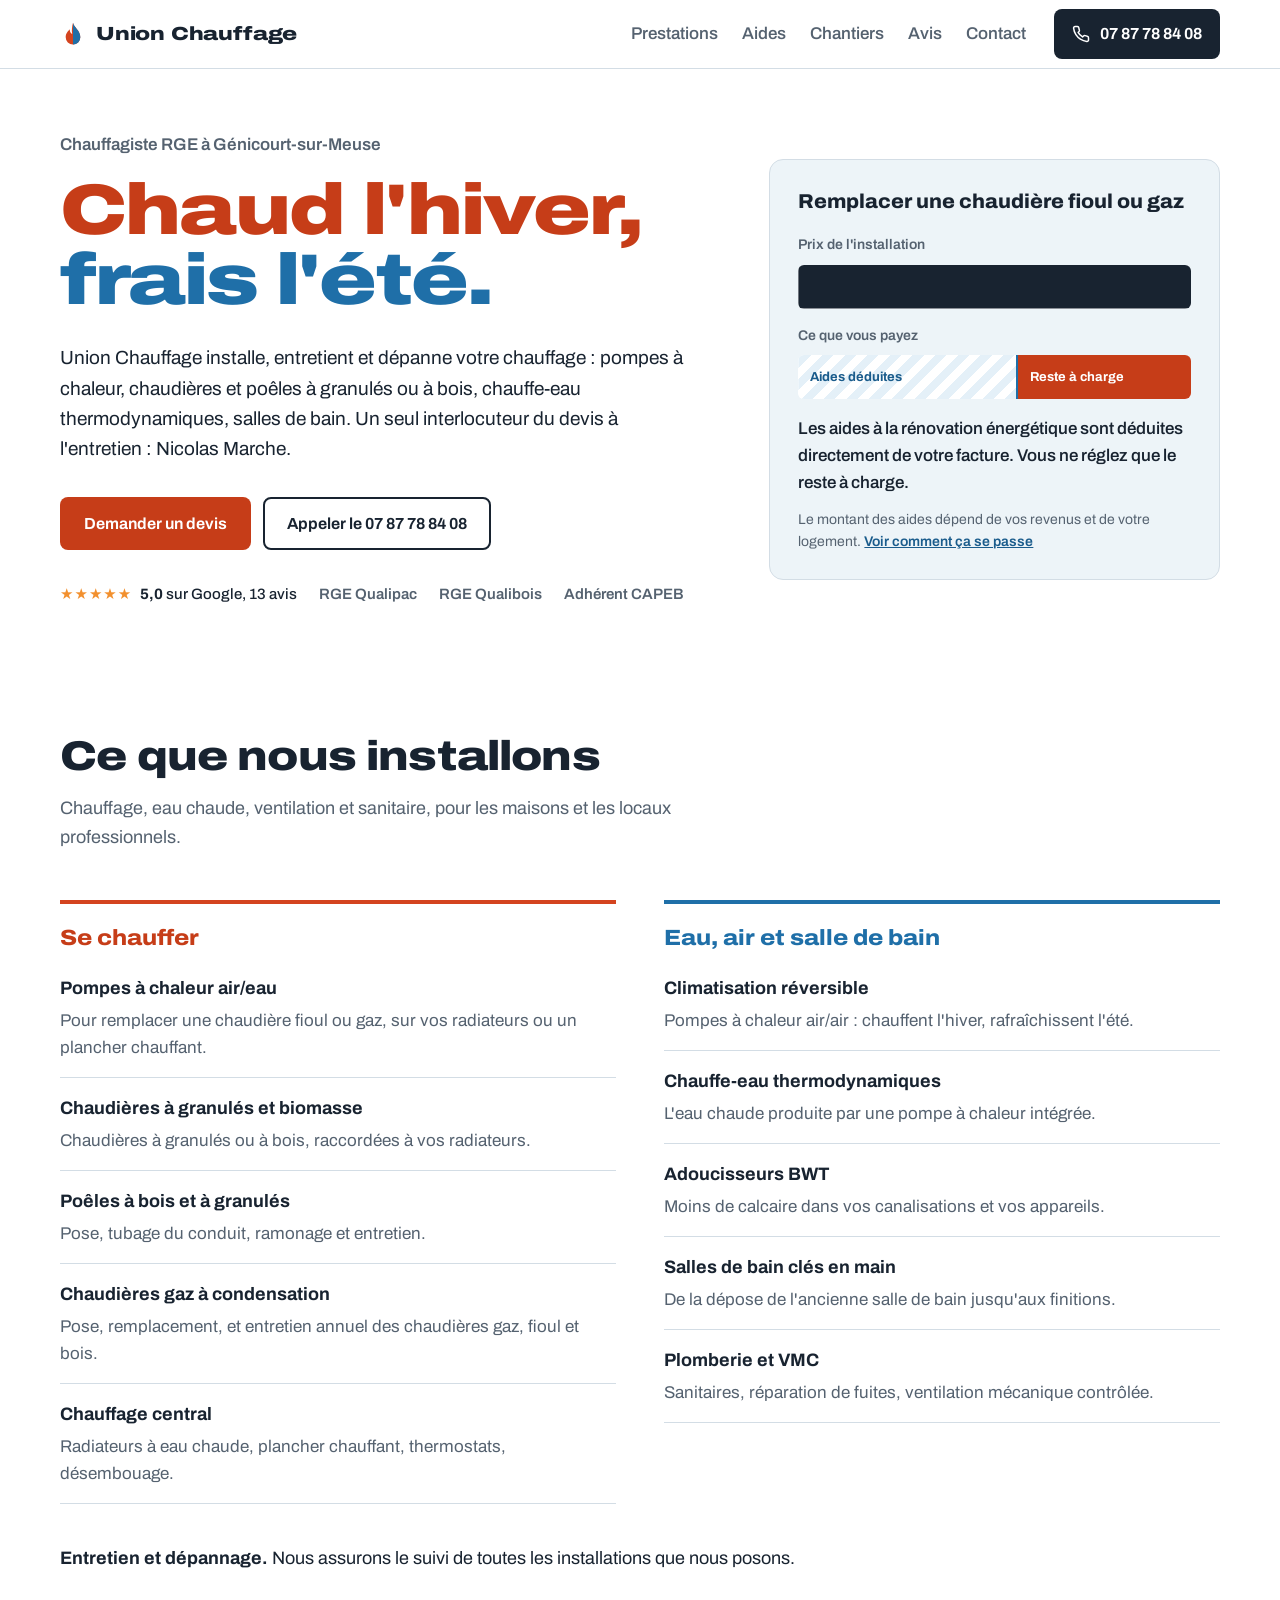
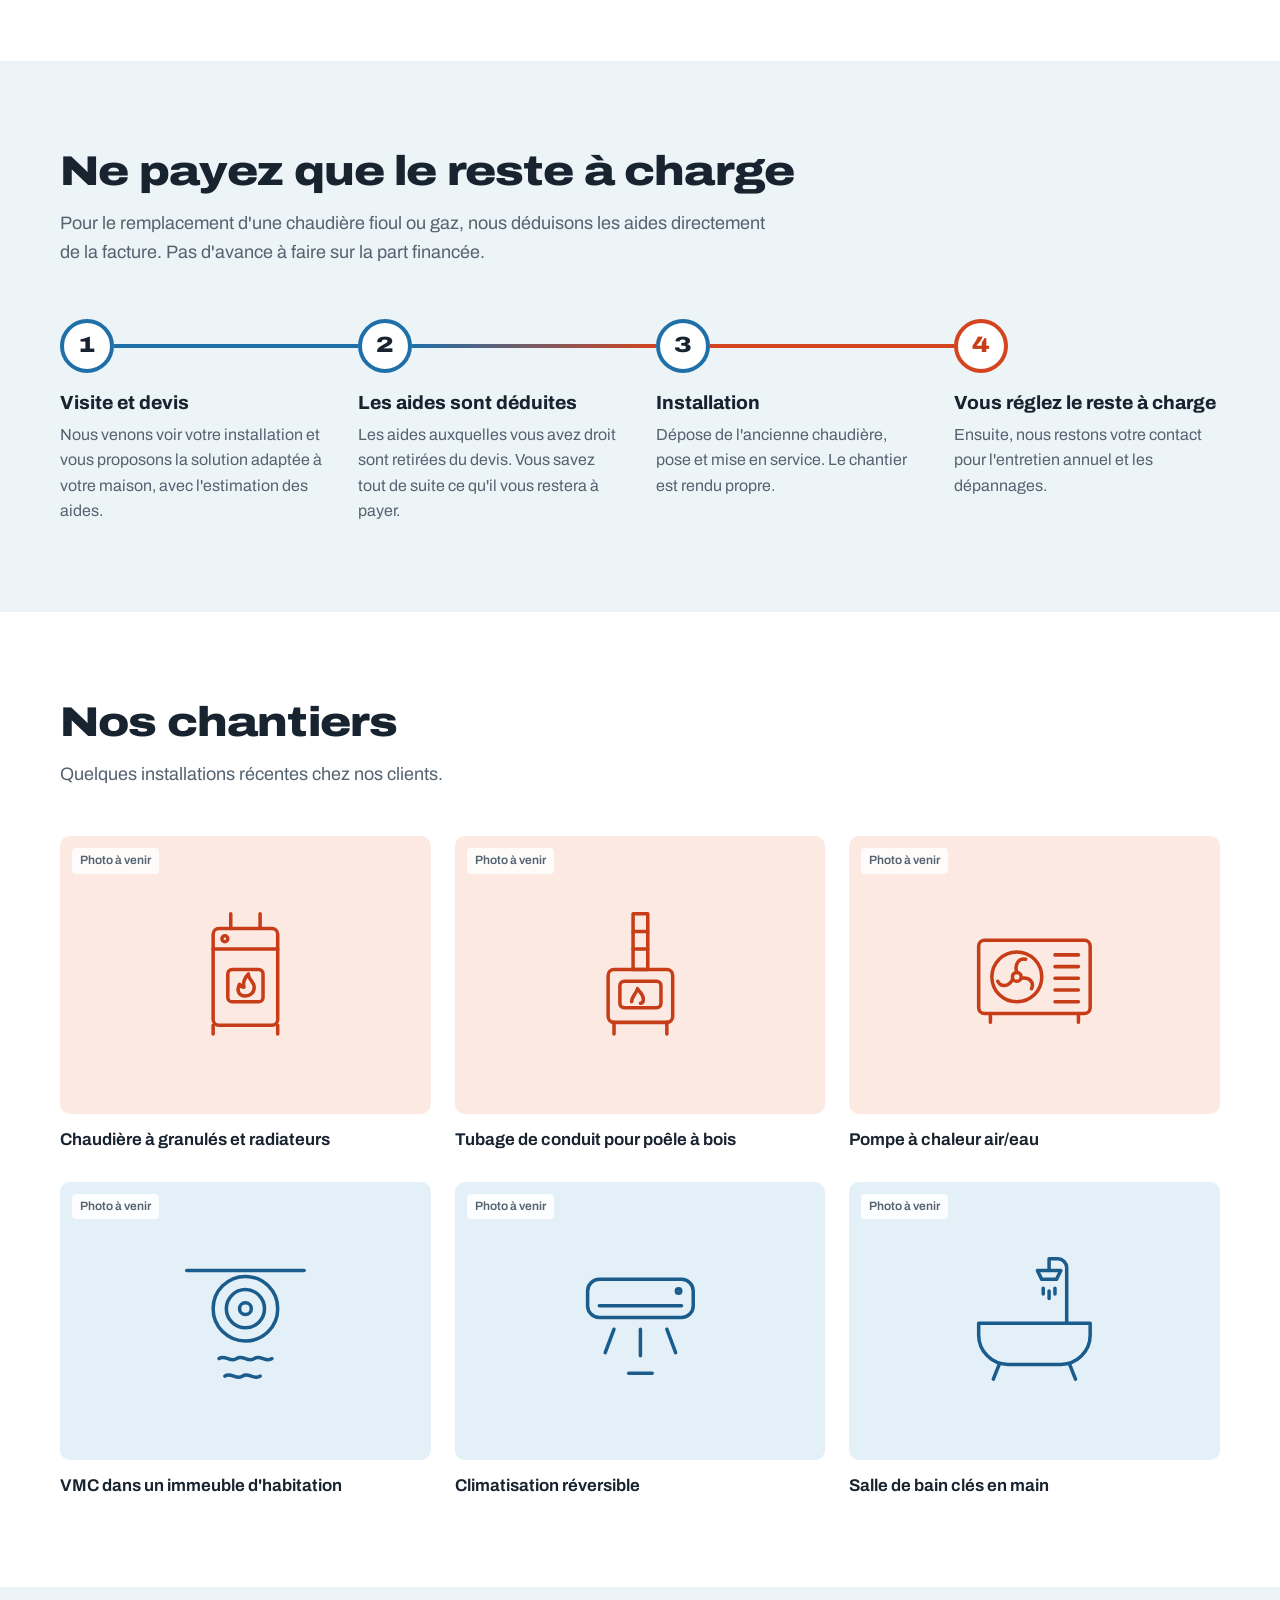
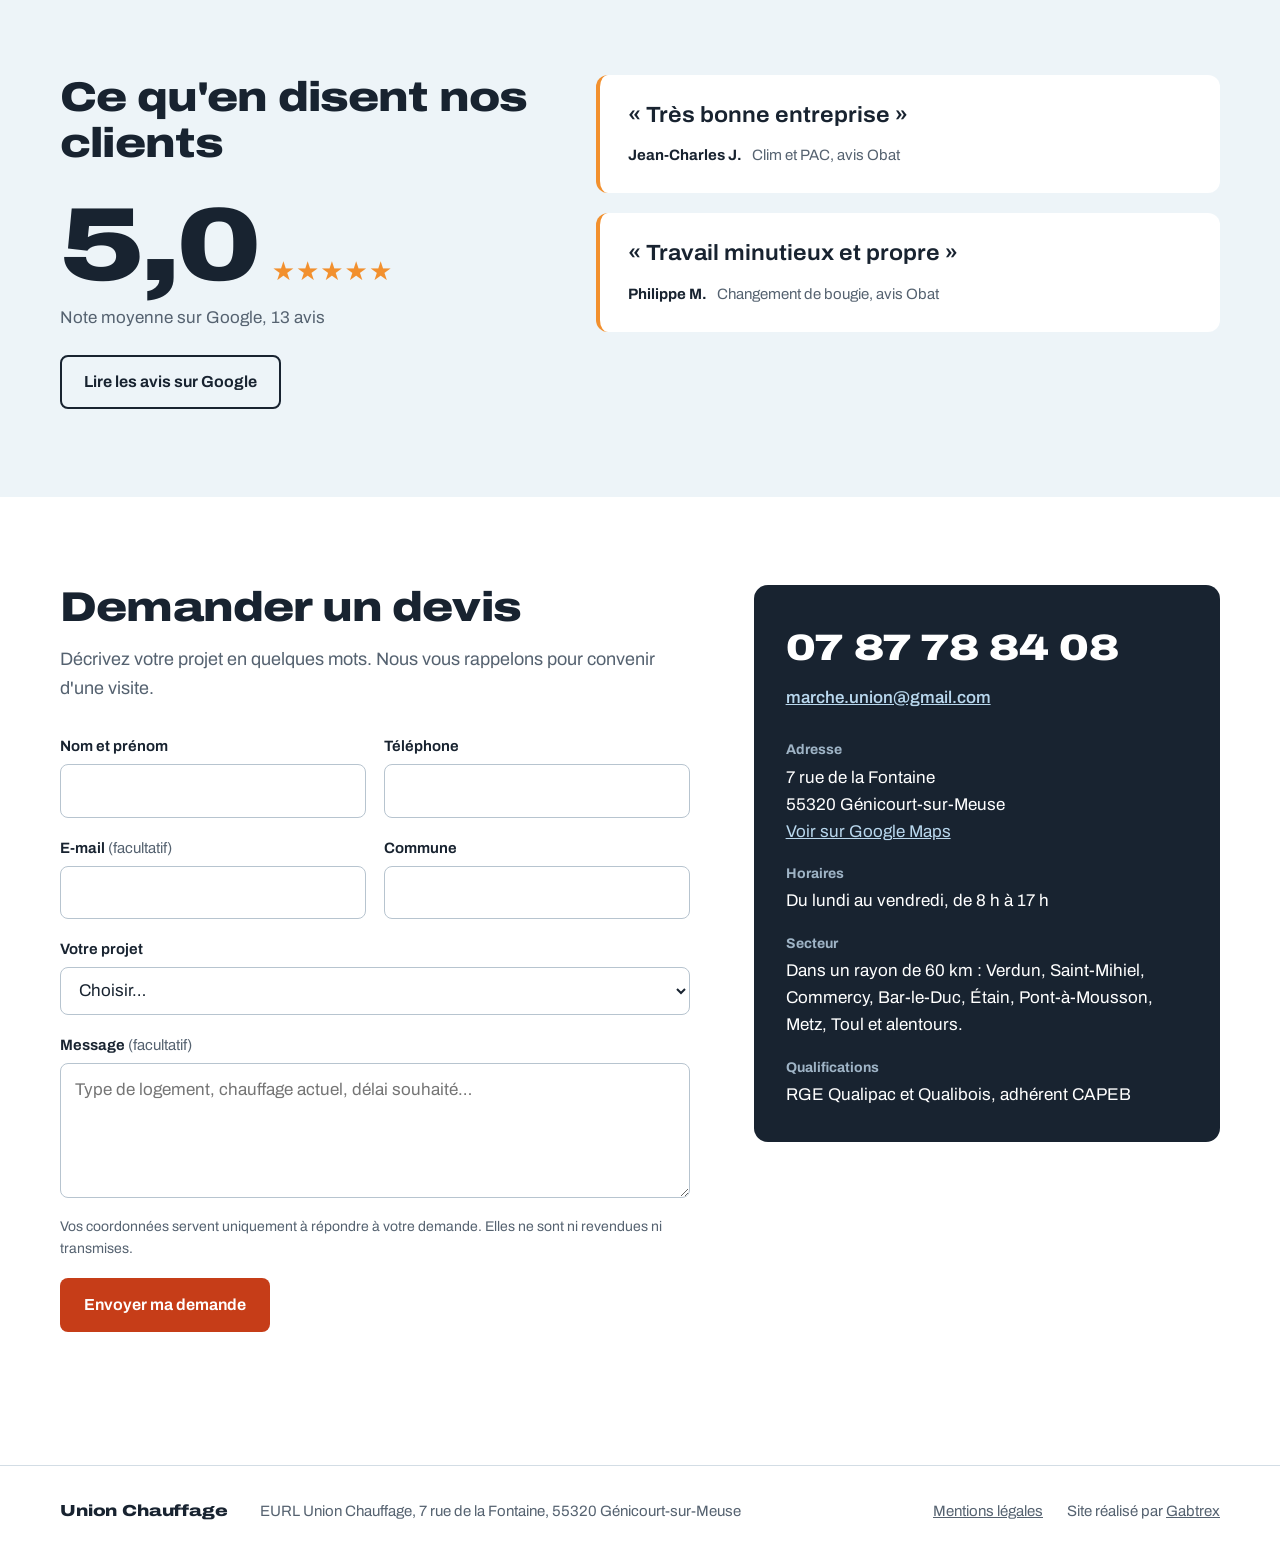
==== index.html @ 57a64f2c "Maquette du site Union Chauffage Page d'accueil (prestations, reste à charge, chantiers, avis, devis" ====
<!DOCTYPE html>
<html lang="fr">
<head>
  <meta charset="utf-8">
  <meta name="viewport" content="width=device-width, initial-scale=1">
  <title>Union Chauffage · Chauffagiste RGE à Génicourt-sur-Meuse</title>
  <meta name="description" content="Union Chauffage, chauffagiste RGE en Meuse : pompes à chaleur, chaudières et poêles à granulés, chauffe-eau thermodynamiques, salles de bain. Remplacement de chaudière fioul ou gaz au reste à charge. 07 87 78 84 08.">
  <meta name="theme-color" content="#ffffff">

  <!-- --- Aperçu lors d'un partage (Facebook, WhatsApp…) --- -->
  <meta property="og:type" content="website">
  <meta property="og:title" content="Union Chauffage · Chauffagiste RGE en Meuse">
  <meta property="og:description" content="Pompes à chaleur, chaudières à granulés, poêles, chauffe-eau. Remplacement de chaudière fioul ou gaz : vous ne payez que le reste à charge.">
  <meta property="og:locale" content="fr_FR">

  <link rel="icon" href="data:image/svg+xml,%3Csvg xmlns='http://www.w3.org/2000/svg' viewBox='0 0 32 32'%3E%3Cpath d='M16 2c1 6 9 9 9 18a9 9 0 0 1-18 0c0-5 3-8 5-10 0 3 1 5 3 6-1-5 0-10 1-14Z' fill='%23d4441f'/%3E%3Cpath d='M16 2c1 6 9 9 9 18a9 9 0 0 1-9 9Z' fill='%231f6fa8'/%3E%3C/svg%3E">
  <link rel="preload" href="fonts/archivo-latin-wdth-normal.woff2" as="font" type="font/woff2" crossorigin>
  <link rel="stylesheet" href="style.css">

  <!-- --- Données pour Google (fiche entreprise) --- -->
  <script type="application/ld+json">
  {
    "@context": "https://schema.org",
    "@type": "HVACBusiness",
    "name": "Union Chauffage",
    "legalName": "EURL Union Chauffage",
    "telephone": "+33 7 87 78 84 08",
    "email": "marche.union@gmail.com",
    "address": {
      "@type": "PostalAddress",
      "streetAddress": "7 rue de la Fontaine",
      "postalCode": "55320",
      "addressLocality": "Génicourt-sur-Meuse",
      "addressCountry": "FR"
    },
    "geo": { "@type": "GeoCoordinates", "latitude": 49.0326, "longitude": 5.4390 },
    "openingHours": "Mo-Fr 08:00-17:00",
    "areaServed": ["Verdun", "Saint-Mihiel", "Commercy", "Bar-le-Duc", "Étain", "Pont-à-Mousson", "Metz", "Toul"]
  }
  </script>
</head>
<body>

  <!-- --- En-tête --- -->
  <header class="site-header">
    <div class="container header-row">
      <a class="logo" href="#top" aria-label="Union Chauffage, retour en haut">
        <svg class="logo-mark" viewBox="0 0 32 32" aria-hidden="true"><path d="M16 2c1 6 9 9 9 18a9 9 0 0 1-18 0c0-5 3-8 5-10 0 3 1 5 3 6-1-5 0-10 1-14Z" fill="var(--flame)"/><path d="M16 2c1 6 9 9 9 18a9 9 0 0 1-9 9Z" fill="var(--frost)"/></svg>
        <span>Union Chauffage</span>
      </a>
      <nav class="nav" aria-label="Navigation principale">
        <a href="#prestations">Prestations</a>
        <a href="#aides">Aides</a>
        <a href="#realisations">Chantiers</a>
        <a href="#avis">Avis</a>
        <a href="#devis">Contact</a>
      </nav>
      <a class="btn btn-call" href="tel:+33787788408" aria-label="Appeler Union Chauffage au 07 87 78 84 08">
        <svg viewBox="0 0 24 24" aria-hidden="true"><path d="M22 16.92v3a2 2 0 0 1-2.18 2 19.79 19.79 0 0 1-8.63-3.07 19.5 19.5 0 0 1-6-6 19.79 19.79 0 0 1-3.07-8.67A2 2 0 0 1 4.11 2h3a2 2 0 0 1 2 1.72 12.84 12.84 0 0 0 .7 2.81 2 2 0 0 1-.45 2.11L8.09 9.91a16 16 0 0 0 6 6l1.27-1.27a2 2 0 0 1 2.11-.45 12.84 12.84 0 0 0 2.81.7A2 2 0 0 1 22 16.92z"/></svg>
        <span>07 87 78 84 08</span>
      </a>
    </div>
  </header>

  <main id="top">

    <!-- --- Accueil --- -->
    <section class="hero">
      <div class="container hero-grid">
        <div class="hero-text">
          <h1>
            <span class="hero-kicker">Chauffagiste RGE à Génicourt-sur-Meuse</span>
            <span class="slogan"><span class="warm">Chaud l'hiver,</span> <span class="cool">frais l'été.</span></span>
          </h1>
          <p class="lead">Union Chauffage installe, entretient et dépanne votre chauffage&nbsp;: pompes à chaleur, chaudières et poêles à granulés ou à bois, chauffe-eau thermodynamiques, salles de bain. Un seul interlocuteur du devis à l'entretien&nbsp;: Nicolas Marche.</p>
          <div class="hero-actions">
            <a class="btn btn-primary" href="#devis">Demander un devis</a>
            <a class="btn btn-ghost" href="tel:+33787788408">Appeler le 07 87 78 84 08</a>
          </div>
          <ul class="trust" aria-label="Avis et qualifications">
            <li>
              <a class="trust-rating" href="https://www.google.com/maps/place/?q=place_id:ChIJzUcbjY0X60cRqa7iYDDH2iw" target="_blank" rel="noopener">
                <span class="stars" aria-hidden="true">★★★★★</span>
                <span><strong>5,0</strong> sur Google, 13 avis</span>
              </a>
            </li>
            <li>RGE Qualipac</li>
            <li>RGE Qualibois</li>
            <li>Adhérent CAPEB</li>
          </ul>
        </div>

        <!-- Schéma du reste à charge : proportions purement illustratives, aucun montant -->
        <aside class="rac-card" aria-labelledby="rac-title">
          <h2 id="rac-title" class="rac-title">Remplacer une chaudière fioul ou gaz</h2>
          <div class="rac-row">
            <span class="rac-label">Prix de l'installation</span>
            <span class="rac-bar"><span class="seg seg-total"></span></span>
          </div>
          <div class="rac-row">
            <span class="rac-label">Ce que vous payez</span>
            <span class="rac-bar">
              <span class="seg seg-aid"><span>Aides déduites</span></span>
              <span class="seg seg-you"><span>Reste à charge</span></span>
            </span>
          </div>
          <p class="rac-text">Les aides à la rénovation énergétique sont déduites directement de votre facture. Vous ne réglez que le reste à charge.</p>
          <p class="rac-note">Le montant des aides dépend de vos revenus et de votre logement. <a href="#aides">Voir comment ça se passe</a></p>
        </aside>
      </div>
    </section>

    <!-- --- Prestations --- -->
    <section class="section" id="prestations">
      <div class="container">
        <h2 class="section-title">Ce que nous installons</h2>
        <p class="section-intro">Chauffage, eau chaude, ventilation et sanitaire, pour les maisons et les locaux professionnels.</p>

        <div class="services">
          <div class="service-group group-warm">
            <h3>Se chauffer</h3>
            <dl>
              <div><dt>Pompes à chaleur air/eau</dt><dd>Pour remplacer une chaudière fioul ou gaz, sur vos radiateurs ou un plancher chauffant.</dd></div>
              <div><dt>Chaudières à granulés et biomasse</dt><dd>Chaudières à granulés ou à bois, raccordées à vos radiateurs.</dd></div>
              <div><dt>Poêles à bois et à granulés</dt><dd>Pose, tubage du conduit, ramonage et entretien.</dd></div>
              <div><dt>Chaudières gaz à condensation</dt><dd>Pose, remplacement, et entretien annuel des chaudières gaz, fioul et bois.</dd></div>
              <div><dt>Chauffage central</dt><dd>Radiateurs à eau chaude, plancher chauffant, thermostats, désembouage.</dd></div>
            </dl>
          </div>
          <div class="service-group group-cool">
            <h3>Eau, air et salle de bain</h3>
            <dl>
              <div><dt>Climatisation réversible</dt><dd>Pompes à chaleur air/air&nbsp;: chauffent l'hiver, rafraîchissent l'été.</dd></div>
              <div><dt>Chauffe-eau thermodynamiques</dt><dd>L'eau chaude produite par une pompe à chaleur intégrée.</dd></div>
              <div><dt>Adoucisseurs BWT</dt><dd>Moins de calcaire dans vos canalisations et vos appareils.</dd></div>
              <div><dt>Salles de bain clés en main</dt><dd>De la dépose de l'ancienne salle de bain jusqu'aux finitions.</dd></div>
              <div><dt>Plomberie et VMC</dt><dd>Sanitaires, réparation de fuites, ventilation mécanique contrôlée.</dd></div>
            </dl>
          </div>
        </div>

        <p class="services-foot"><strong>Entretien et dépannage.</strong> Nous assurons le suivi de toutes les installations que nous posons.</p>
      </div>
    </section>

    <!-- --- Aides / reste à charge --- -->
    <section class="section section-frost" id="aides">
      <div class="container">
        <h2 class="section-title">Ne payez que le reste à charge</h2>
        <p class="section-intro">Pour le remplacement d'une chaudière fioul ou gaz, nous déduisons les aides directement de la facture. Pas d'avance à faire sur la part financée.</p>

        <ol class="steps">
          <li>
            <h3>Visite et devis</h3>
            <p>Nous venons voir votre installation et vous proposons la solution adaptée à votre maison, avec l'estimation des aides.</p>
          </li>
          <li>
            <h3>Les aides sont déduites</h3>
            <p>Les aides auxquelles vous avez droit sont retirées du devis. Vous savez tout de suite ce qu'il vous restera à payer.</p>
          </li>
          <li>
            <h3>Installation</h3>
            <p>Dépose de l'ancienne chaudière, pose et mise en service. Le chantier est rendu propre.</p>
          </li>
          <li>
            <h3>Vous réglez le reste à charge</h3>
            <p>Ensuite, nous restons votre contact pour l'entretien annuel et les dépannages.</p>
          </li>
        </ol>
      </div>
    </section>

    <!-- --- Réalisations (remplacer les illustrations par les photos de chantier) --- -->
    <section class="section" id="realisations">
      <div class="container">
        <h2 class="section-title">Nos chantiers</h2>
        <p class="section-intro">Quelques installations récentes chez nos clients.</p>

        <ul class="jobs">
          <li class="job job-warm">
            <figure>
              <div class="job-photo">
                <span class="photo-tag">Photo à venir</span>
                <svg viewBox="0 0 96 96" aria-hidden="true"><rect x="26" y="16" width="44" height="66" rx="4"/><path d="M26 30h44"/><circle cx="34" cy="23" r="2"/><rect x="36" y="44" width="24" height="22" rx="3"/><path d="M48 62c-5 0-6-4-4-8 1 2 2 2 3 2-1-4 1-7 3-9 0 4 4 5 4 9 0 4-3 6-6 6Z"/><path d="M38 16V6M58 16V6M26 82v6M70 82v6"/></svg>
              </div>
              <figcaption>Chaudière à granulés et radiateurs</figcaption>
            </figure>
          </li>
          <li class="job job-warm">
            <figure>
              <div class="job-photo">
                <span class="photo-tag">Photo à venir</span>
                <svg viewBox="0 0 96 96" aria-hidden="true"><rect x="43" y="6" width="10" height="38"/><path d="M43 18h10M43 30h10"/><rect x="26" y="44" width="44" height="36" rx="4"/><rect x="34" y="52" width="28" height="18" rx="3"/><path d="M42 66c0-4 3-5 4-9 2 3 4 4 4 7 0 2-1 3-2 3M30 80v8M66 80v8"/></svg>
              </div>
              <figcaption>Tubage de conduit pour poêle à bois</figcaption>
            </figure>
          </li>
          <li class="job job-warm">
            <figure>
              <div class="job-photo">
                <span class="photo-tag">Photo à venir</span>
                <svg viewBox="0 0 96 96" aria-hidden="true"><rect x="10" y="24" width="76" height="50" rx="4"/><circle cx="36" cy="49" r="17"/><circle cx="36" cy="49" r="3"/><path d="M36 46c-2-6 2-10 6-9M39 50c6-1 9 3 7 7M33 51c-3 5-8 5-10 1"/><path d="M62 34h16M62 42h16M62 50h16M62 58h16M62 66h16M18 74v6M78 74v6"/></svg>
              </div>
              <figcaption>Pompe à chaleur air/eau</figcaption>
            </figure>
          </li>
          <li class="job job-cool">
            <figure>
              <div class="job-photo">
                <span class="photo-tag">Photo à venir</span>
                <svg viewBox="0 0 96 96" aria-hidden="true"><path d="M8 14h80"/><circle cx="48" cy="40" r="22"/><circle cx="48" cy="40" r="13"/><circle cx="48" cy="40" r="4"/><path d="M30 74c4-3 8 3 12 0s8 3 12 0 8 3 12 0M34 86c4-3 8 3 12 0s8 3 12 0"/></svg>
              </div>
              <figcaption>VMC dans un immeuble d'habitation</figcaption>
            </figure>
          </li>
          <li class="job job-cool">
            <figure>
              <div class="job-photo">
                <span class="photo-tag">Photo à venir</span>
                <svg viewBox="0 0 96 96" aria-hidden="true"><rect x="12" y="20" width="72" height="26" rx="8"/><path d="M20 38h56"/><circle cx="74" cy="28" r="1.5"/><path d="M30 54l-6 16M48 54v18M66 54l6 16"/><path d="M40 84h16"/></svg>
              </div>
              <figcaption>Climatisation réversible</figcaption>
            </figure>
          </li>
          <li class="job job-cool">
            <figure>
              <div class="job-photo">
                <span class="photo-tag">Photo à venir</span>
                <svg viewBox="0 0 96 96" aria-hidden="true"><path d="M70 50V12a6 6 0 0 0-6-6H58v8"/><path d="M50 14h16l-3 6H53Z"/><path d="M54 26v4M58 28v5M62 26v4"/><path d="M10 50h76v8a20 20 0 0 1-20 20H30a20 20 0 0 1-20-20Z"/><path d="M24 78l-4 10M72 78l4 10"/></svg>
              </div>
              <figcaption>Salle de bain clés en main</figcaption>
            </figure>
          </li>
        </ul>
      </div>
    </section>

    <!-- --- Avis clients --- -->
    <section class="section section-frost" id="avis">
      <div class="container reviews">
        <div class="reviews-score">
          <h2 class="section-title">Ce qu'en disent nos clients</h2>
          <p class="score"><span class="score-num">5,0</span> <span class="stars" aria-hidden="true">★★★★★</span></p>
          <p class="score-label">Note moyenne sur Google, 13 avis</p>
          <a class="btn btn-ghost" href="https://www.google.com/maps/place/?q=place_id:ChIJzUcbjY0X60cRqa7iYDDH2iw" target="_blank" rel="noopener">Lire les avis sur Google</a>
        </div>
        <!-- Avis recopiés mot pour mot : compléter avec les avis Google -->
        <div class="reviews-list" id="reviews-list"></div>
      </div>
    </section>

    <!-- --- Demande de devis et contact --- -->
    <section class="section" id="devis">
      <div class="container contact">
        <div class="contact-form">
          <h2 class="section-title">Demander un devis</h2>
          <p class="section-intro">Décrivez votre projet en quelques mots. Nous vous rappelons pour convenir d'une visite.</p>

          <form id="quote-form" novalidate>
            <div class="field-row">
              <label class="field">
                <span>Nom et prénom</span>
                <input name="nom" type="text" autocomplete="name" required>
              </label>
              <label class="field">
                <span>Téléphone</span>
                <input name="telephone" type="tel" autocomplete="tel" inputmode="tel" required>
              </label>
            </div>
            <div class="field-row">
              <label class="field">
                <span>E-mail <em>(facultatif)</em></span>
                <input name="email" type="email" autocomplete="email">
              </label>
              <label class="field">
                <span>Commune</span>
                <input name="commune" type="text" autocomplete="address-level2" required>
              </label>
            </div>
            <label class="field">
              <span>Votre projet</span>
              <select name="projet" required>
                <option value="">Choisir…</option>
                <option>Remplacement d'une chaudière fioul ou gaz</option>
                <option>Pompe à chaleur</option>
                <option>Chaudière ou poêle à granulés / bois</option>
                <option>Climatisation</option>
                <option>Chauffe-eau thermodynamique</option>
                <option>Salle de bain</option>
                <option>Entretien ou dépannage</option>
                <option>Autre</option>
              </select>
            </label>
            <label class="field">
              <span>Message <em>(facultatif)</em></span>
              <textarea name="message" rows="4" placeholder="Type de logement, chauffage actuel, délai souhaité…"></textarea>
            </label>
            <p class="form-legal">Vos coordonnées servent uniquement à répondre à votre demande. Elles ne sont ni revendues ni transmises.</p>
            <button class="btn btn-primary" type="submit">Envoyer ma demande</button>
            <p class="form-status" id="form-status" role="status" aria-live="polite"></p>
          </form>
        </div>

        <div class="contact-info">
          <a class="contact-phone" href="tel:+33787788408">07 87 78 84 08</a>
          <a class="contact-mail" href="mailto:marche.union@gmail.com">marche.union@gmail.com</a>
          <dl class="contact-list">
            <div><dt>Adresse</dt><dd>7 rue de la Fontaine<br>55320 Génicourt-sur-Meuse<br><a href="https://www.google.com/maps/place/?q=place_id:ChIJzUcbjY0X60cRqa7iYDDH2iw" target="_blank" rel="noopener">Voir sur Google Maps</a></dd></div>
            <div><dt>Horaires</dt><dd>Du lundi au vendredi, de 8&nbsp;h à 17&nbsp;h</dd></div>
            <div><dt>Secteur</dt><dd>Dans un rayon de 60&nbsp;km&nbsp;: Verdun, Saint-Mihiel, Commercy, Bar-le-Duc, Étain, Pont-à-Mousson, Metz, Toul et alentours.</dd></div>
            <div><dt>Qualifications</dt><dd>RGE Qualipac et Qualibois, adhérent CAPEB</dd></div>
          </dl>
        </div>
      </div>
    </section>

  </main>

  <!-- --- Pied de page --- -->
  <footer class="site-footer">
    <div class="container footer-row">
      <span class="logo">Union Chauffage</span>
      <span>EURL Union Chauffage, 7 rue de la Fontaine, 55320 Génicourt-sur-Meuse</span>
      <span class="footer-links">
        <a href="mentions-legales.html">Mentions légales</a>
        <span>Site réalisé par <a href="https://gabtrex.github.io" target="_blank" rel="noopener">Gabtrex</a></span>
      </span>
    </div>
  </footer>

  <!-- --- Barre d'actions mobile --- -->
  <div class="mobile-bar">
    <a class="btn btn-ghost" href="tel:+33787788408">Appeler</a>
    <a class="btn btn-primary" href="#devis">Devis</a>
  </div>

  <script>
    // --- Réglages --- \\
    const FORM_ENDPOINT = ""; // URL Formspree / Web3Forms ; vide = ouvre la messagerie du visiteur
    const CONTACT_EMAIL = "marche.union@gmail.com"; // adresse qui reçoit les demandes

    // --- Avis clients (recopier les avis mot pour mot) --- \\
    const avis = [
      { texte: "Très bonne entreprise", auteur: "Jean-Charles J.", sujet: "Clim et PAC", source: "Obat" }, // avis du 30/09/2026
      { texte: "Travail minutieux et propre", auteur: "Philippe M.", sujet: "Changement de bougie", source: "Obat" } // avis du 24/02/2026
    ];

    const list = document.getElementById("reviews-list"); // conteneur des avis
    avis.forEach(a => {
      const fig = document.createElement("figure");
      fig.className = "review";
      fig.innerHTML = `<blockquote></blockquote><figcaption><strong></strong><span></span></figcaption>`;
      fig.querySelector("blockquote").textContent = `« ${a.texte} »`;
      fig.querySelector("strong").textContent = a.auteur;
      fig.querySelector("figcaption span").textContent = `${a.sujet}, avis ${a.source}`;
      list.appendChild(fig);
    });

    // --- Formulaire de devis --- \\
    const form = document.getElementById("quote-form"); // formulaire
    const status = document.getElementById("form-status"); // message sous le bouton

    form.addEventListener("submit", async e => {
      e.preventDefault();
      if (!form.checkValidity()) {
        form.reportValidity();
        status.textContent = "Merci de remplir votre nom, votre téléphone, votre commune et votre projet.";
        return;
      }
      const data = Object.fromEntries(new FormData(form)); // champs du formulaire

      if (!FORM_ENDPOINT) {
        const corps = `Nom : ${data.nom}\nTéléphone : ${data.telephone}\nE-mail : ${data.email || "-"}\nCommune : ${data.commune}\nProjet : ${data.projet}\n\n${data.message || ""}`;
        window.location.href = `mailto:${CONTACT_EMAIL}?subject=${encodeURIComponent("Demande de devis : " + data.projet)}&body=${encodeURIComponent(corps)}`;
        status.textContent = "Votre messagerie s'ouvre avec la demande déjà remplie : il ne reste qu'à l'envoyer.";
        return;
      }

      status.textContent = "Envoi en cours…";
      try {
        const res = await fetch(FORM_ENDPOINT, {
          method: "POST",
          headers: { "Content-Type": "application/json", "Accept": "application/json" },
          body: JSON.stringify(data)
        });
        if (!res.ok) throw new Error(res.status);
        form.reset();
        status.textContent = "Demande envoyée. Nous vous rappelons rapidement.";
      } catch {
        status.textContent = "L'envoi n'a pas abouti. Appelez-nous au 07 87 78 84 08 ou écrivez à " + CONTACT_EMAIL + ".";
      }
    });
  </script>
</body>
</html>
---- style.css ----
/* --- Police (hébergée en local, aucun appel à Google) --- */
@font-face {
  font-family: "Archivo";
  src: url("fonts/archivo-latin-wdth-normal.woff2") format("woff2-variations");
  font-weight: 100 900;   /* graisse variable */
  font-stretch: 62% 125%; /* largeur variable : étroite → large */
  font-display: swap;
}

/* --- Couleurs & variables --- */
:root {
  --paper: #ffffff;        /* fond principal */
  --frost-50: #edf4f8;     /* fond des sections alternées */
  --ink: #182330;          /* texte principal (bleu ardoise) */
  --slate: #556270;        /* texte secondaire */
  --line: #d3dde5;         /* traits fins */
  --flame: #d4441f;        /* rouge flamme du logo (décor) */
  --flame-text: #c63d18;   /* rouge flamme lisible sur fond clair */
  --flame-dark: #a8320f;   /* rouge au survol */
  --flame-tint: #fbe9e2;   /* fond chaud */
  --ember: #f2902e;        /* orange braise (décor) */
  --frost: #1f6fa8;        /* bleu givre du logo */
  --frost-dark: #1a5c8c;   /* bleu sur fond teinté */
  --frost-tint: #e4f0f8;   /* fond froid */
  --max: 1160px;           /* largeur max du contenu */
  --font: "Archivo", system-ui, -apple-system, "Segoe UI", sans-serif;
  color-scheme: light;
}

/* --- Base --- */
*, *::before, *::after { box-sizing: border-box; }
html { scroll-behavior: smooth; scroll-padding-top: 84px; } /* compense l'en-tête fixe */
body {
  margin: 0;
  background: var(--paper);
  color: var(--ink);
  font-family: var(--font);
  font-size: 17px;
  line-height: 1.6;
  -webkit-font-smoothing: antialiased;
}
main { overflow-x: clip; }
a { color: inherit; }
h1, h2, h3 { margin: 0; line-height: 1.1; }
p { margin: 0; }
.container { width: min(var(--max), 100% - 32px); margin-inline: auto; } /* 16px de marge sur mobile */
:focus-visible { outline: 3px solid var(--frost); outline-offset: 3px; border-radius: 4px; }

/* --- Boutons --- */
.btn {
  display: inline-flex; align-items: center; justify-content: center; gap: 10px;
  min-height: 48px;           /* cible tactile confortable */
  padding: 12px 22px;
  border-radius: 8px;
  border: 2px solid transparent;
  font: inherit; font-weight: 650; font-size: 16px;
  text-decoration: none;
  cursor: pointer;
  transition: background-color .15s, border-color .15s, color .15s;
}
.btn svg { width: 18px; height: 18px; fill: none; stroke: currentColor; stroke-width: 2; stroke-linecap: round; stroke-linejoin: round; }
.btn-primary { background: var(--flame-text); color: #fff; }
.btn-primary:hover { background: var(--flame-dark); }
.btn-ghost { border-color: var(--ink); color: var(--ink); background: transparent; }
.btn-ghost:hover { background: var(--ink); color: #fff; }

/* --- En-tête --- */
.site-header {
  position: sticky; top: 0; z-index: 10;
  background: rgba(255, 255, 255, .94);
  backdrop-filter: blur(8px);
  border-bottom: 1px solid var(--line);
}
.header-row { display: flex; align-items: center; gap: 28px; min-height: 68px; }
.logo {
  display: inline-flex; align-items: center; gap: 10px;
  font-weight: 850; font-stretch: 125%;  /* lettrage façon camionnette d'artisan */
  font-size: 19px; letter-spacing: -.01em;
  text-decoration: none; white-space: nowrap;
}
.logo-mark { width: 26px; height: 26px; flex: none; }
.nav { display: flex; gap: 24px; margin-left: auto; }
.nav a { text-decoration: none; font-weight: 550; color: var(--slate); }
.nav a:hover { color: var(--ink); }
.btn-call { background: var(--ink); color: #fff; padding: 10px 16px; min-height: 44px; }
.btn-call:hover { background: var(--frost-dark); }

/* --- Accueil --- */
.hero { padding: 64px 0 40px; }
.hero-grid { display: grid; grid-template-columns: 1.45fr 1fr; gap: 56px; align-items: center; }
.hero-kicker { display: block; font-size: 17px; font-weight: 600; font-stretch: 100%; color: var(--slate); margin-bottom: 18px; line-height: 1.4; }
.slogan {
  display: block;
  font-size: clamp(2.3rem, 5.6vw, 4.6rem);
  font-weight: 880; font-stretch: 125%;   /* titre large et lourd */
  letter-spacing: -.025em; line-height: .98;
}
.slogan > span { display: block; }
.warm { color: var(--flame-text); }
.cool { color: var(--frost); }
.lead { margin-top: 28px; max-width: 34em; font-size: 19px; color: var(--ink); }
.hero-actions { display: flex; flex-wrap: wrap; gap: 12px; margin-top: 32px; }

.trust {
  list-style: none; padding: 0; margin: 32px 0 0;
  display: flex; flex-wrap: wrap; gap: 10px 22px; align-items: center;
  font-size: 15px; font-weight: 600; color: var(--slate);
}
.trust-rating { display: inline-flex; align-items: center; gap: 8px; text-decoration: none; color: var(--ink); font-weight: 500; }
.trust-rating:hover span:last-child { text-decoration: underline; }
.stars { color: var(--ember); letter-spacing: 1px; }

/* --- Schéma du reste à charge --- */
.rac-card {
  background: var(--frost-50);
  border-radius: 14px;
  padding: 30px 28px 26px;
  border: 1px solid var(--line);
}
.rac-title { font-size: 20px; font-weight: 800; font-stretch: 104%; margin-bottom: 22px; }
.rac-row { display: grid; gap: 8px; margin-bottom: 16px; }
.rac-label { font-size: 14px; font-weight: 600; color: var(--slate); }
.rac-bar { display: flex; height: 44px; border-radius: 6px; overflow: hidden; background: #fff; }
.seg { display: flex; align-items: center; padding-inline: 12px; font-size: 13px; font-weight: 700; white-space: nowrap; overflow: hidden; }
.seg-total { width: 100%; background: var(--ink); animation: grow .7s ease-out both; }
.seg-aid {
  width: 56%;                                 /* proportion illustrative */
  color: var(--frost-dark);
  background: repeating-linear-gradient(-45deg, var(--frost-tint) 0 8px, #fff 8px 16px);
  border-right: 2px solid var(--frost);
  animation: grow .6s .5s ease-out both;
}
.seg-you { flex: 1; background: var(--flame-text); color: #fff; animation: fade .4s 1s both; }
.rac-text { margin-top: 8px; font-weight: 550; }
.rac-note { margin-top: 12px; font-size: 14px; color: var(--slate); }
.rac-note a { color: var(--frost-dark); font-weight: 600; }

@keyframes grow { from { clip-path: inset(0 100% 0 0); } to { clip-path: inset(0 0 0 0); } }
@keyframes fade { from { opacity: 0; } to { opacity: 1; } }

/* --- Sections --- */
.section { padding: 88px 0; }
.section-frost { background: var(--frost-50); }
.section-title { font-size: clamp(1.75rem, 3.6vw, 2.6rem); font-weight: 850; font-stretch: 118%; letter-spacing: -.02em; }
.section-intro { margin-top: 14px; max-width: 40em; color: var(--slate); font-size: 18px; }

/* --- Prestations --- */
.services { display: grid; grid-template-columns: 1fr 1fr; gap: 48px; margin-top: 48px; }
.service-group { border-top: 4px solid var(--flame); padding-top: 22px; }
.group-cool { border-top-color: var(--frost); }
.service-group h3 { font-size: 22px; font-weight: 800; font-stretch: 112%; margin-bottom: 8px; }
.group-warm h3 { color: var(--flame-text); }
.group-cool h3 { color: var(--frost); }
.service-group dl { margin: 0; }
.service-group dl > div { padding: 16px 0; border-bottom: 1px solid var(--line); }
.service-group dt { font-weight: 700; font-size: 18px; }
.service-group dd { margin: 4px 0 0; color: var(--slate); }
.services-foot { margin-top: 40px; font-size: 18px; max-width: 46em; }

/* --- Étapes (aides) --- */
.steps {
  list-style: none; padding: 0; margin: 52px 0 0;
  display: grid; grid-template-columns: repeat(4, 1fr); gap: 32px;
  counter-reset: step;
  position: relative;
}
.steps li { position: relative; counter-increment: step; }
.steps li:not(:last-child)::after { /* tuyau qui relie une étape à la suivante */
  content: ""; position: absolute; top: 25px; left: 54px; right: -32px; height: 4px;
  background: var(--frost);
}
.steps li:nth-child(2)::after { background: linear-gradient(90deg, var(--frost), var(--flame)); }
.steps li:nth-child(3)::after { background: var(--flame); }
.steps li::before {
  content: counter(step);
  display: grid; place-items: center;
  width: 54px; height: 54px; border-radius: 50%;
  background: #fff; border: 4px solid var(--frost);
  font-weight: 850; font-stretch: 125%; font-size: 22px;
  margin-bottom: 20px; position: relative;
}
.steps li:last-child::before { border-color: var(--flame); color: var(--flame-text); }
.steps h3 { font-size: 19px; font-weight: 750; margin-bottom: 8px; }
.steps p { color: var(--slate); font-size: 16px; }

/* --- Chantiers --- */
.jobs { list-style: none; padding: 0; margin: 48px 0 0; display: grid; grid-template-columns: repeat(3, 1fr); gap: 28px 24px; }
.job figure { margin: 0; }
.job-photo {
  position: relative; aspect-ratio: 4 / 3; border-radius: 10px;
  display: grid; place-items: center;
}
.job-warm .job-photo { background: var(--flame-tint); color: var(--flame-text); }
.job-cool .job-photo { background: var(--frost-tint); color: var(--frost-dark); }
.job-photo svg { width: 38%; fill: none; stroke: currentColor; stroke-width: 2.4; stroke-linecap: round; stroke-linejoin: round; }
.photo-tag {
  position: absolute; top: 12px; left: 12px;
  font-size: 12px; font-weight: 600; color: var(--slate);
  background: rgba(255, 255, 255, .85); border-radius: 4px; padding: 3px 8px;
}
.job figcaption { margin-top: 12px; font-weight: 650; }

/* --- Avis --- */
.reviews { display: grid; grid-template-columns: 1fr 1.3fr; gap: 56px; align-items: start; }
.score { margin-top: 28px; display: flex; align-items: baseline; gap: 14px; }
.score-num { font-size: clamp(4rem, 9vw, 6.5rem); font-weight: 880; font-stretch: 125%; line-height: 1; letter-spacing: -.03em; }
.score .stars { font-size: 26px; }
.score-label { color: var(--slate); margin: 6px 0 24px; }
.reviews-list { display: grid; gap: 20px; }
.review { margin: 0; background: #fff; border-radius: 12px; padding: 26px 28px; border-left: 4px solid var(--ember); }
.review blockquote { margin: 0; font-size: 22px; font-weight: 650; font-stretch: 106%; line-height: 1.3; }
.review figcaption { margin-top: 14px; display: flex; flex-wrap: wrap; gap: 4px 10px; font-size: 15px; color: var(--slate); }
.review figcaption strong { color: var(--ink); }

/* --- Devis & contact --- */
.contact { display: grid; grid-template-columns: 1.35fr 1fr; gap: 64px; align-items: start; }
#quote-form { margin-top: 32px; display: grid; gap: 18px; }
.field-row { display: grid; grid-template-columns: 1fr 1fr; gap: 18px; }
.field { display: grid; gap: 6px; }
.field > span { font-weight: 650; font-size: 15px; }
.field em { font-style: normal; font-weight: 400; color: var(--slate); }
.field input, .field select, .field textarea {
  width: 100%; font: inherit; color: var(--ink);
  padding: 12px 14px; min-height: 48px;
  background: #fff; border: 1.5px solid #b7c4cf; border-radius: 8px;
}
.field textarea { resize: vertical; }
.field input:focus, .field select:focus, .field textarea:focus { outline: none; border-color: var(--frost); box-shadow: 0 0 0 3px var(--frost-tint); }
.field :user-invalid { border-color: var(--flame-text); }
.form-legal { font-size: 14px; color: var(--slate); }
#quote-form .btn { justify-self: start; }
.form-status { font-weight: 600; color: var(--frost-dark); min-height: 1.6em; }

.contact-info { background: var(--ink); color: #fff; border-radius: 14px; padding: 34px 32px; }
.contact-phone { display: block; font-size: clamp(1.8rem, 3vw, 2.3rem); font-weight: 880; font-stretch: 125%; text-decoration: none; letter-spacing: -.01em; }
.contact-mail { display: inline-block; margin-top: 6px; color: #b9d8ee; font-weight: 550; overflow-wrap: anywhere; }
.contact-list { margin: 28px 0 0; display: grid; gap: 18px; }
.contact-list dt { font-size: 14px; font-weight: 700; color: #9fb4c6; }
.contact-list dd { margin: 2px 0 0; }
.contact-list a { color: #b9d8ee; }

/* --- Pied de page --- */
.site-footer { border-top: 1px solid var(--line); padding: 32px 0 40px; font-size: 15px; color: var(--slate); }
.footer-row { display: flex; flex-wrap: wrap; gap: 12px 32px; align-items: center; }
.footer-row .logo { font-size: 16px; color: var(--ink); }
.footer-links { display: flex; flex-wrap: wrap; gap: 8px 24px; margin-left: auto; }

/* --- Barre d'actions mobile --- */
.mobile-bar { display: none; }

/* --- Tablette --- */
@media (max-width: 960px) {
  .nav { display: none; }
  .btn-call { margin-left: auto; }
  .hero { padding: 40px 0 16px; }
  .hero-grid, .reviews, .contact { grid-template-columns: 1fr; gap: 44px; }
  .jobs { grid-template-columns: repeat(2, 1fr); }
  .steps { grid-template-columns: 1fr 1fr; gap: 40px 32px; }
  .steps li::after { display: none; }
}

/* --- Mobile --- */
@media (max-width: 640px) {
  body { font-size: 16px; padding-bottom: 76px; } /* place pour la barre d'actions */
  .header-row { min-height: 60px; }
  .logo { font-size: 17px; }
  .btn-call span { display: none; } /* icône seule, le numéro est dans la barre du bas */
  .btn-call { padding: 10px 12px; }
  .slogan { font-stretch: 112%; font-size: 11vw; } /* plus grand sur téléphone */
  .lead { font-size: 17px; }
  .hero-actions .btn { flex: 1 1 100%; }
  .rac-card { padding: 24px 18px 20px; }
  .section { padding: 64px 0; }
  .services { grid-template-columns: 1fr; gap: 40px; }
  .steps { grid-template-columns: 1fr; gap: 28px; }
  .steps li { display: grid; grid-template-columns: 54px 1fr; column-gap: 18px; }
  .steps li::before { grid-row: span 2; margin: 0; }
  .jobs { grid-template-columns: 1fr 1fr; gap: 20px 14px; }
  .job figcaption { font-size: 15px; }
  .photo-tag { font-size: 11px; top: 8px; left: 8px; }
  .field-row { grid-template-columns: 1fr; }
  #quote-form .btn { justify-self: stretch; }
  .contact-info { padding: 28px 22px; }
  .footer-links { margin-left: 0; }

  .mobile-bar {
    display: grid; grid-template-columns: 1fr 1.4fr; gap: 10px;
    position: fixed; left: 0; right: 0; bottom: 0; z-index: 20;
    padding: 10px 16px calc(10px + env(safe-area-inset-bottom));
    background: rgba(255, 255, 255, .96); border-top: 1px solid var(--line);
  }
  .mobile-bar .btn-ghost { background: #fff; }
}

/* --- Animations réduites --- */
@media (prefers-reduced-motion: reduce) {
  html { scroll-behavior: auto; }
  .seg-total, .seg-aid, .seg-you { animation: none; }
}
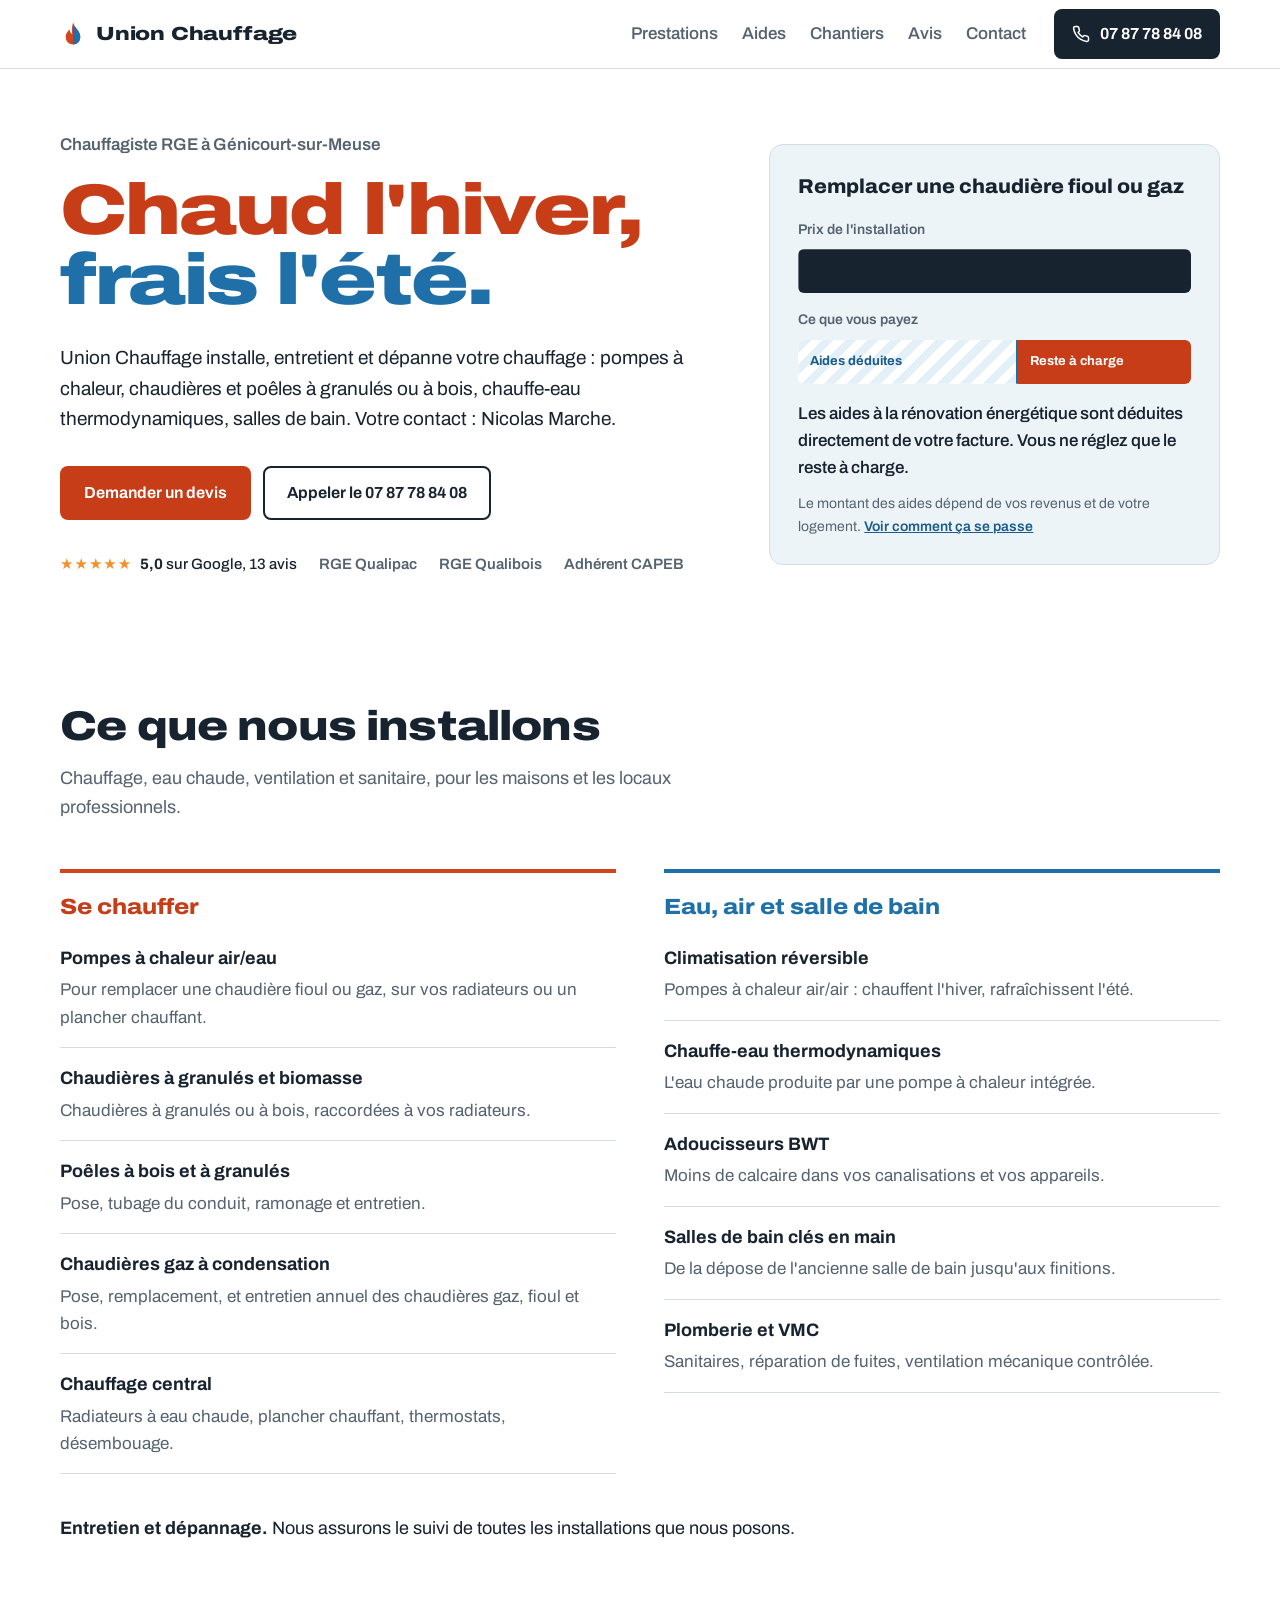
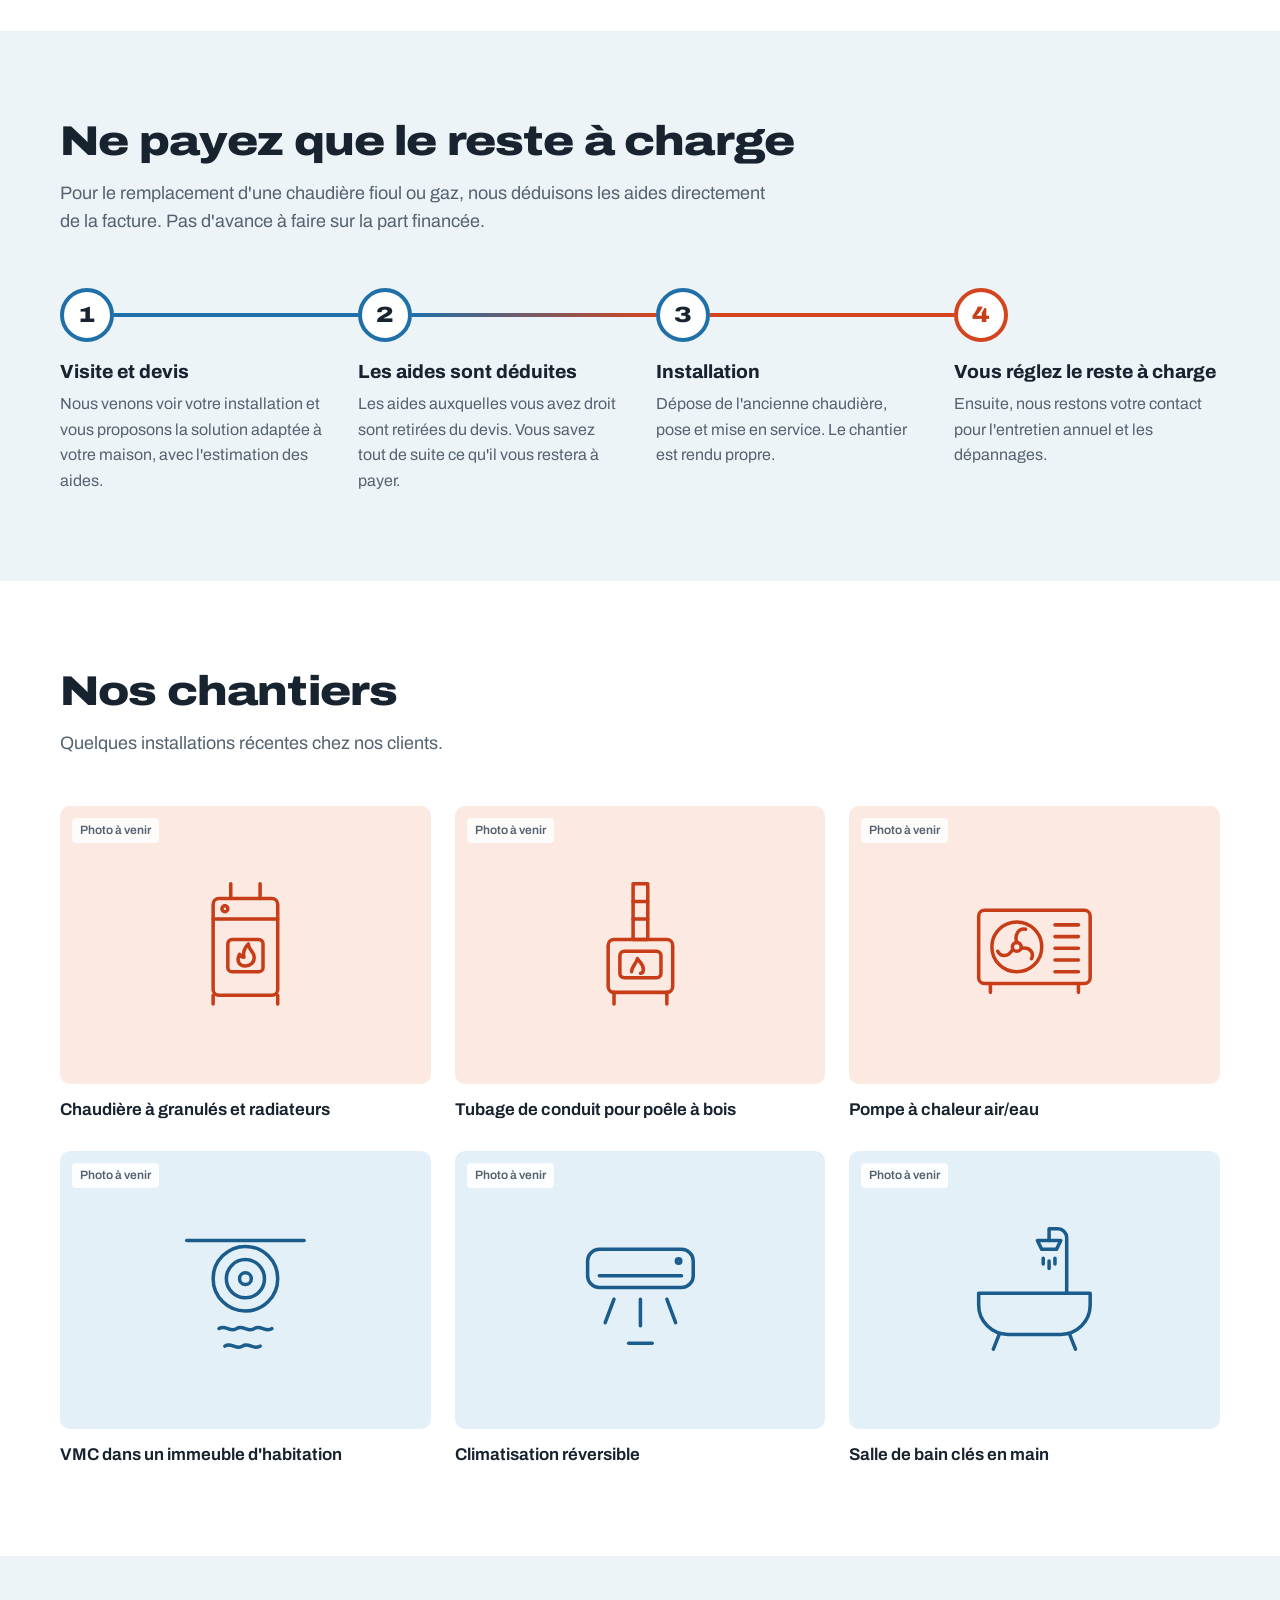
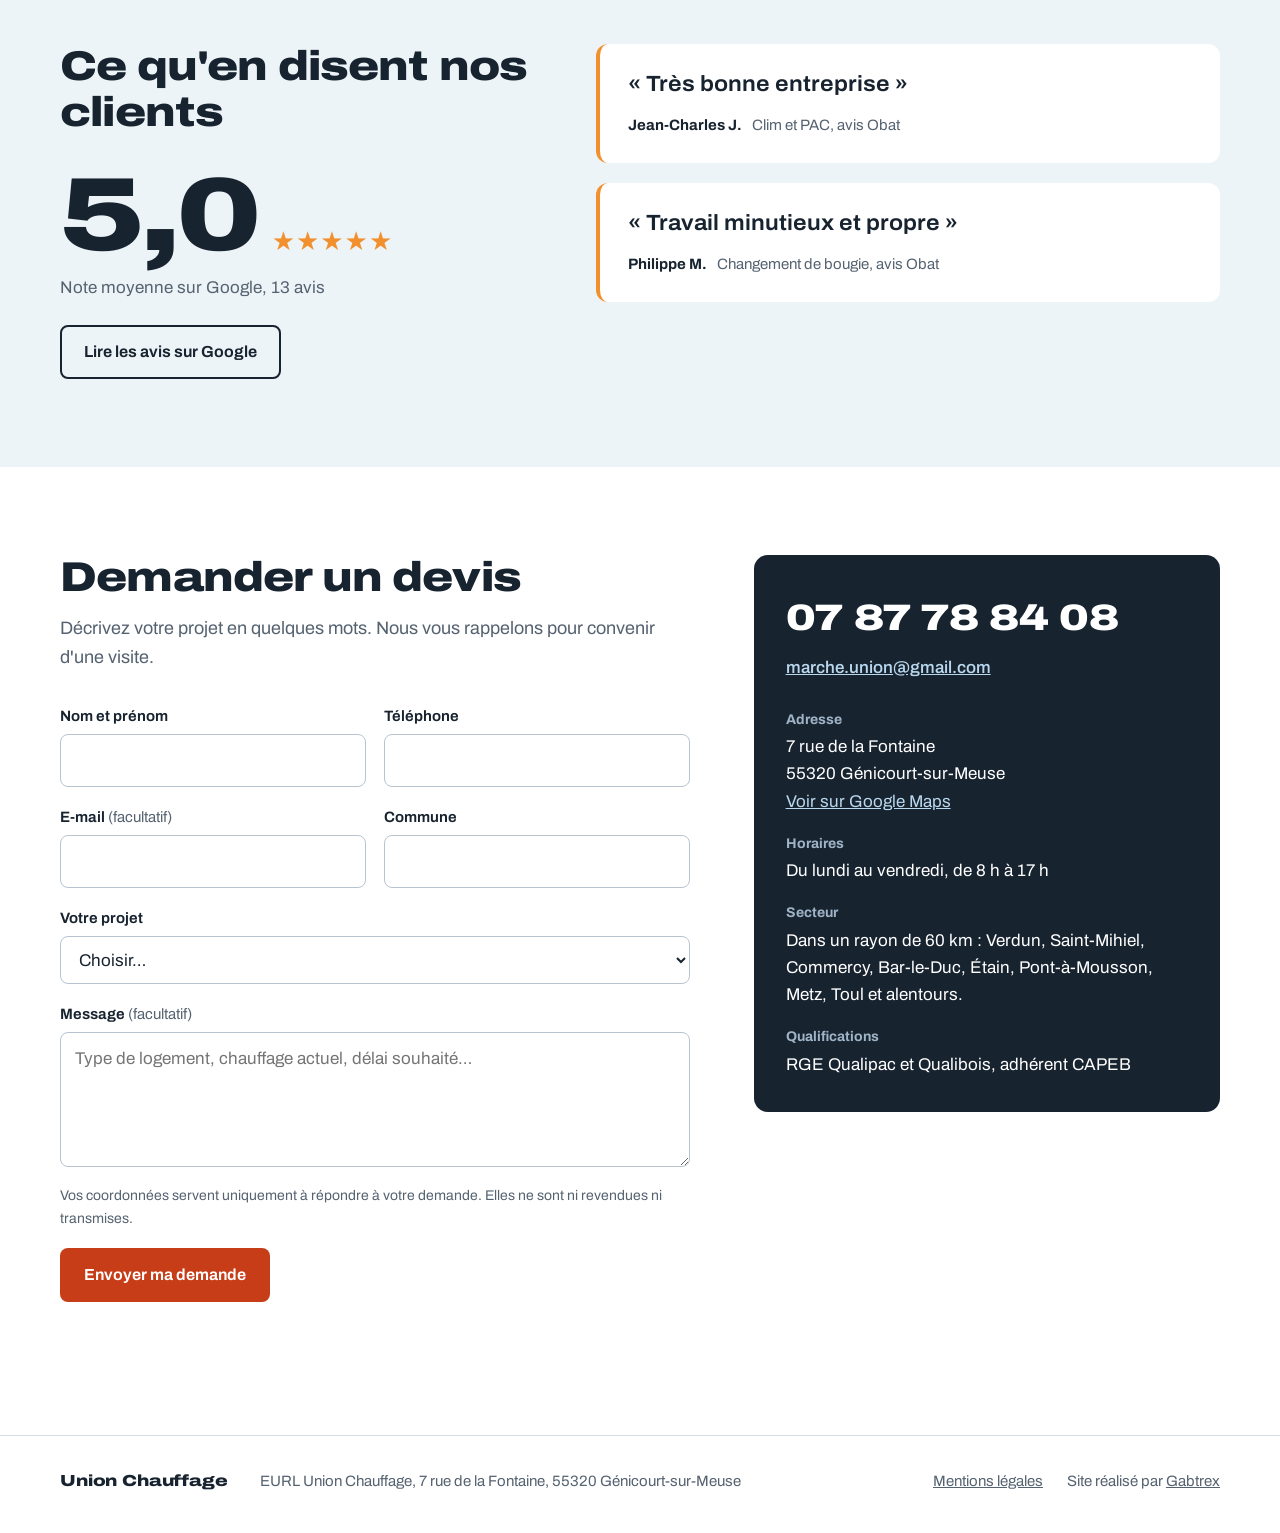
==== commit f1a19a8b: "Accueil : retire une affirmation non vérifiée Co-Authored-By: Claude Opus 5.5 <noreply@anthropic.com" ====
--- a/index.html
+++ b/index.html
@@ -72,7 +72,7 @@
             <span class="hero-kicker">Chauffagiste RGE à Génicourt-sur-Meuse</span>
             <span class="slogan"><span class="warm">Chaud l'hiver,</span> <span class="cool">frais l'été.</span></span>
           </h1>
-          <p class="lead">Union Chauffage installe, entretient et dépanne votre chauffage&nbsp;: pompes à chaleur, chaudières et poêles à granulés ou à bois, chauffe-eau thermodynamiques, salles de bain. Un seul interlocuteur du devis à l'entretien&nbsp;: Nicolas Marche.</p>
+          <p class="lead">Union Chauffage installe, entretient et dépanne votre chauffage&nbsp;: pompes à chaleur, chaudières et poêles à granulés ou à bois, chauffe-eau thermodynamiques, salles de bain. Votre contact&nbsp;: Nicolas Marche.</p>
           <div class="hero-actions">
             <a class="btn btn-primary" href="#devis">Demander un devis</a>
             <a class="btn btn-ghost" href="tel:+33787788408">Appeler le 07 87 78 84 08</a>
@@ -372,7 +372,7 @@
       if (!FORM_ENDPOINT) {
         const corps = `Nom : ${data.nom}\nTéléphone : ${data.telephone}\nE-mail : ${data.email || "-"}\nCommune : ${data.commune}\nProjet : ${data.projet}\n\n${data.message || ""}`;
         window.location.href = `mailto:${CONTACT_EMAIL}?subject=${encodeURIComponent("Demande de devis : " + data.projet)}&body=${encodeURIComponent(corps)}`;
-        status.textContent = "Votre messagerie s'ouvre avec la demande déjà remplie : il ne reste qu'à l'envoyer.";
+        status.textContent = "Votre messagerie s'ouvre avec la demande déjà remplie : il ne reste qu'à l'envoyer. Rien ne s'ouvre ? Appelez le 07 87 78 84 08 ou écrivez à " + CONTACT_EMAIL + ".";
         return;
       }
 
--- a/style.css
+++ b/style.css
@@ -1,7 +1,7 @@
 /* --- Police (hébergée en local, aucun appel à Google) --- */
 @font-face {
   font-family: "Archivo";
-  src: url("fonts/archivo-latin-wdth-normal.woff2") format("woff2-variations");
+  src: url("fonts/archivo-latin-wdth-normal.woff2") format("woff2");
   font-weight: 100 900;   /* graisse variable */
   font-stretch: 62% 125%; /* largeur variable : étroite → large */
   font-display: swap;
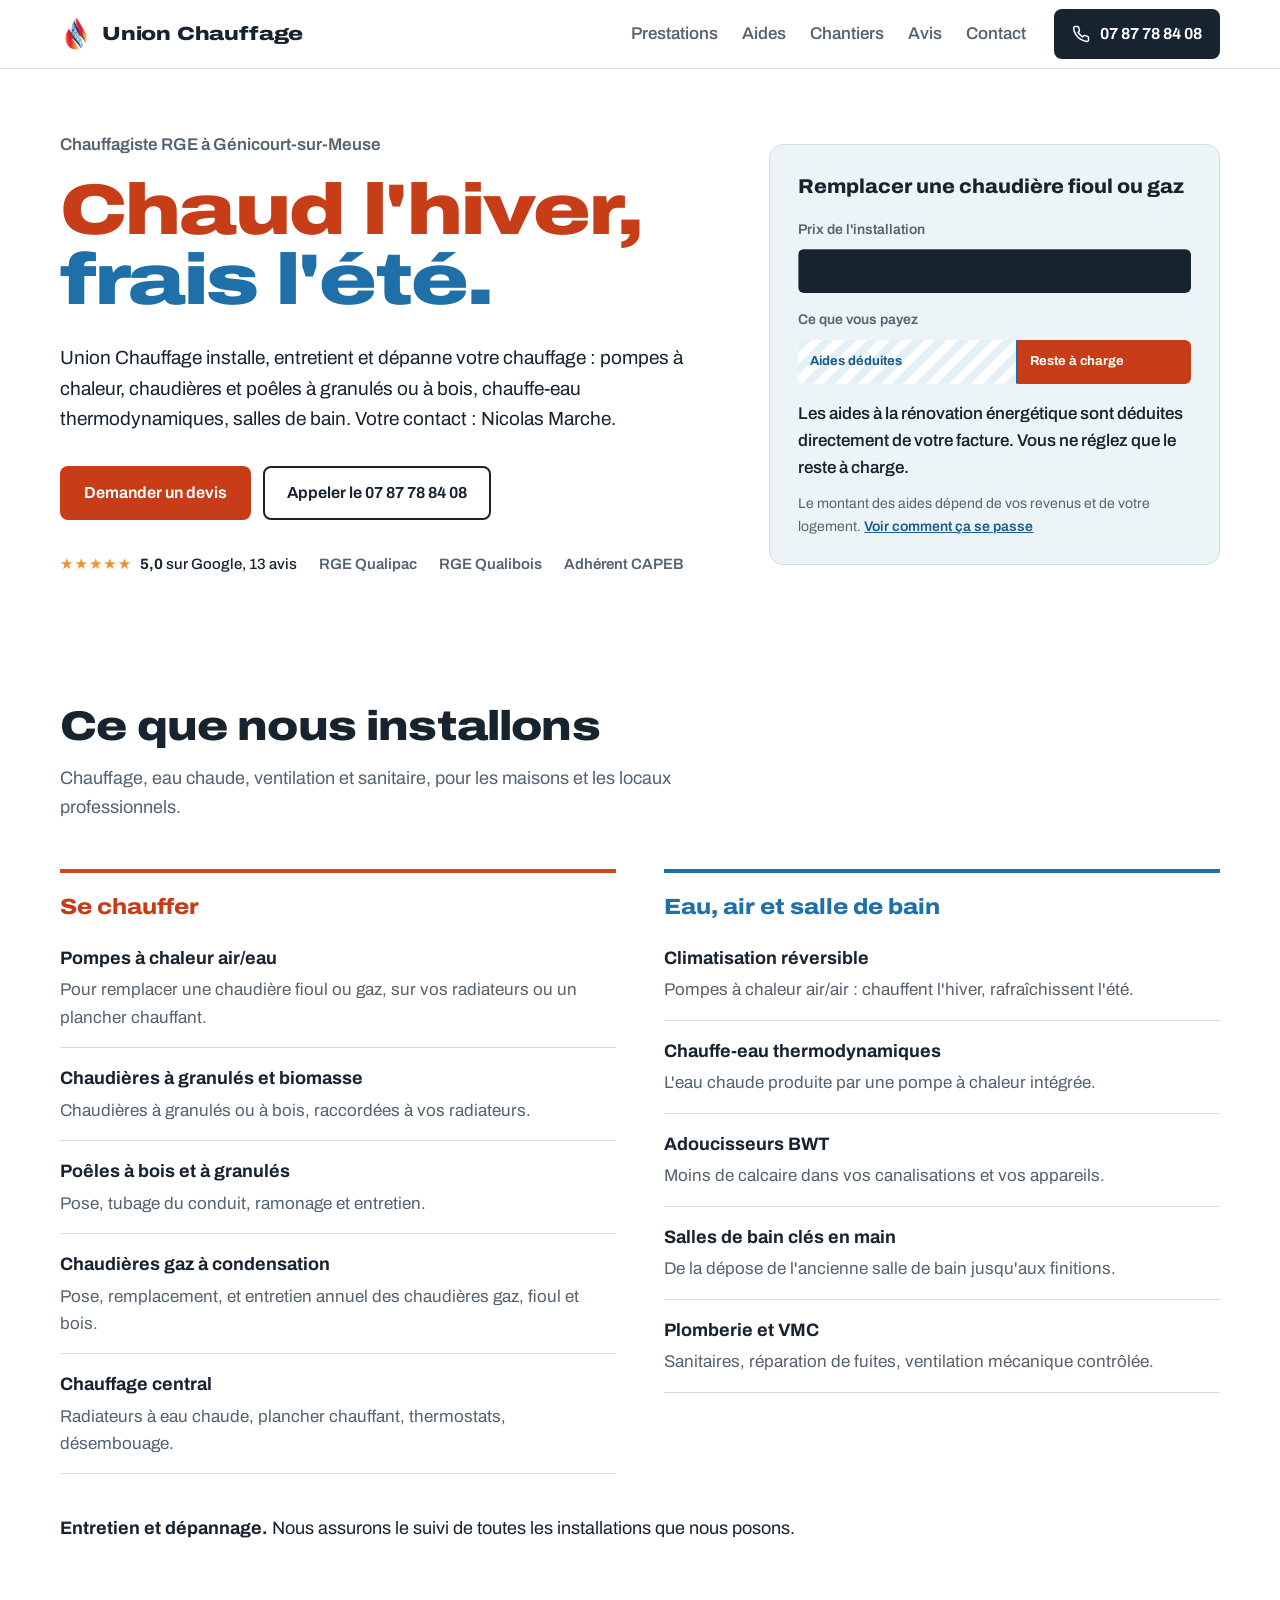
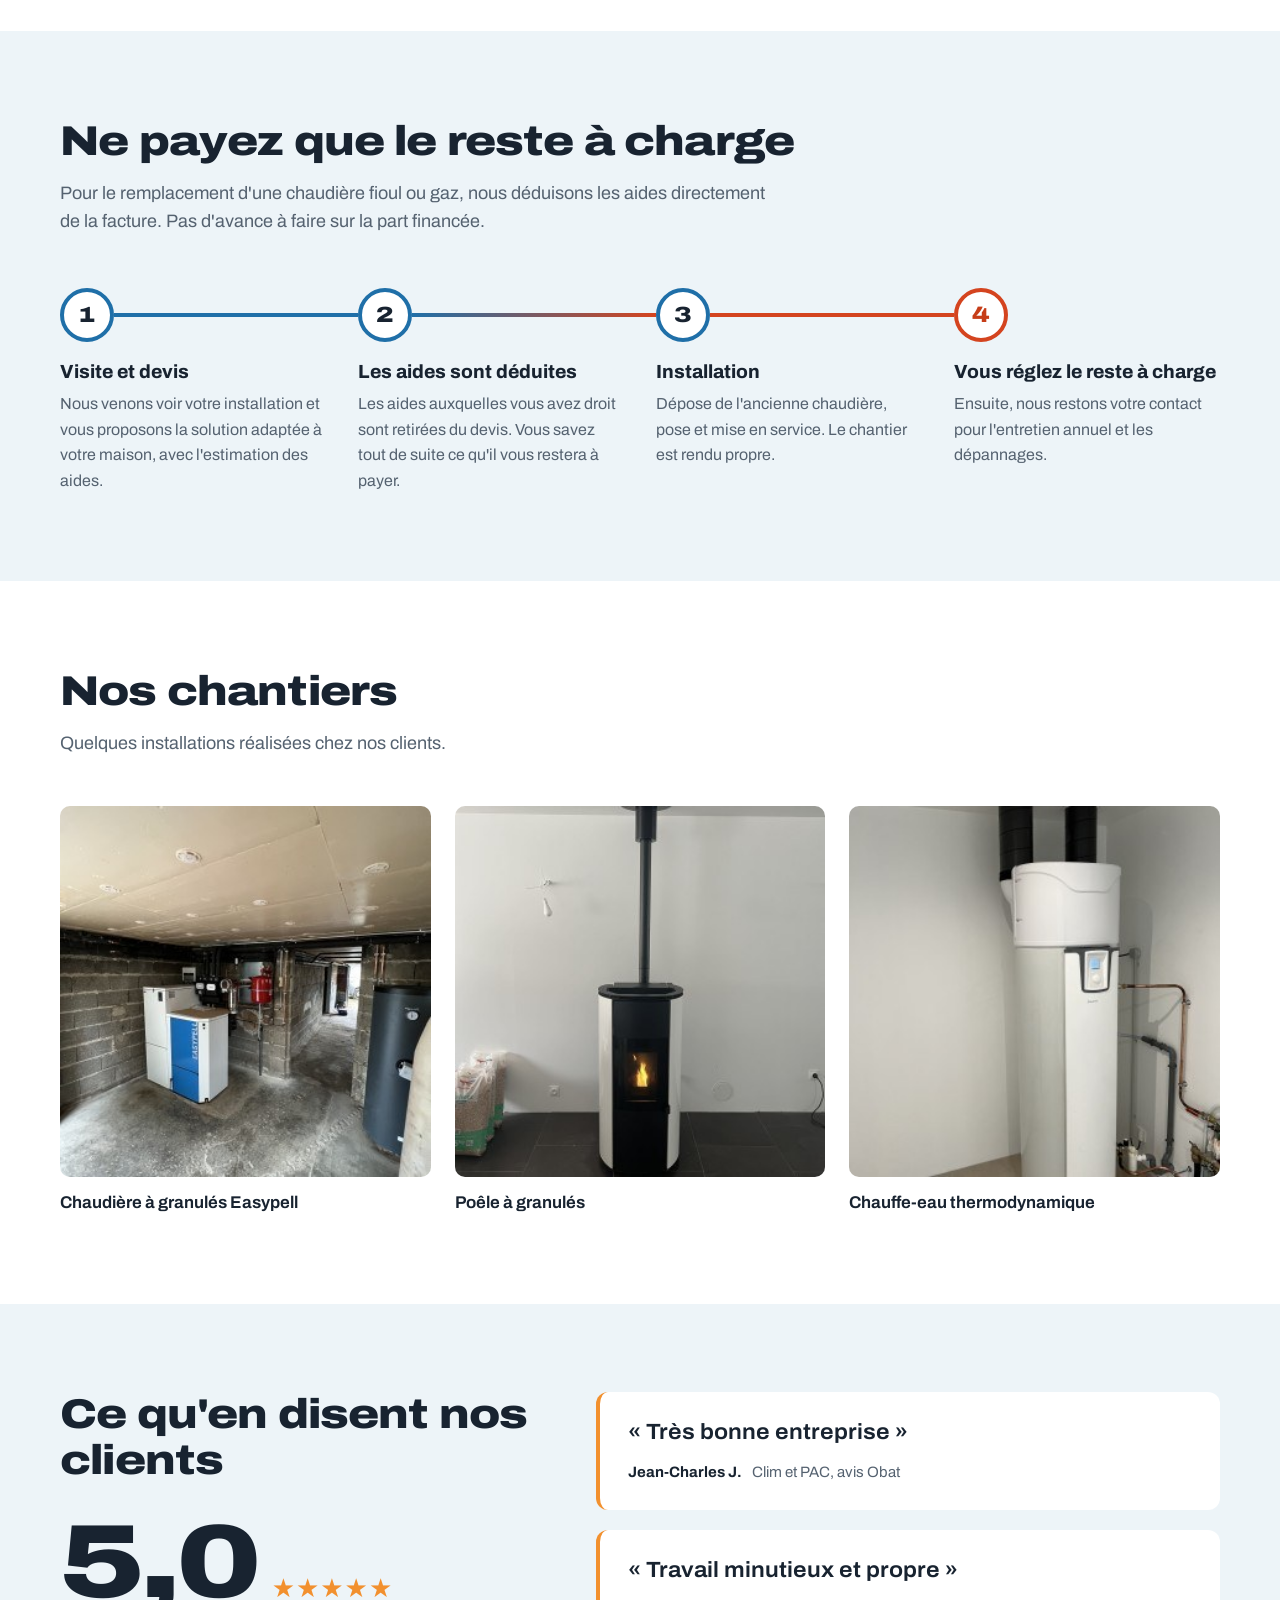
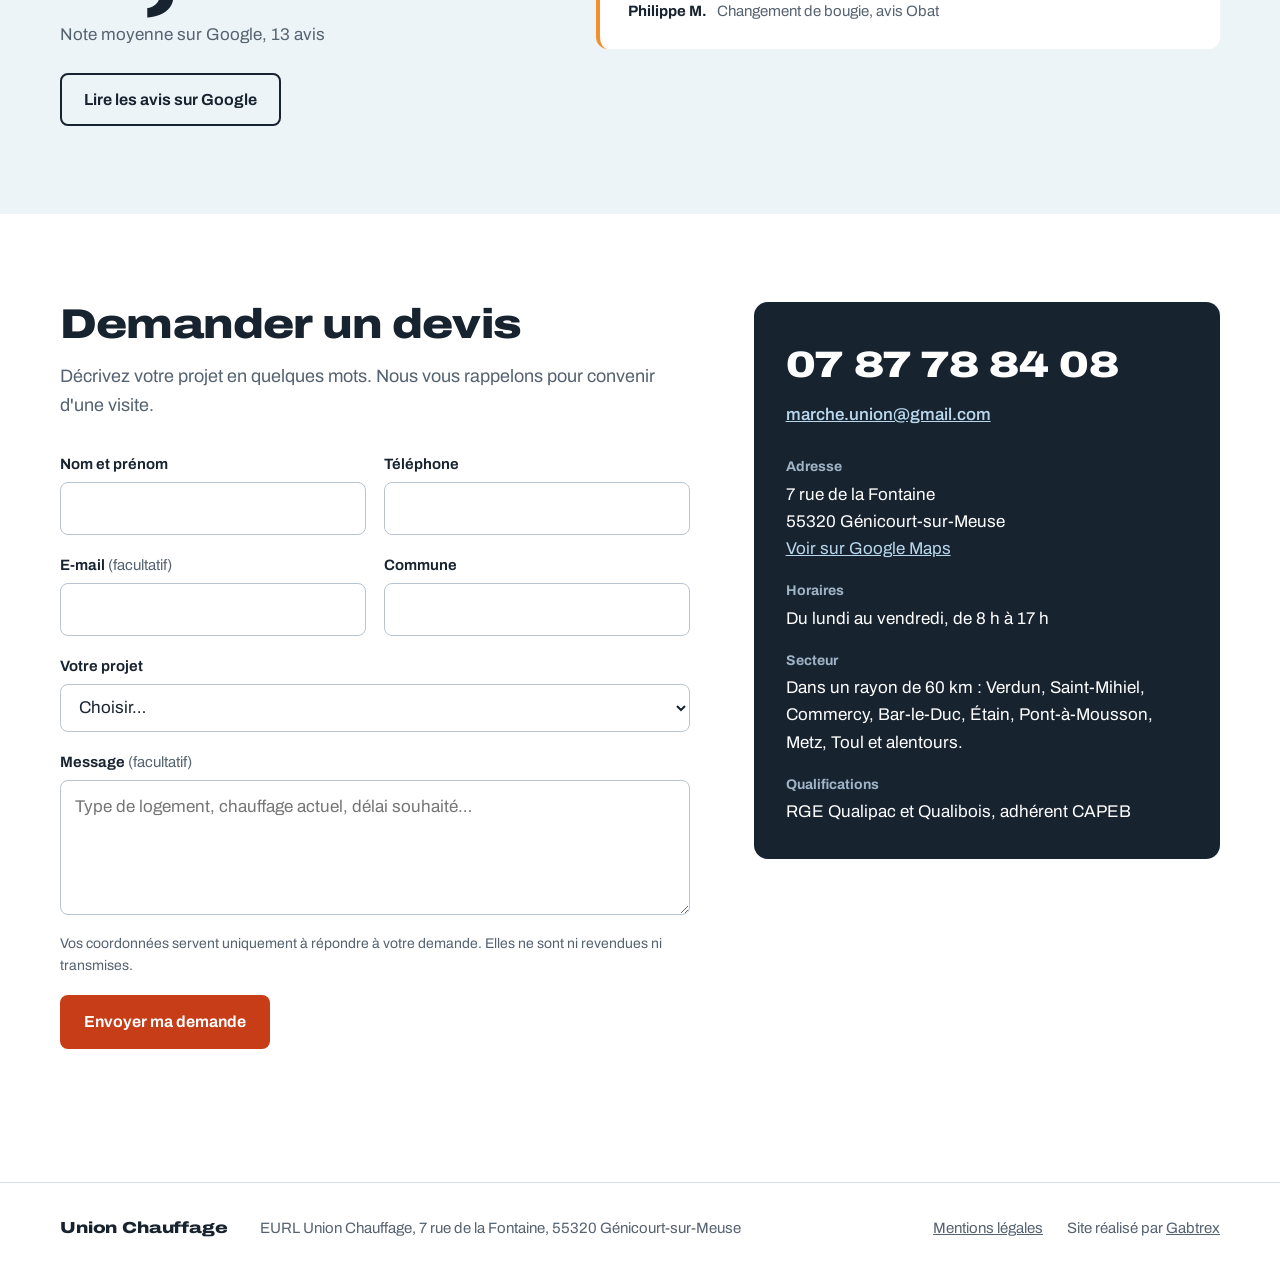
==== commit e48143e4: "Photos de chantier et logo d'Union Chauffage Remplace les illustrations par les 3 photos publiées su" ====
--- a/index.html
+++ b/index.html
@@ -13,7 +13,10 @@
   <meta property="og:description" content="Pompes à chaleur, chaudières à granulés, poêles, chauffe-eau. Remplacement de chaudière fioul ou gaz : vous ne payez que le reste à charge.">
   <meta property="og:locale" content="fr_FR">
 
-  <link rel="icon" href="data:image/svg+xml,%3Csvg xmlns='http://www.w3.org/2000/svg' viewBox='0 0 32 32'%3E%3Cpath d='M16 2c1 6 9 9 9 18a9 9 0 0 1-18 0c0-5 3-8 5-10 0 3 1 5 3 6-1-5 0-10 1-14Z' fill='%23d4441f'/%3E%3Cpath d='M16 2c1 6 9 9 9 18a9 9 0 0 1-9 9Z' fill='%231f6fa8'/%3E%3C/svg%3E">
+  <!-- Adresse complète de l'image à mettre à jour si le site change de domaine -->
+  <meta property="og:image" content="https://gabtrex.github.io/union-chauffage/images/chaudiere-granules-easypell.jpg">
+
+  <link rel="icon" type="image/png" href="images/favicon.png">
   <link rel="preload" href="fonts/archivo-latin-wdth-normal.woff2" as="font" type="font/woff2" crossorigin>
   <link rel="stylesheet" href="style.css">
 
@@ -45,7 +48,7 @@
   <header class="site-header">
     <div class="container header-row">
       <a class="logo" href="#top" aria-label="Union Chauffage, retour en haut">
-        <svg class="logo-mark" viewBox="0 0 32 32" aria-hidden="true"><path d="M16 2c1 6 9 9 9 18a9 9 0 0 1-18 0c0-5 3-8 5-10 0 3 1 5 3 6-1-5 0-10 1-14Z" fill="var(--flame)"/><path d="M16 2c1 6 9 9 9 18a9 9 0 0 1-9 9Z" fill="var(--frost)"/></svg>
+        <img class="logo-mark" src="images/logo-flamme.png" alt="" width="32" height="32">
         <span>Union Chauffage</span>
       </a>
       <nav class="nav" aria-label="Navigation principale">
@@ -170,65 +173,29 @@
       </div>
     </section>
 
-    <!-- --- Réalisations (remplacer les illustrations par les photos de chantier) --- -->
+    <!-- --- Réalisations (photos publiées par Union Chauffage sur Obat) --- -->
     <section class="section" id="realisations">
       <div class="container">
         <h2 class="section-title">Nos chantiers</h2>
-        <p class="section-intro">Quelques installations récentes chez nos clients.</p>
+        <p class="section-intro">Quelques installations réalisées chez nos clients.</p>
 
         <ul class="jobs">
-          <li class="job job-warm">
+          <li class="job">
             <figure>
-              <div class="job-photo">
-                <span class="photo-tag">Photo à venir</span>
-                <svg viewBox="0 0 96 96" aria-hidden="true"><rect x="26" y="16" width="44" height="66" rx="4"/><path d="M26 30h44"/><circle cx="34" cy="23" r="2"/><rect x="36" y="44" width="24" height="22" rx="3"/><path d="M48 62c-5 0-6-4-4-8 1 2 2 2 3 2-1-4 1-7 3-9 0 4 4 5 4 9 0 4-3 6-6 6Z"/><path d="M38 16V6M58 16V6M26 82v6M70 82v6"/></svg>
-              </div>
-              <figcaption>Chaudière à granulés et radiateurs</figcaption>
+              <img class="job-photo" src="images/chaudiere-granules-easypell.jpg" alt="Chaudière à granulés Easypell installée dans une chaufferie" width="300" height="300" loading="lazy">
+              <figcaption>Chaudière à granulés Easypell</figcaption>
             </figure>
           </li>
-          <li class="job job-warm">
+          <li class="job">
             <figure>
-              <div class="job-photo">
-                <span class="photo-tag">Photo à venir</span>
-                <svg viewBox="0 0 96 96" aria-hidden="true"><rect x="43" y="6" width="10" height="38"/><path d="M43 18h10M43 30h10"/><rect x="26" y="44" width="44" height="36" rx="4"/><rect x="34" y="52" width="28" height="18" rx="3"/><path d="M42 66c0-4 3-5 4-9 2 3 4 4 4 7 0 2-1 3-2 3M30 80v8M66 80v8"/></svg>
-              </div>
-              <figcaption>Tubage de conduit pour poêle à bois</figcaption>
+              <img class="job-photo" src="images/poele-granules.jpg" alt="Poêle à granulés blanc et noir avec son conduit" width="300" height="300" loading="lazy">
+              <figcaption>Poêle à granulés</figcaption>
             </figure>
           </li>
-          <li class="job job-warm">
+          <li class="job">
             <figure>
-              <div class="job-photo">
-                <span class="photo-tag">Photo à venir</span>
-                <svg viewBox="0 0 96 96" aria-hidden="true"><rect x="10" y="24" width="76" height="50" rx="4"/><circle cx="36" cy="49" r="17"/><circle cx="36" cy="49" r="3"/><path d="M36 46c-2-6 2-10 6-9M39 50c6-1 9 3 7 7M33 51c-3 5-8 5-10 1"/><path d="M62 34h16M62 42h16M62 50h16M62 58h16M62 66h16M18 74v6M78 74v6"/></svg>
-              </div>
-              <figcaption>Pompe à chaleur air/eau</figcaption>
-            </figure>
-          </li>
-          <li class="job job-cool">
-            <figure>
-              <div class="job-photo">
-                <span class="photo-tag">Photo à venir</span>
-                <svg viewBox="0 0 96 96" aria-hidden="true"><path d="M8 14h80"/><circle cx="48" cy="40" r="22"/><circle cx="48" cy="40" r="13"/><circle cx="48" cy="40" r="4"/><path d="M30 74c4-3 8 3 12 0s8 3 12 0 8 3 12 0M34 86c4-3 8 3 12 0s8 3 12 0"/></svg>
-              </div>
-              <figcaption>VMC dans un immeuble d'habitation</figcaption>
-            </figure>
-          </li>
-          <li class="job job-cool">
-            <figure>
-              <div class="job-photo">
-                <span class="photo-tag">Photo à venir</span>
-                <svg viewBox="0 0 96 96" aria-hidden="true"><rect x="12" y="20" width="72" height="26" rx="8"/><path d="M20 38h56"/><circle cx="74" cy="28" r="1.5"/><path d="M30 54l-6 16M48 54v18M66 54l6 16"/><path d="M40 84h16"/></svg>
-              </div>
-              <figcaption>Climatisation réversible</figcaption>
-            </figure>
-          </li>
-          <li class="job job-cool">
-            <figure>
-              <div class="job-photo">
-                <span class="photo-tag">Photo à venir</span>
-                <svg viewBox="0 0 96 96" aria-hidden="true"><path d="M70 50V12a6 6 0 0 0-6-6H58v8"/><path d="M50 14h16l-3 6H53Z"/><path d="M54 26v4M58 28v5M62 26v4"/><path d="M10 50h76v8a20 20 0 0 1-20 20H30a20 20 0 0 1-20-20Z"/><path d="M24 78l-4 10M72 78l4 10"/></svg>
-              </div>
-              <figcaption>Salle de bain clés en main</figcaption>
+              <img class="job-photo" src="images/chauffe-eau-thermodynamique.jpg" alt="Chauffe-eau thermodynamique raccordé dans un local technique" width="300" height="300" loading="lazy">
+              <figcaption>Chauffe-eau thermodynamique</figcaption>
             </figure>
           </li>
         </ul>
--- a/style.css
+++ b/style.css
@@ -78,7 +78,7 @@
   font-size: 19px; letter-spacing: -.01em;
   text-decoration: none; white-space: nowrap;
 }
-.logo-mark { width: 26px; height: 26px; flex: none; }
+.logo-mark { width: 32px; height: 32px; flex: none; } /* flamme du logo Union Chauffage */
 .nav { display: flex; gap: 24px; margin-left: auto; }
 .nav a { text-decoration: none; font-weight: 550; color: var(--slate); }
 .nav a:hover { color: var(--ink); }
@@ -187,16 +187,11 @@
 .jobs { list-style: none; padding: 0; margin: 48px 0 0; display: grid; grid-template-columns: repeat(3, 1fr); gap: 28px 24px; }
 .job figure { margin: 0; }
 .job-photo {
-  position: relative; aspect-ratio: 4 / 3; border-radius: 10px;
-  display: grid; place-items: center;
-}
-.job-warm .job-photo { background: var(--flame-tint); color: var(--flame-text); }
-.job-cool .job-photo { background: var(--frost-tint); color: var(--frost-dark); }
-.job-photo svg { width: 38%; fill: none; stroke: currentColor; stroke-width: 2.4; stroke-linecap: round; stroke-linejoin: round; }
-.photo-tag {
-  position: absolute; top: 12px; left: 12px;
-  font-size: 12px; font-weight: 600; color: var(--slate);
-  background: rgba(255, 255, 255, .85); border-radius: 4px; padding: 3px 8px;
+  display: block; width: 100%; height: auto;
+  aspect-ratio: 1 / 1;      /* photos carrées */
+  object-fit: cover;
+  border-radius: 10px;
+  background: var(--frost-tint); /* fond pendant le chargement */
 }
 .job figcaption { margin-top: 12px; font-weight: 650; }
 
@@ -254,7 +249,6 @@
   .btn-call { margin-left: auto; }
   .hero { padding: 40px 0 16px; }
   .hero-grid, .reviews, .contact { grid-template-columns: 1fr; gap: 44px; }
-  .jobs { grid-template-columns: repeat(2, 1fr); }
   .steps { grid-template-columns: 1fr 1fr; gap: 40px 32px; }
   .steps li::after { display: none; }
 }
@@ -275,9 +269,7 @@
   .steps { grid-template-columns: 1fr; gap: 28px; }
   .steps li { display: grid; grid-template-columns: 54px 1fr; column-gap: 18px; }
   .steps li::before { grid-row: span 2; margin: 0; }
-  .jobs { grid-template-columns: 1fr 1fr; gap: 20px 14px; }
-  .job figcaption { font-size: 15px; }
-  .photo-tag { font-size: 11px; top: 8px; left: 8px; }
+  .jobs { grid-template-columns: 1fr; gap: 24px; }
   .field-row { grid-template-columns: 1fr; }
   #quote-form .btn { justify-self: stretch; }
   .contact-info { padding: 28px 22px; }
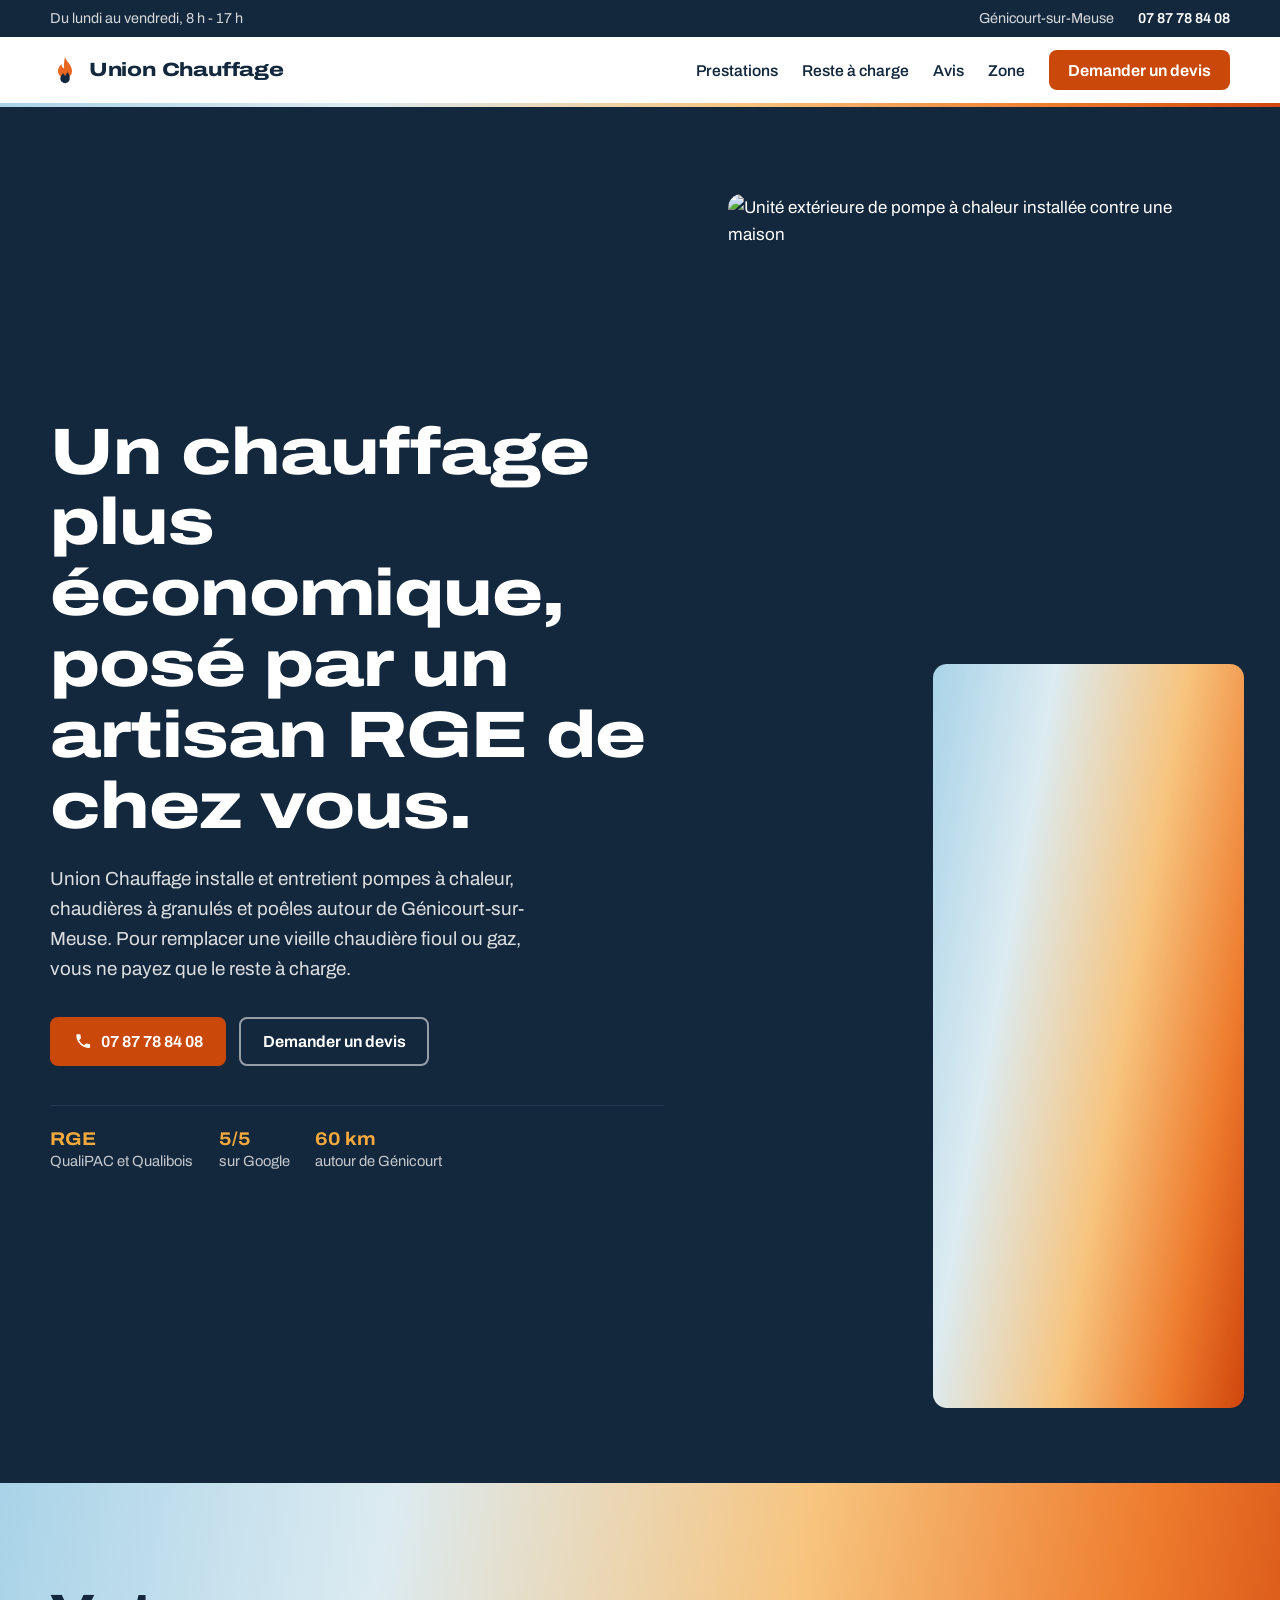
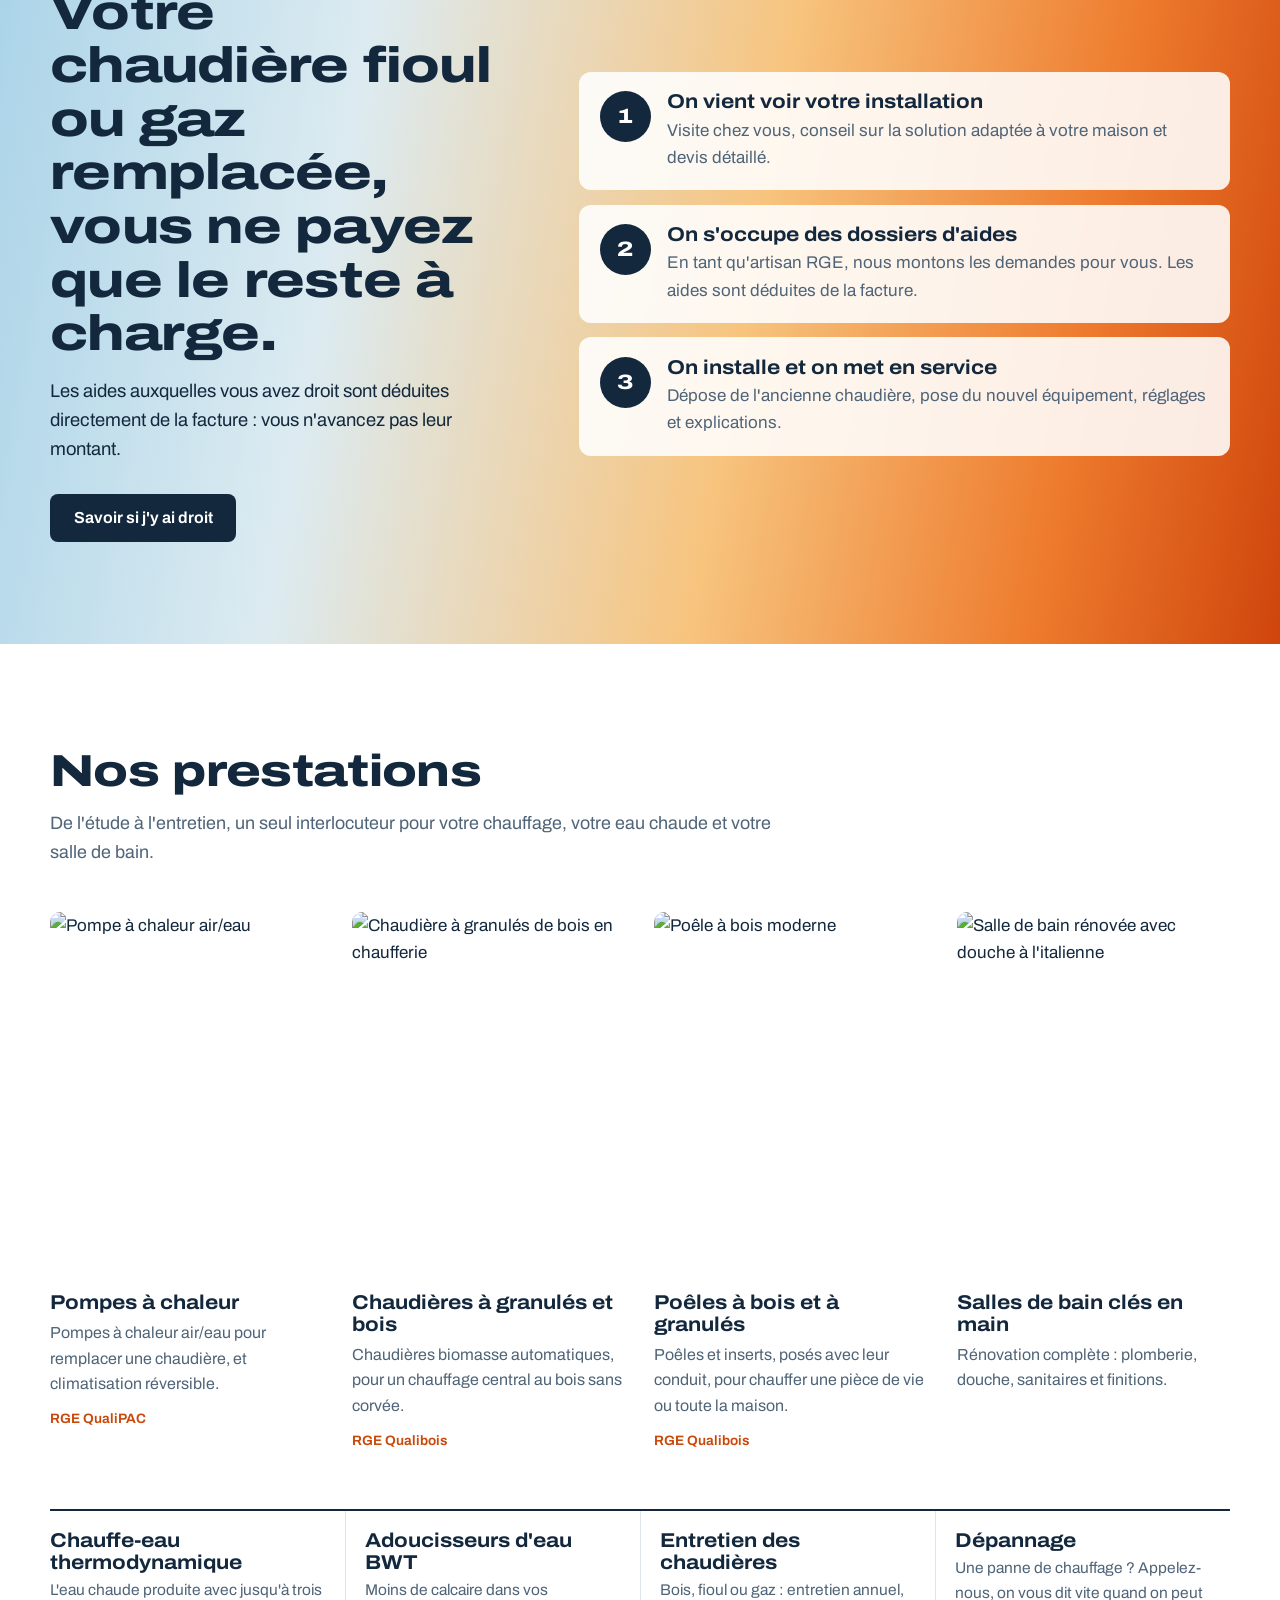
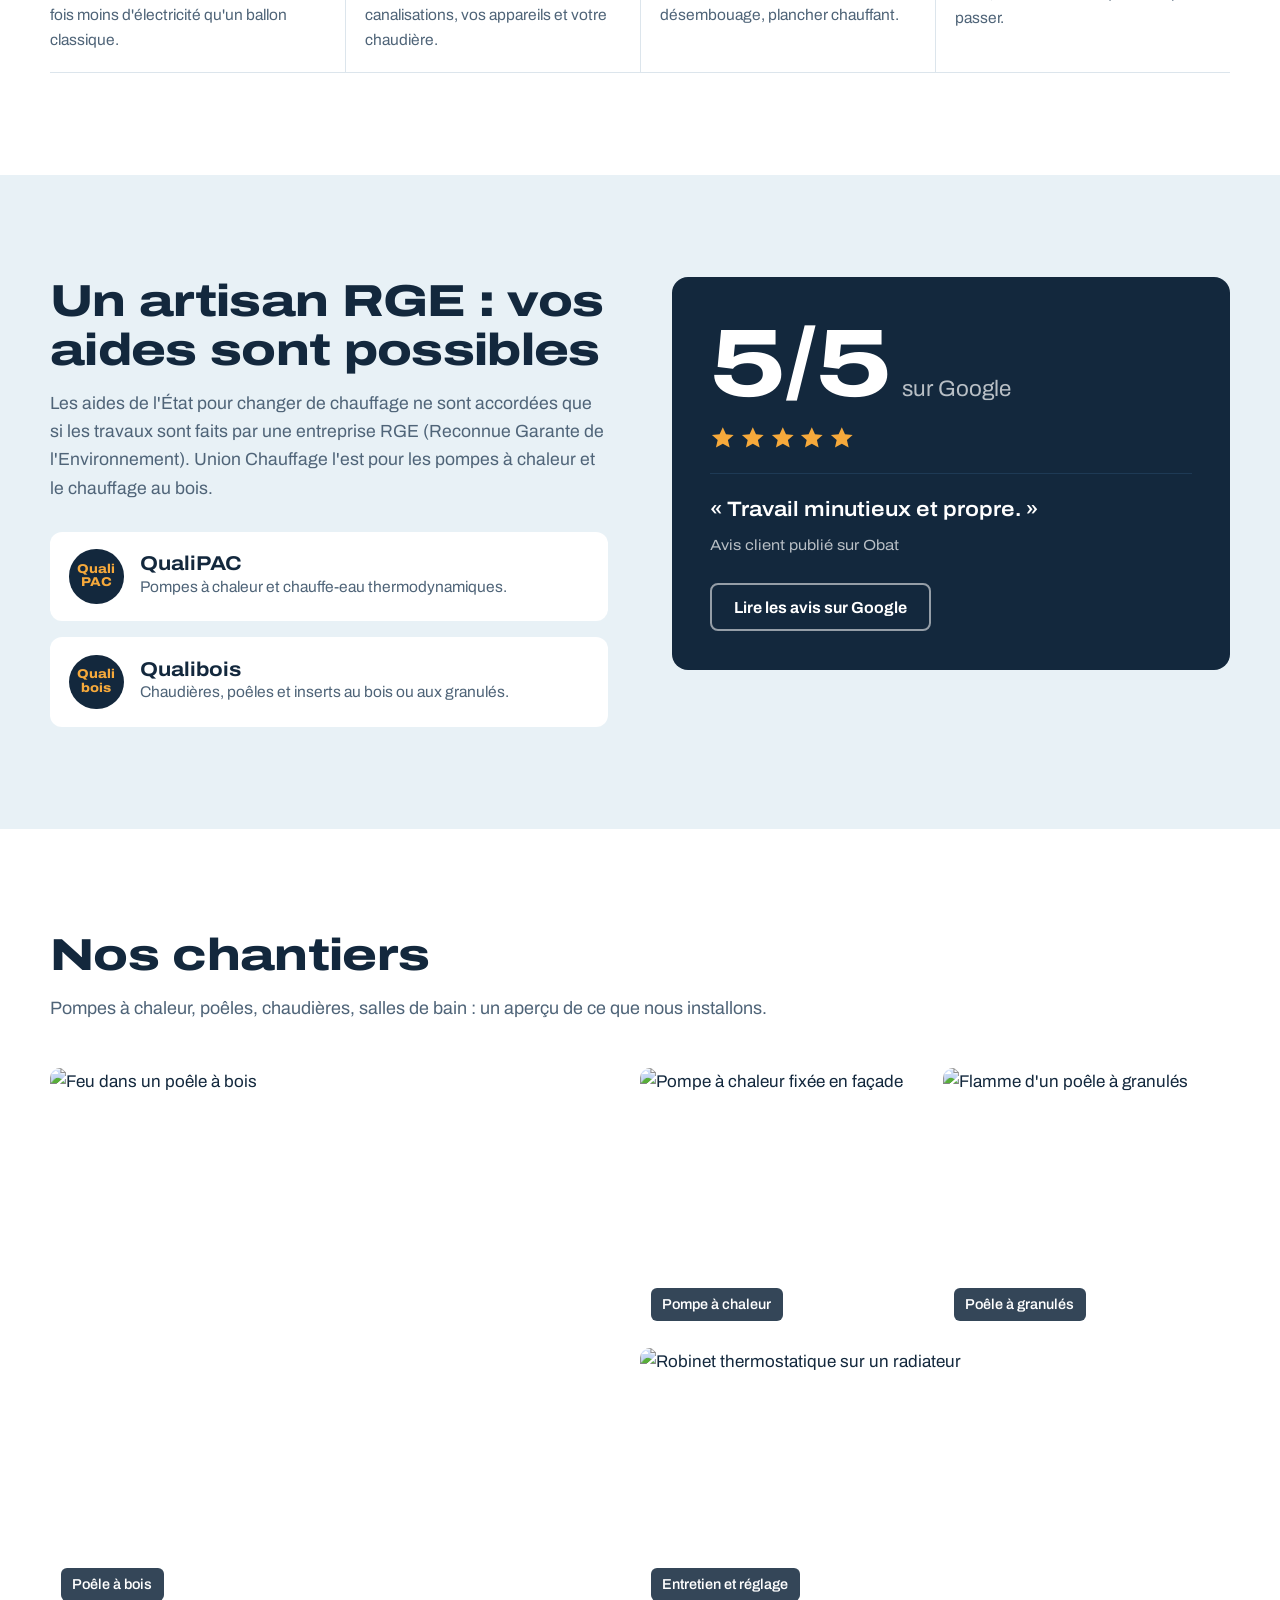
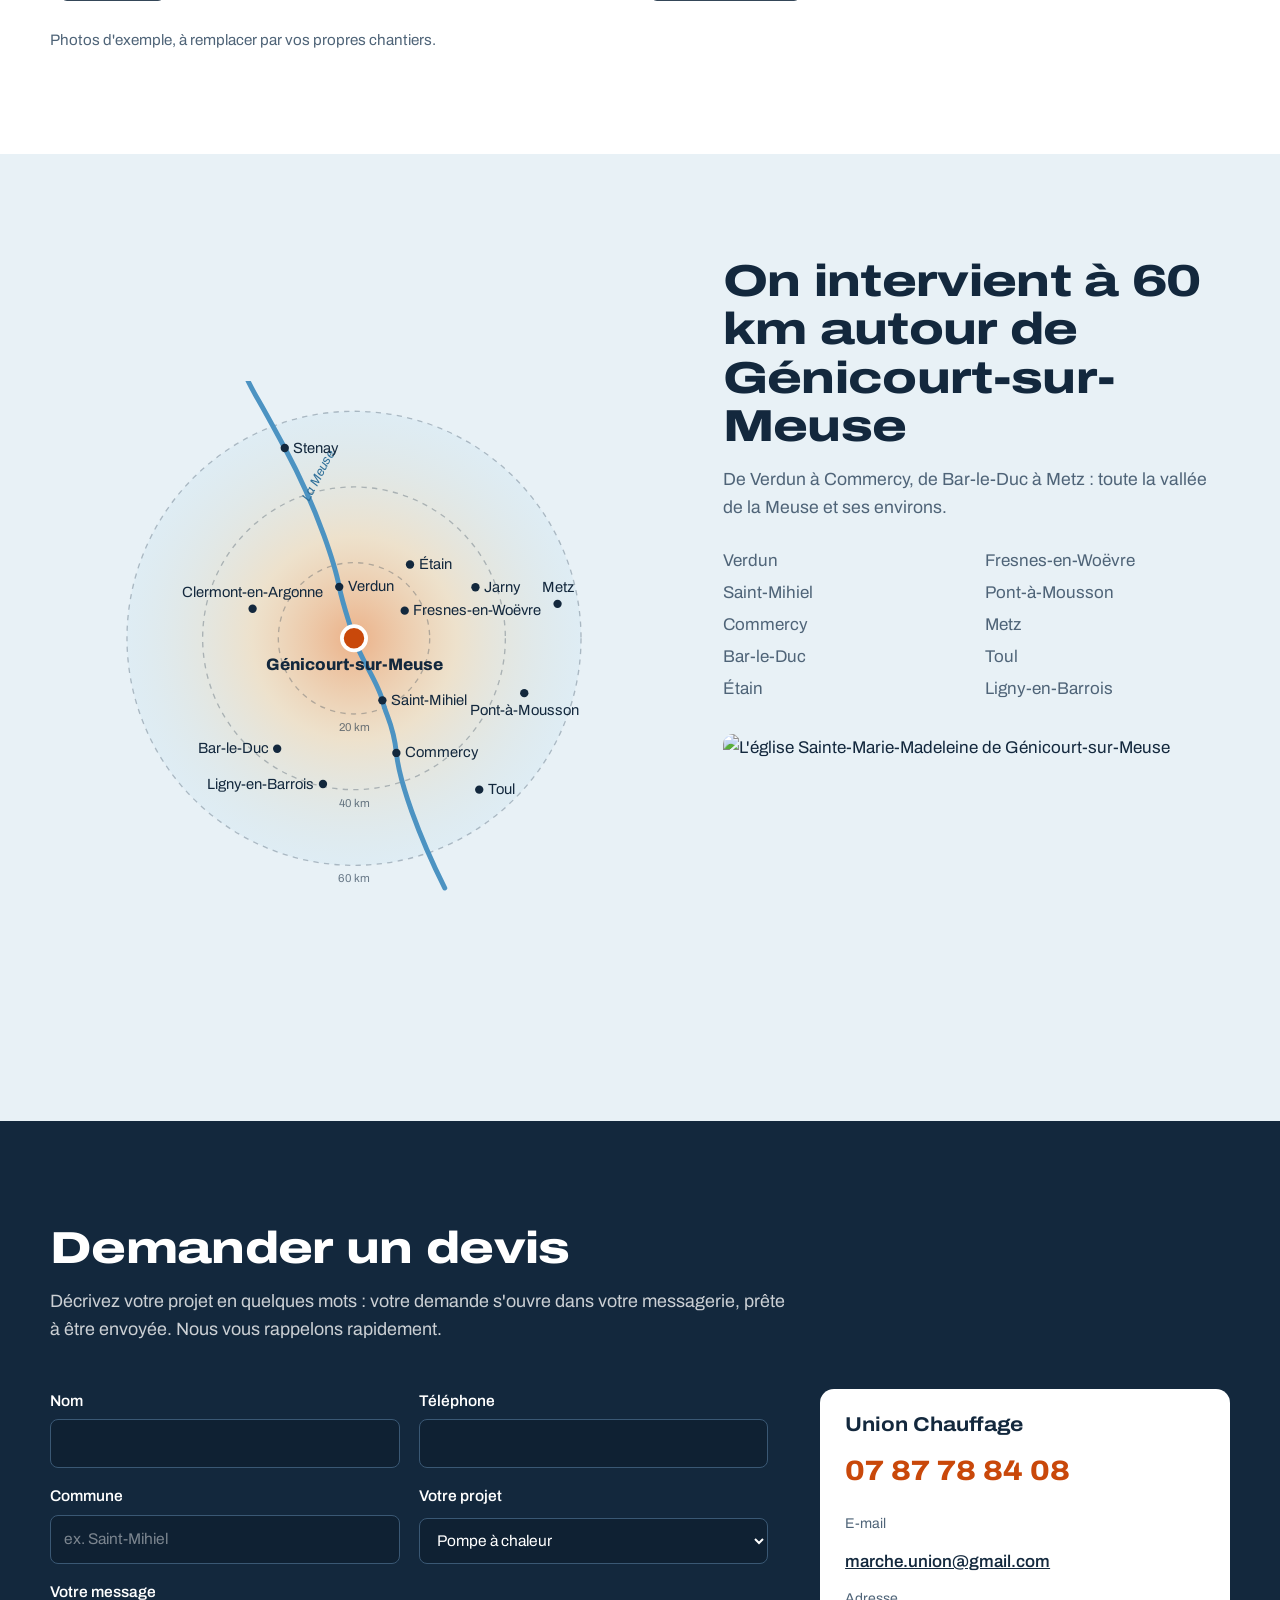
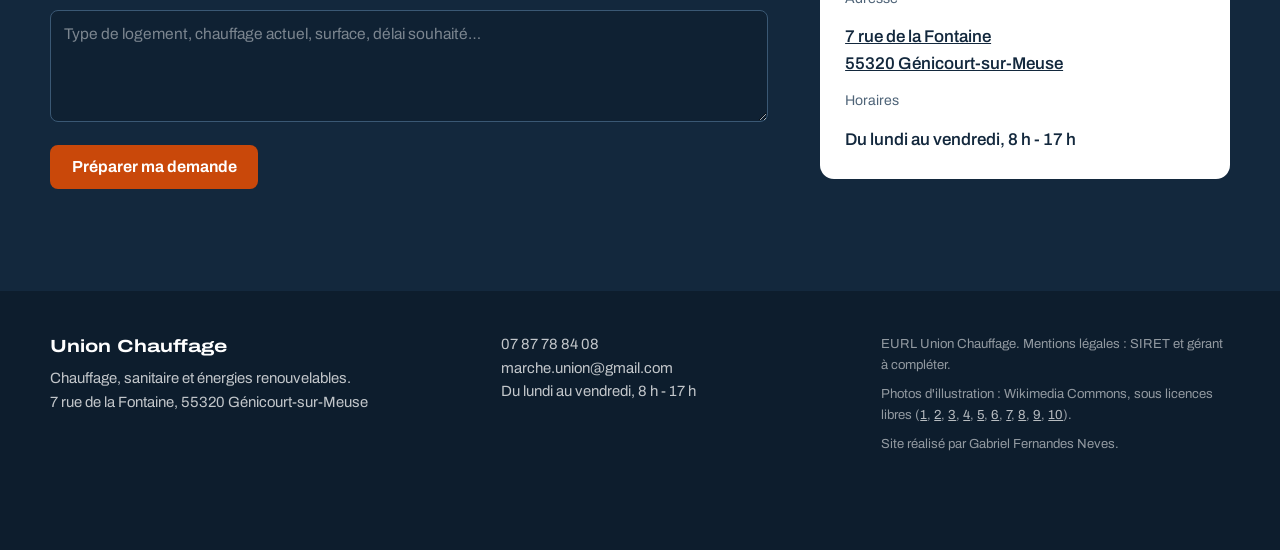
==== commit b5cab9cc: "Site maquette Union Chauffage Co-Authored-By: Claude Opus 5.5 <noreply@anthropic.com> Claude-Session" ====
--- a/index.html
+++ b/index.html
@@ -1,362 +1,515 @@
 <!DOCTYPE html>
 <html lang="fr">
 <head>
-  <meta charset="utf-8">
-  <meta name="viewport" content="width=device-width, initial-scale=1">
-  <title>Union Chauffage · Chauffagiste RGE à Génicourt-sur-Meuse</title>
-  <meta name="description" content="Union Chauffage, chauffagiste RGE en Meuse : pompes à chaleur, chaudières et poêles à granulés, chauffe-eau thermodynamiques, salles de bain. Remplacement de chaudière fioul ou gaz au reste à charge. 07 87 78 84 08.">
-  <meta name="theme-color" content="#ffffff">
-
-  <!-- --- Aperçu lors d'un partage (Facebook, WhatsApp…) --- -->
-  <meta property="og:type" content="website">
-  <meta property="og:title" content="Union Chauffage · Chauffagiste RGE en Meuse">
-  <meta property="og:description" content="Pompes à chaleur, chaudières à granulés, poêles, chauffe-eau. Remplacement de chaudière fioul ou gaz : vous ne payez que le reste à charge.">
-  <meta property="og:locale" content="fr_FR">
-
-  <!-- Adresse complète de l'image à mettre à jour si le site change de domaine -->
-  <meta property="og:image" content="https://gabtrex.github.io/union-chauffage/images/chaudiere-granules-easypell.jpg">
-
-  <link rel="icon" type="image/png" href="images/favicon.png">
-  <link rel="preload" href="fonts/archivo-latin-wdth-normal.woff2" as="font" type="font/woff2" crossorigin>
-  <link rel="stylesheet" href="style.css">
-
-  <!-- --- Données pour Google (fiche entreprise) --- -->
-  <script type="application/ld+json">
-  {
-    "@context": "https://schema.org",
-    "@type": "HVACBusiness",
-    "name": "Union Chauffage",
-    "legalName": "EURL Union Chauffage",
-    "telephone": "+33 7 87 78 84 08",
-    "email": "marche.union@gmail.com",
-    "address": {
-      "@type": "PostalAddress",
-      "streetAddress": "7 rue de la Fontaine",
-      "postalCode": "55320",
-      "addressLocality": "Génicourt-sur-Meuse",
-      "addressCountry": "FR"
-    },
-    "geo": { "@type": "GeoCoordinates", "latitude": 49.0326, "longitude": 5.4390 },
-    "openingHours": "Mo-Fr 08:00-17:00",
-    "areaServed": ["Verdun", "Saint-Mihiel", "Commercy", "Bar-le-Duc", "Étain", "Pont-à-Mousson", "Metz", "Toul"]
-  }
-  </script>
+<meta charset="utf-8">
+<meta name="viewport" content="width=device-width, initial-scale=1">
+<title>Union Chauffage - Chauffagiste RGE à Génicourt-sur-Meuse (55)</title>
+<meta name="description" content="Pompes à chaleur, chaudières à granulés, poêles, chauffe-eau thermodynamiques et salles de bain autour de Génicourt-sur-Meuse. Artisan RGE QualiPAC et Qualibois. Remplacement de chaudière fioul ou gaz : vous ne payez que le reste à charge.">
+<link rel="preconnect" href="https://fonts.googleapis.com">
+<link rel="preconnect" href="https://fonts.gstatic.com" crossorigin>
+<link href="https://fonts.googleapis.com/css2?family=Archivo:wdth,wght@62..125,400..800&display=swap" rel="stylesheet">
+<style>
+/* --- Tokens --- */
+:root {
+  --encre: #13283D;        /* deep ink blue: text, dark sections */
+  --encre-2: #1E3A55;      /* lighter ink for borders on dark */
+  --givre: #E8F1F6;        /* frost blue: light section background */
+  --braise: #C9480A;       /* ember orange: main buttons (white text passes AA) */
+  --braise-vif: #E8661F;   /* brighter ember for accents */
+  --ambre: #F6A93B;        /* amber: highlights on dark */
+  --acier: #4F6478;        /* secondary text */
+  --blanc: #FFFFFF;        /* page background */
+  --thermique: linear-gradient(100deg, #A9D3E8 0%, #DCEBF1 28%, #F7C47E 58%, #EE7C2E 82%, #CF450C 100%); /* cold to hot */
+  --max: 1180px;           /* content width */
+  --font: "Archivo", system-ui, -apple-system, "Segoe UI", sans-serif;
+}
+
+/* --- Base --- */
+*, *::before, *::after { box-sizing: border-box; }
+html { scroll-behavior: smooth; }
+body { margin: 0; font-family: var(--font); font-size: 1.0625rem; line-height: 1.6; color: var(--encre); background: var(--blanc); }
+img { display: block; max-width: 100%; }
+a { color: inherit; }
+h1, h2, h3 { margin: 0; line-height: 1.08; font-stretch: 125%; font-weight: 800; letter-spacing: -.015em; }
+h2 { font-size: clamp(1.9rem, 3.8vw, 2.8rem); }
+h3 { font-size: 1.25rem; font-weight: 700; font-stretch: 112%; letter-spacing: 0; }
+p { margin: 0; }
+.wrap { width: min(100% - 2.5rem, var(--max)); margin-inline: auto; }
+.wrap > *, .devis-grid > * { min-width: 0; } /* let grid columns shrink below image widths */
+:focus-visible { outline: 3px solid var(--braise-vif); outline-offset: 3px; }
+
+/* --- Buttons --- */
+.btn { display: inline-flex; align-items: center; gap: .55rem; padding: .85rem 1.35rem; border-radius: 8px; font: 650 1rem var(--font); text-decoration: none; border: 2px solid transparent; cursor: pointer; transition: background-color .15s, border-color .15s; }
+.btn svg { width: 1.15em; height: 1.15em; flex: none; }
+.btn-feu { background: var(--braise); color: #fff; }
+.btn-feu:hover { background: #A93C08; }
+.btn-ligne { border-color: rgba(255,255,255,.55); color: #fff; }
+.btn-ligne:hover { border-color: #fff; background: rgba(255,255,255,.08); }
+.btn-encre { background: var(--encre); color: #fff; }
+.btn-encre:hover { background: var(--encre-2); }
+
+/* --- Top bar & header --- */
+.topbar { background: var(--encre); color: rgba(255,255,255,.82); font-size: .9rem; }
+.topbar .wrap { display: flex; justify-content: space-between; gap: 1rem; padding-block: .45rem; }
+.topbar a { text-decoration: none; color: #fff; font-weight: 600; }
+.topbar .loin { display: flex; gap: 1.5rem; }
+header.site { position: sticky; top: 0; z-index: 30; background: rgba(255,255,255,.96); backdrop-filter: blur(6px); border-bottom: 1px solid #DCE5EC; }
+header.site::after { content: ""; position: absolute; left: 0; right: 0; bottom: -4px; height: 4px; background: var(--thermique); }
+header.site .wrap { display: flex; align-items: center; justify-content: space-between; gap: 1rem; padding-block: .8rem; }
+.logo { white-space: nowrap; display: flex; align-items: center; gap: .55rem; text-decoration: none; font-weight: 800; font-stretch: 125%; font-size: 1.2rem; letter-spacing: -.01em; }
+.logo svg { width: 30px; height: 30px; }
+.nav { display: flex; align-items: center; gap: 1.5rem; font-weight: 550; font-size: .98rem; }
+.nav a:not(.btn) { text-decoration: none; }
+.nav a:not(.btn):hover { color: var(--braise); }
+.nav .btn { padding: .6rem 1.05rem; }
+
+/* --- Hero --- */
+.hero { background: var(--encre); color: #fff; overflow: hidden; }
+.hero .wrap { display: grid; grid-template-columns: 1.1fr .9fr; gap: clamp(2rem, 5vw, 4rem); align-items: center; padding-block: clamp(3.5rem, 7vw, 6rem); }
+.hero h1 { font-size: clamp(2.3rem, 5.2vw, 4.1rem); }
+.hero .lead { margin-top: 1.4rem; font-size: 1.18rem; color: rgba(255,255,255,.85); max-width: 46ch; }
+.hero .actions { display: flex; flex-wrap: wrap; gap: .8rem; margin-top: 2rem; }
+.preuves { display: flex; flex-wrap: wrap; gap: 1.6rem; margin: 2.4rem 0 0; padding: 1.4rem 0 0; list-style: none; border-top: 1px solid var(--encre-2); }
+.preuves li { display: grid; line-height: 1.3; }
+.preuves b { font-size: 1.15rem; font-stretch: 112%; color: var(--ambre); }
+.preuves span { font-size: .92rem; color: rgba(255,255,255,.75); }
+.hero-photo { position: relative; }
+.hero-photo img { width: 100%; aspect-ratio: 4 / 5; object-fit: cover; border-radius: 14px; }
+.hero-photo::before { content: ""; position: absolute; inset: auto -14px -14px auto; width: 62%; height: 62%; border-radius: 14px; background: var(--thermique); z-index: 0; }
+.hero-photo img { position: relative; z-index: 1; }
+@media (prefers-reduced-motion: no-preference) {
+  .hero-photo::before { animation: chauffe 1.6s ease-out both .2s; }
+  @keyframes chauffe { from { opacity: 0; transform: translate(-24px, -24px); } }
+}
+
+/* --- Sections --- */
+section { padding-block: clamp(4rem, 8vw, 6.5rem); }
+.head { max-width: 46rem; margin-bottom: 2.8rem; }
+.head p { margin-top: .9rem; color: var(--acier); font-size: 1.12rem; }
+
+/* --- Reste à charge --- */
+.rac { background: var(--thermique); }
+.rac .wrap { display: grid; grid-template-columns: 5fr 7fr; gap: clamp(2rem, 5vw, 4rem); align-items: center; }
+.rac h2 { font-size: clamp(2rem, 4.2vw, 3.1rem); }
+.rac .intro p { margin-top: 1rem; font-size: 1.15rem; max-width: 40ch; }
+.rac .intro .btn { margin-top: 1.8rem; }
+.etapes { list-style: none; margin: 0; padding: 0; display: grid; gap: .9rem; counter-reset: e; }
+.etapes li { counter-increment: e; display: grid; grid-template-columns: 3.2rem 1fr; gap: 1rem; align-items: start; background: rgba(255,255,255,.88); border-radius: 12px; padding: 1.2rem 1.3rem; }
+.etapes li::before { content: counter(e); display: grid; place-items: center; width: 3.2rem; height: 3.2rem; border-radius: 50%; background: var(--encre); color: #fff; font-weight: 800; font-stretch: 125%; font-size: 1.3rem; }
+.etapes p { color: var(--acier); margin-top: .25rem; }
+
+/* --- Services --- */
+.services { display: grid; grid-template-columns: repeat(4, 1fr); gap: clamp(1rem, 2.4vw, 1.8rem); }
+.service img { width: 100%; aspect-ratio: 3 / 4; object-fit: cover; border-radius: 10px; margin-bottom: 1rem; }
+.service p { color: var(--acier); margin-top: .4rem; font-size: 1rem; }
+.service .qualif { display: inline-block; margin-top: .7rem; font-size: .85rem; font-weight: 650; color: var(--braise); }
+.aussi { margin-top: clamp(2.5rem, 5vw, 3.5rem); display: grid; grid-template-columns: repeat(4, 1fr); gap: 0; border-top: 2px solid var(--encre); }
+.aussi div { padding: 1.2rem 1.2rem 1.2rem 0; border-bottom: 1px solid #DCE5EC; }
+.aussi div + div { padding-left: 1.2rem; border-left: 1px solid #DCE5EC; }
+.aussi p { color: var(--acier); font-size: .97rem; margin-top: .3rem; }
+
+/* --- RGE + avis --- */
+.confiance { background: var(--givre); }
+.confiance .wrap { display: grid; grid-template-columns: 1fr 1fr; gap: clamp(2rem, 5vw, 4.5rem); align-items: start; }
+.labels { display: grid; gap: 1rem; margin-top: 1.8rem; }
+.label { display: grid; grid-template-columns: auto 1fr; gap: 1rem; align-items: center; background: #fff; border-radius: 12px; padding: 1.1rem 1.2rem; }
+.label .pastille { width: 3.4rem; height: 3.4rem; border-radius: 50%; display: grid; place-items: center; background: var(--encre); color: var(--ambre); font-weight: 800; font-size: .8rem; font-stretch: 112%; text-align: center; line-height: 1.05; }
+.label p { color: var(--acier); font-size: .97rem; }
+.note { background: var(--encre); color: #fff; border-radius: 16px; padding: clamp(1.6rem, 3vw, 2.4rem); }
+.note .chiffre { display: flex; align-items: baseline; gap: .6rem; }
+.note .chiffre b { font-size: clamp(4rem, 9vw, 6rem); font-weight: 800; font-stretch: 125%; line-height: 1; }
+.note .chiffre span { font-size: 1.4rem; color: rgba(255,255,255,.7); }
+.etoiles { display: flex; gap: .25rem; margin: .8rem 0 1.2rem; }
+.etoiles svg { width: 1.6rem; height: 1.6rem; fill: var(--ambre); }
+.note blockquote { margin: 1.4rem 0 0; padding: 1.2rem 0 0; border-top: 1px solid var(--encre-2); font-size: 1.3rem; font-stretch: 112%; font-weight: 600; }
+.note cite { display: block; margin-top: .5rem; font-style: normal; font-size: .92rem; font-weight: 400; color: rgba(255,255,255,.7); }
+.note .btn { margin-top: 1.6rem; }
+
+/* --- Chantiers --- */
+.galerie { display: grid; grid-template-columns: 2fr 1fr 1fr; grid-template-rows: 1fr 1fr; gap: 1rem; height: clamp(26rem, 48vw, 34rem); }
+.galerie figure { margin: 0; position: relative; overflow: hidden; border-radius: 10px; }
+.galerie figure:first-child { grid-row: span 2; }
+.galerie figure:last-child { grid-column: span 2; }
+.galerie img { width: 100%; height: 100%; object-fit: cover; }
+.galerie figcaption { position: absolute; left: .7rem; bottom: .7rem; background: rgba(19,40,61,.86); color: #fff; font-size: .9rem; font-weight: 550; padding: .3rem .7rem; border-radius: 6px; }
+.galerie-note { margin-top: 1rem; color: var(--acier); font-size: .95rem; }
+
+/* --- Zone --- */
+.zone .wrap { display: grid; grid-template-columns: 6fr 5fr; gap: clamp(2rem, 5vw, 4rem); align-items: center; }
+.carte { width: 100%; max-width: 560px; justify-self: center; }
+.carte text { font-family: var(--font); }
+.villes { columns: 2; margin: 1.4rem 0 0; padding: 0; list-style: none; color: var(--acier); }
+.villes li { padding: .15rem 0; }
+.zone .eglise { margin-top: 1.8rem; width: 100%; aspect-ratio: 16 / 9; object-fit: cover; border-radius: 10px; }
+
+/* --- Devis --- */
+.devis { background: var(--encre); color: #fff; }
+.devis .head p { color: rgba(255,255,255,.78); }
+.devis-grid { display: grid; grid-template-columns: 7fr 4fr; gap: clamp(2rem, 4vw, 3.5rem); align-items: start; }
+form { display: grid; grid-template-columns: 1fr 1fr; gap: 1rem 1.2rem; }
+form label { display: grid; gap: .35rem; font-weight: 550; font-size: .97rem; }
+form .large { grid-column: 1 / -1; }
+input, select, textarea { font: inherit; font-weight: 400; padding: .7rem .8rem; border-radius: 8px; border: 1.5px solid #3A5874; background: #0F2133; color: #fff; }
+input::placeholder, textarea::placeholder { color: rgba(255,255,255,.45); }
+input:focus, select:focus, textarea:focus { outline: none; border-color: var(--ambre); }
+textarea { min-height: 7rem; resize: vertical; }
+.envoi { grid-column: 1 / -1; display: flex; flex-wrap: wrap; align-items: center; gap: 1rem; margin-top: .4rem; }
+.envoi .btn { border: 0; }
+.statut { color: rgba(255,255,255,.75); font-size: .95rem; }
+.fiche { background: #fff; color: var(--encre); border-radius: 14px; padding: 1.6rem; }
+.fiche h3 { margin-bottom: .8rem; }
+.fiche .tel { display: block; font-size: 1.75rem; font-weight: 800; font-stretch: 112%; text-decoration: none; color: var(--braise); }
+.fiche dl { margin: 1.2rem 0 0; display: grid; gap: .8rem; }
+.fiche dt { font-size: .88rem; color: var(--acier); }
+.fiche dd { margin: 0; font-weight: 550; word-break: break-word; }
+
+/* --- Footer --- */
+footer { background: #0D1D2D; color: rgba(255,255,255,.75); font-size: .93rem; padding-block: 2.6rem 6rem; }
+footer .wrap { display: grid; grid-template-columns: 1.2fr 1fr 1fr; gap: 2rem; }
+footer strong { color: #fff; font-stretch: 125%; font-size: 1.1rem; }
+footer .petit { font-size: .82rem; color: rgba(255,255,255,.55); }
+footer .petit a { color: rgba(255,255,255,.7); }
+
+/* --- Mobile call bar --- */
+.barre { display: none; }
+
+/* --- Responsive --- */
+@media (max-width: 1000px) {
+  .nav a:not(.btn) { display: none; }
+  .services { grid-template-columns: repeat(2, 1fr); }
+  .aussi { grid-template-columns: repeat(2, 1fr); }
+  .aussi div:nth-child(3) { padding-left: 0; border-left: 0; }
+  .hero .wrap, .rac .wrap, .confiance .wrap, .zone .wrap, .devis-grid { grid-template-columns: 1fr; }
+  .hero-photo { max-width: 460px; }
+  .hero-photo img { aspect-ratio: 4 / 3; }
+}
+@media (max-width: 640px) {
+  .topbar .loin span:first-child { display: none; }
+  .galerie { grid-template-columns: 1fr 1fr; grid-template-rows: auto; height: auto; }
+  .galerie figure, .galerie figure:first-child, .galerie figure:last-child { grid-row: auto; grid-column: auto; aspect-ratio: 1 / 1; }
+  .galerie figure:first-child { grid-column: 1 / -1; aspect-ratio: 16 / 10; }
+  form { grid-template-columns: 1fr; }
+  footer .wrap { grid-template-columns: 1fr; }
+  .barre { display: grid; grid-template-columns: 1fr 1fr; position: fixed; inset: auto 0 0 0; z-index: 40; box-shadow: 0 -2px 14px rgba(0,0,0,.25); }
+  .barre a { padding: 1rem; text-align: center; font-weight: 700; text-decoration: none; }
+  .barre a:first-child { background: var(--braise); color: #fff; }
+  .barre a:last-child { background: var(--encre); color: #fff; }
+}
+@media (max-width: 460px) {
+  .nav .btn { display: none; }
+  .hero h1 { font-size: 2.05rem; }
+  .services, .aussi { grid-template-columns: 1fr; }
+  .aussi div + div { padding-left: 0; border-left: 0; }
+  .villes { columns: 1; }
+}
+</style>
 </head>
 <body>
 
-  <!-- --- En-tête --- -->
-  <header class="site-header">
-    <div class="container header-row">
-      <a class="logo" href="#top" aria-label="Union Chauffage, retour en haut">
-        <img class="logo-mark" src="images/logo-flamme.png" alt="" width="32" height="32">
-        <span>Union Chauffage</span>
-      </a>
-      <nav class="nav" aria-label="Navigation principale">
-        <a href="#prestations">Prestations</a>
-        <a href="#aides">Aides</a>
-        <a href="#realisations">Chantiers</a>
-        <a href="#avis">Avis</a>
-        <a href="#devis">Contact</a>
-      </nav>
-      <a class="btn btn-call" href="tel:+33787788408" aria-label="Appeler Union Chauffage au 07 87 78 84 08">
-        <svg viewBox="0 0 24 24" aria-hidden="true"><path d="M22 16.92v3a2 2 0 0 1-2.18 2 19.79 19.79 0 0 1-8.63-3.07 19.5 19.5 0 0 1-6-6 19.79 19.79 0 0 1-3.07-8.67A2 2 0 0 1 4.11 2h3a2 2 0 0 1 2 1.72 12.84 12.84 0 0 0 .7 2.81 2 2 0 0 1-.45 2.11L8.09 9.91a16 16 0 0 0 6 6l1.27-1.27a2 2 0 0 1 2.11-.45 12.84 12.84 0 0 0 2.81.7A2 2 0 0 1 22 16.92z"/></svg>
-        <span>07 87 78 84 08</span>
-      </a>
-    </div>
-  </header>
-
-  <main id="top">
-
-    <!-- --- Accueil --- -->
-    <section class="hero">
-      <div class="container hero-grid">
-        <div class="hero-text">
-          <h1>
-            <span class="hero-kicker">Chauffagiste RGE à Génicourt-sur-Meuse</span>
-            <span class="slogan"><span class="warm">Chaud l'hiver,</span> <span class="cool">frais l'été.</span></span>
-          </h1>
-          <p class="lead">Union Chauffage installe, entretient et dépanne votre chauffage&nbsp;: pompes à chaleur, chaudières et poêles à granulés ou à bois, chauffe-eau thermodynamiques, salles de bain. Votre contact&nbsp;: Nicolas Marche.</p>
-          <div class="hero-actions">
-            <a class="btn btn-primary" href="#devis">Demander un devis</a>
-            <a class="btn btn-ghost" href="tel:+33787788408">Appeler le 07 87 78 84 08</a>
-          </div>
-          <ul class="trust" aria-label="Avis et qualifications">
-            <li>
-              <a class="trust-rating" href="https://www.google.com/maps/place/?q=place_id:ChIJzUcbjY0X60cRqa7iYDDH2iw" target="_blank" rel="noopener">
-                <span class="stars" aria-hidden="true">★★★★★</span>
-                <span><strong>5,0</strong> sur Google, 13 avis</span>
-              </a>
-            </li>
-            <li>RGE Qualipac</li>
-            <li>RGE Qualibois</li>
-            <li>Adhérent CAPEB</li>
-          </ul>
+<!-- --- Top bar --- -->
+<div class="topbar">
+  <div class="wrap">
+    <span>Du lundi au vendredi, 8 h - 17 h</span>
+    <span class="loin"><span>Génicourt-sur-Meuse</span><a href="tel:+33787788408">07 87 78 84 08</a></span>
+  </div>
+</div>
+
+<!-- --- Header --- -->
+<header class="site">
+  <div class="wrap">
+    <a class="logo" href="#">
+      <svg viewBox="0 0 32 32" aria-hidden="true"><path d="M16 2c1.6 5.2 7.5 8.4 7.5 15.2A7.5 7.5 0 0 1 8.5 17.2c0-3.6 2-5.6 3.6-7.6.3 2.6 1.4 4.2 3 4.9C14.6 10.6 15 6 16 2Z" fill="#E8661F"/><path d="M16 30a5 5 0 0 1-5-5c0-2.6 2-4 3.1-5.8.5 1.7 1.4 2.6 2.6 3 .2-1.5 1.3-2.6 2.3-3.7.9 1.6 2 3.6 2 5.6a5 5 0 0 1-5 5.9Z" fill="#13283D"/></svg>
+      Union Chauffage
+    </a>
+    <nav class="nav" aria-label="Menu principal">
+      <a href="#prestations">Prestations</a>
+      <a href="#reste-a-charge">Reste à charge</a>
+      <a href="#avis">Avis</a>
+      <a href="#zone">Zone</a>
+      <a class="btn btn-feu" href="#devis">Demander un devis</a>
+    </nav>
+  </div>
+</header>
+
+<main>
+<!-- --- Hero --- -->
+<section class="hero" aria-labelledby="titre" style="padding:0">
+  <div class="wrap">
+    <div>
+      <h1 id="titre">Un chauffage plus économique, posé par un artisan RGE de chez vous.</h1>
+      <p class="lead">Union Chauffage installe et entretient pompes à chaleur, chaudières à granulés et poêles autour de Génicourt-sur-Meuse. Pour remplacer une vieille chaudière fioul ou gaz, vous ne payez que le reste à charge.</p>
+      <div class="actions">
+        <a class="btn btn-feu" href="tel:+33787788408">
+          <svg viewBox="0 0 24 24" aria-hidden="true"><path fill="currentColor" d="M6.6 10.8a15.1 15.1 0 0 0 6.6 6.6l2.2-2.2a1 1 0 0 1 1-.25 11.4 11.4 0 0 0 3.6.57 1 1 0 0 1 1 1V20a1 1 0 0 1-1 1A17 17 0 0 1 3 4a1 1 0 0 1 1-1h3.5a1 1 0 0 1 1 1c0 1.25.2 2.45.57 3.57a1 1 0 0 1-.25 1z"/></svg>
+          07 87 78 84 08
+        </a>
+        <a class="btn btn-ligne" href="#devis">Demander un devis</a>
+      </div>
+      <ul class="preuves">
+        <li><b>RGE</b><span>QualiPAC et Qualibois</span></li>
+        <li><b>5/5</b><span>sur Google</span></li>
+        <li><b>60 km</b><span>autour de Génicourt</span></li>
+      </ul>
+    </div>
+    <div class="hero-photo">
+      <img src="https://commons.wikimedia.org/wiki/Special:FilePath/W%C3%A4rmepumpe_Au%C3%9Feneinheit.jpg?width=1280" alt="Unité extérieure de pompe à chaleur installée contre une maison" width="960" height="1200">
+    </div>
+  </div>
+</section>
+
+<!-- --- Reste à charge --- -->
+<section id="reste-a-charge" class="rac" aria-labelledby="t-rac">
+  <div class="wrap">
+    <div class="intro">
+      <h2 id="t-rac">Votre chaudière fioul ou gaz remplacée, vous ne payez que le reste à charge.</h2>
+      <p>Les aides auxquelles vous avez droit sont déduites directement de la facture : vous n'avancez pas leur montant.</p>
+      <a class="btn btn-encre" href="#devis" data-projet="Remplacement de chaudière fioul ou gaz">Savoir si j'y ai droit</a>
+    </div>
+    <ol class="etapes">
+      <li><div><h3>On vient voir votre installation</h3><p>Visite chez vous, conseil sur la solution adaptée à votre maison et devis détaillé.</p></div></li>
+      <li><div><h3>On s'occupe des dossiers d'aides</h3><p>En tant qu'artisan RGE, nous montons les demandes pour vous. Les aides sont déduites de la facture.</p></div></li>
+      <li><div><h3>On installe et on met en service</h3><p>Dépose de l'ancienne chaudière, pose du nouvel équipement, réglages et explications.</p></div></li>
+    </ol>
+  </div>
+</section>
+
+<!-- --- Services --- -->
+<section id="prestations" aria-labelledby="t-prest">
+  <div class="wrap">
+    <div class="head">
+      <h2 id="t-prest">Nos prestations</h2>
+      <p>De l'étude à l'entretien, un seul interlocuteur pour votre chauffage, votre eau chaude et votre salle de bain.</p>
+    </div>
+    <div class="services">
+      <article class="service">
+        <img src="https://commons.wikimedia.org/wiki/Special:FilePath/Outunit_of_heat_pump.jpg?width=800" alt="Pompe à chaleur air/eau" loading="lazy">
+        <h3>Pompes à chaleur</h3>
+        <p>Pompes à chaleur air/eau pour remplacer une chaudière, et climatisation réversible.</p>
+        <span class="qualif">RGE QualiPAC</span>
+      </article>
+      <article class="service">
+        <img src="https://commons.wikimedia.org/wiki/Special:FilePath/Okofen_wood_pellet_boiler.jpg?width=800" alt="Chaudière à granulés de bois en chaufferie" loading="lazy">
+        <h3>Chaudières à granulés et bois</h3>
+        <p>Chaudières biomasse automatiques, pour un chauffage central au bois sans corvée.</p>
+        <span class="qualif">RGE Qualibois</span>
+      </article>
+      <article class="service">
+        <img src="https://commons.wikimedia.org/wiki/Special:FilePath/Wasserf%C3%BChrender_Holzvergaserofen.jpg?width=800" alt="Poêle à bois moderne" loading="lazy">
+        <h3>Poêles à bois et à granulés</h3>
+        <p>Poêles et inserts, posés avec leur conduit, pour chauffer une pièce de vie ou toute la maison.</p>
+        <span class="qualif">RGE Qualibois</span>
+      </article>
+      <article class="service">
+        <img src="https://commons.wikimedia.org/wiki/Special:FilePath/Modern_bathroom_design_featuring_shower_enclosure,_circular_mirror,_and_stylish_decor_in_a_small_space_renovation.jpg?width=800" alt="Salle de bain rénovée avec douche à l'italienne" loading="lazy">
+        <h3>Salles de bain clés en main</h3>
+        <p>Rénovation complète : plomberie, douche, sanitaires et finitions.</p>
+      </article>
+    </div>
+    <div class="aussi">
+      <div><h3>Chauffe-eau thermodynamique</h3><p>L'eau chaude produite avec jusqu'à trois fois moins d'électricité qu'un ballon classique.</p></div>
+      <div><h3>Adoucisseurs d'eau BWT</h3><p>Moins de calcaire dans vos canalisations, vos appareils et votre chaudière.</p></div>
+      <div><h3>Entretien des chaudières</h3><p>Bois, fioul ou gaz : entretien annuel, désembouage, plancher chauffant.</p></div>
+      <div><h3>Dépannage</h3><p>Une panne de chauffage ? Appelez-nous, on vous dit vite quand on peut passer.</p></div>
+    </div>
+  </div>
+</section>
+
+<!-- --- RGE + reviews --- -->
+<section id="avis" class="confiance" aria-labelledby="t-rge">
+  <div class="wrap">
+    <div>
+      <h2 id="t-rge">Un artisan RGE : vos aides sont possibles</h2>
+      <p style="margin-top:1rem;color:var(--acier);font-size:1.1rem">Les aides de l'État pour changer de chauffage ne sont accordées que si les travaux sont faits par une entreprise RGE (Reconnue Garante de l'Environnement). Union Chauffage l'est pour les pompes à chaleur et le chauffage au bois.</p>
+      <div class="labels">
+        <div class="label"><span class="pastille">Quali<br>PAC</span><div><h3>QualiPAC</h3><p>Pompes à chaleur et chauffe-eau thermodynamiques.</p></div></div>
+        <div class="label"><span class="pastille">Quali<br>bois</span><div><h3>Qualibois</h3><p>Chaudières, poêles et inserts au bois ou aux granulés.</p></div></div>
+      </div>
+    </div>
+    <div class="note">
+      <div class="chiffre"><b>5/5</b><span>sur Google</span></div>
+      <div class="etoiles" aria-label="5 étoiles sur 5">
+        <svg viewBox="0 0 24 24" aria-hidden="true"><path d="m12 2 3 6.6 7.2.7-5.4 4.8 1.6 7.1L12 17.5 5.6 21.2l1.6-7.1L1.8 9.3 9 8.6z"/></svg>
+        <svg viewBox="0 0 24 24" aria-hidden="true"><path d="m12 2 3 6.6 7.2.7-5.4 4.8 1.6 7.1L12 17.5 5.6 21.2l1.6-7.1L1.8 9.3 9 8.6z"/></svg>
+        <svg viewBox="0 0 24 24" aria-hidden="true"><path d="m12 2 3 6.6 7.2.7-5.4 4.8 1.6 7.1L12 17.5 5.6 21.2l1.6-7.1L1.8 9.3 9 8.6z"/></svg>
+        <svg viewBox="0 0 24 24" aria-hidden="true"><path d="m12 2 3 6.6 7.2.7-5.4 4.8 1.6 7.1L12 17.5 5.6 21.2l1.6-7.1L1.8 9.3 9 8.6z"/></svg>
+        <svg viewBox="0 0 24 24" aria-hidden="true"><path d="m12 2 3 6.6 7.2.7-5.4 4.8 1.6 7.1L12 17.5 5.6 21.2l1.6-7.1L1.8 9.3 9 8.6z"/></svg>
+      </div>
+      <blockquote>« Travail minutieux et propre. »<cite>Avis client publié sur Obat</cite></blockquote>
+      <a class="btn btn-ligne" href="https://www.google.com/search?q=Union+Chauffage+G%C3%A9nicourt-sur-Meuse+avis" target="_blank" rel="noopener">Lire les avis sur Google</a>
+    </div>
+  </div>
+</section>
+
+<!-- --- Projects --- -->
+<section id="chantiers" aria-labelledby="t-chantiers">
+  <div class="wrap">
+    <div class="head">
+      <h2 id="t-chantiers">Nos chantiers</h2>
+      <p>Pompes à chaleur, poêles, chaudières, salles de bain : un aperçu de ce que nous installons.</p>
+    </div>
+    <div class="galerie">
+      <figure><img src="https://commons.wikimedia.org/wiki/Special:FilePath/D%C3%A9marrer_un_feu_un_po%C3%AAle_%C3%A0_bois.jpg?width=1280" alt="Feu dans un poêle à bois" loading="lazy"><figcaption>Poêle à bois</figcaption></figure>
+      <figure><img src="https://commons.wikimedia.org/wiki/Special:FilePath/Heat_pump_on_a_wall.jpg?width=800" alt="Pompe à chaleur fixée en façade" loading="lazy"><figcaption>Pompe à chaleur</figcaption></figure>
+      <figure><img src="https://commons.wikimedia.org/wiki/Special:FilePath/Pellet_stove_flame.jpg?width=800" alt="Flamme d'un poêle à granulés" loading="lazy"><figcaption>Poêle à granulés</figcaption></figure>
+      <figure><img src="https://commons.wikimedia.org/wiki/Special:FilePath/Danfoss_thermostatic_radiator_valve.jpg?width=1280" alt="Robinet thermostatique sur un radiateur" loading="lazy"><figcaption>Entretien et réglage</figcaption></figure>
+    </div>
+    <p class="galerie-note">Photos d'exemple, à remplacer par vos propres chantiers.</p>
+  </div>
+</section>
+
+<!-- --- Zone --- -->
+<section id="zone" class="zone" style="background:var(--givre)" aria-labelledby="t-zone">
+  <div class="wrap">
+    <svg class="carte" viewBox="-74 -68 148 136" role="img" aria-labelledby="carte-titre">
+      <title id="carte-titre">Zone d'intervention : 60 km autour de Génicourt-sur-Meuse</title>
+      <defs>
+        <radialGradient id="chaleur">
+          <stop offset="0" stop-color="#EE7C2E" stop-opacity=".55"/>
+          <stop offset=".45" stop-color="#F7C47E" stop-opacity=".35"/>
+          <stop offset="1" stop-color="#A9D3E8" stop-opacity=".15"/>
+        </radialGradient>
+      </defs>
+      <circle r="60" fill="url(#chaleur)"/>
+      <g fill="none" stroke="#13283D" stroke-opacity=".28" stroke-width=".35" stroke-dasharray="1.4 1.4">
+        <circle r="20"/><circle r="40"/><circle r="60"/>
+      </g>
+      <path d="M24,66 C17,52 12,38 11.2,30.3 S8.6,21 7.5,16.4 S1.5,5 0,0 S-3,-9 -3.9,-13.6 S-9,-33 -18.3,-50.3 S-25,-62 -28,-68" fill="none" stroke="#4C93C2" stroke-width="1.3" stroke-linecap="round"/>
+      <text x="-12" y="-36" font-size="3.4" fill="#2E6F99" font-style="italic" transform="rotate(-62 -12 -36)">La Meuse</text>
+      <g font-size="3" fill="#13283D" fill-opacity=".6" text-anchor="middle">
+        <text x="0" y="24.5">20 km</text><text x="0" y="44.5">40 km</text><text x="0" y="64.5">60 km</text>
+      </g>
+      <g fill="#13283D" font-size="3.9">
+        <circle cx="-3.9" cy="-13.6" r="1.1"/><text x="-1.6" y="-12.6">Verdun</text>
+        <circle cx="7.5" cy="16.4" r="1.1"/><text x="9.8" y="17.6">Saint-Mihiel</text>
+        <circle cx="11.2" cy="30.3" r="1.1"/><text x="13.5" y="31.5">Commercy</text>
+        <circle cx="-20.3" cy="29.2" r="1.1"/><text x="-22.6" y="30.4" text-anchor="end">Bar-le-Duc</text>
+        <circle cx="14.8" cy="-19.5" r="1.1"/><text x="17.1" y="-18.3">Étain</text>
+        <circle cx="13.4" cy="-7.3" r="1.1"/><text x="15.7" y="-6.1">Fresnes-en-Woëvre</text>
+        <circle cx="45" cy="14.5" r="1.1"/><text x="45" y="20.3" text-anchor="middle">Pont-à-Mousson</text>
+        <circle cx="53.8" cy="-9.1" r="1.1"/><text x="53.8" y="-12.3" text-anchor="middle">Metz</text>
+        <circle cx="33.1" cy="40" r="1.1"/><text x="35.4" y="41.2">Toul</text>
+        <circle cx="-8.2" cy="38.5" r="1.1"/><text x="-10.5" y="39.7" text-anchor="end">Ligny-en-Barrois</text>
+        <circle cx="-26.8" cy="-7.8" r="1.1"/><text x="-26.8" y="-10.8" text-anchor="middle">Clermont-en-Argonne</text>
+        <circle cx="-18.3" cy="-50.3" r="1.1"/><text x="-16" y="-49.1">Stenay</text>
+        <circle cx="32.1" cy="-13.5" r="1.1"/><text x="34.4" y="-12.3">Jarny</text>
+      </g>
+      <circle r="3.2" fill="#C9480A" stroke="#fff" stroke-width="1"/>
+      <text x="0" y="8.4" font-size="4.4" font-weight="800" text-anchor="middle" fill="#13283D">Génicourt-sur-Meuse</text>
+    </svg>
+    <div>
+      <h2 id="t-zone">On intervient à 60 km autour de Génicourt-sur-Meuse</h2>
+      <p style="margin-top:1rem;color:var(--acier);font-size:1.1rem">De Verdun à Commercy, de Bar-le-Duc à Metz : toute la vallée de la Meuse et ses environs.</p>
+      <ul class="villes">
+        <li>Verdun</li><li>Saint-Mihiel</li><li>Commercy</li><li>Bar-le-Duc</li><li>Étain</li><li>Fresnes-en-Woëvre</li><li>Pont-à-Mousson</li><li>Metz</li><li>Toul</li><li>Ligny-en-Barrois</li>
+      </ul>
+      <img class="eglise" src="https://commons.wikimedia.org/wiki/Special:FilePath/G%C3%A9nicourt-sur-Meuse_L'%C3%A9glise_Sainte-Marie-Madeleine.JPG?width=960" alt="L'église Sainte-Marie-Madeleine de Génicourt-sur-Meuse" loading="lazy">
+    </div>
+  </div>
+</section>
+
+<!-- --- Quote request --- -->
+<section id="devis" class="devis" aria-labelledby="t-devis">
+  <div class="wrap">
+    <div class="head">
+      <h2 id="t-devis">Demander un devis</h2>
+      <p>Décrivez votre projet en quelques mots : votre demande s'ouvre dans votre messagerie, prête à être envoyée. Nous vous rappelons rapidement.</p>
+    </div>
+    <div class="devis-grid">
+      <form id="form-devis" novalidate>
+        <label>Nom<input type="text" name="nom" autocomplete="name" required></label>
+        <label>Téléphone<input type="tel" name="tel" autocomplete="tel" required></label>
+        <label>Commune<input type="text" name="commune" autocomplete="address-level2" placeholder="ex. Saint-Mihiel"></label>
+        <label>Votre projet
+          <select name="projet">
+            <option>Pompe à chaleur</option>
+            <option>Remplacement de chaudière fioul ou gaz</option>
+            <option>Chaudière à granulés ou bois</option>
+            <option>Poêle à bois ou à granulés</option>
+            <option>Chauffe-eau thermodynamique</option>
+            <option>Salle de bain</option>
+            <option>Adoucisseur d'eau</option>
+            <option>Climatisation</option>
+            <option>Entretien ou dépannage</option>
+            <option>Autre</option>
+          </select>
+        </label>
+        <label class="large">Votre message<textarea name="message" placeholder="Type de logement, chauffage actuel, surface, délai souhaité…"></textarea></label>
+        <div class="envoi">
+          <button class="btn btn-feu" type="submit">Préparer ma demande</button>
+          <span class="statut" id="statut" role="status"></span>
         </div>
-
-        <!-- Schéma du reste à charge : proportions purement illustratives, aucun montant -->
-        <aside class="rac-card" aria-labelledby="rac-title">
-          <h2 id="rac-title" class="rac-title">Remplacer une chaudière fioul ou gaz</h2>
-          <div class="rac-row">
-            <span class="rac-label">Prix de l'installation</span>
-            <span class="rac-bar"><span class="seg seg-total"></span></span>
-          </div>
-          <div class="rac-row">
-            <span class="rac-label">Ce que vous payez</span>
-            <span class="rac-bar">
-              <span class="seg seg-aid"><span>Aides déduites</span></span>
-              <span class="seg seg-you"><span>Reste à charge</span></span>
-            </span>
-          </div>
-          <p class="rac-text">Les aides à la rénovation énergétique sont déduites directement de votre facture. Vous ne réglez que le reste à charge.</p>
-          <p class="rac-note">Le montant des aides dépend de vos revenus et de votre logement. <a href="#aides">Voir comment ça se passe</a></p>
-        </aside>
-      </div>
-    </section>
-
-    <!-- --- Prestations --- -->
-    <section class="section" id="prestations">
-      <div class="container">
-        <h2 class="section-title">Ce que nous installons</h2>
-        <p class="section-intro">Chauffage, eau chaude, ventilation et sanitaire, pour les maisons et les locaux professionnels.</p>
-
-        <div class="services">
-          <div class="service-group group-warm">
-            <h3>Se chauffer</h3>
-            <dl>
-              <div><dt>Pompes à chaleur air/eau</dt><dd>Pour remplacer une chaudière fioul ou gaz, sur vos radiateurs ou un plancher chauffant.</dd></div>
-              <div><dt>Chaudières à granulés et biomasse</dt><dd>Chaudières à granulés ou à bois, raccordées à vos radiateurs.</dd></div>
-              <div><dt>Poêles à bois et à granulés</dt><dd>Pose, tubage du conduit, ramonage et entretien.</dd></div>
-              <div><dt>Chaudières gaz à condensation</dt><dd>Pose, remplacement, et entretien annuel des chaudières gaz, fioul et bois.</dd></div>
-              <div><dt>Chauffage central</dt><dd>Radiateurs à eau chaude, plancher chauffant, thermostats, désembouage.</dd></div>
-            </dl>
-          </div>
-          <div class="service-group group-cool">
-            <h3>Eau, air et salle de bain</h3>
-            <dl>
-              <div><dt>Climatisation réversible</dt><dd>Pompes à chaleur air/air&nbsp;: chauffent l'hiver, rafraîchissent l'été.</dd></div>
-              <div><dt>Chauffe-eau thermodynamiques</dt><dd>L'eau chaude produite par une pompe à chaleur intégrée.</dd></div>
-              <div><dt>Adoucisseurs BWT</dt><dd>Moins de calcaire dans vos canalisations et vos appareils.</dd></div>
-              <div><dt>Salles de bain clés en main</dt><dd>De la dépose de l'ancienne salle de bain jusqu'aux finitions.</dd></div>
-              <div><dt>Plomberie et VMC</dt><dd>Sanitaires, réparation de fuites, ventilation mécanique contrôlée.</dd></div>
-            </dl>
-          </div>
-        </div>
-
-        <p class="services-foot"><strong>Entretien et dépannage.</strong> Nous assurons le suivi de toutes les installations que nous posons.</p>
-      </div>
-    </section>
-
-    <!-- --- Aides / reste à charge --- -->
-    <section class="section section-frost" id="aides">
-      <div class="container">
-        <h2 class="section-title">Ne payez que le reste à charge</h2>
-        <p class="section-intro">Pour le remplacement d'une chaudière fioul ou gaz, nous déduisons les aides directement de la facture. Pas d'avance à faire sur la part financée.</p>
-
-        <ol class="steps">
-          <li>
-            <h3>Visite et devis</h3>
-            <p>Nous venons voir votre installation et vous proposons la solution adaptée à votre maison, avec l'estimation des aides.</p>
-          </li>
-          <li>
-            <h3>Les aides sont déduites</h3>
-            <p>Les aides auxquelles vous avez droit sont retirées du devis. Vous savez tout de suite ce qu'il vous restera à payer.</p>
-          </li>
-          <li>
-            <h3>Installation</h3>
-            <p>Dépose de l'ancienne chaudière, pose et mise en service. Le chantier est rendu propre.</p>
-          </li>
-          <li>
-            <h3>Vous réglez le reste à charge</h3>
-            <p>Ensuite, nous restons votre contact pour l'entretien annuel et les dépannages.</p>
-          </li>
-        </ol>
-      </div>
-    </section>
-
-    <!-- --- Réalisations (photos publiées par Union Chauffage sur Obat) --- -->
-    <section class="section" id="realisations">
-      <div class="container">
-        <h2 class="section-title">Nos chantiers</h2>
-        <p class="section-intro">Quelques installations réalisées chez nos clients.</p>
-
-        <ul class="jobs">
-          <li class="job">
-            <figure>
-              <img class="job-photo" src="images/chaudiere-granules-easypell.jpg" alt="Chaudière à granulés Easypell installée dans une chaufferie" width="300" height="300" loading="lazy">
-              <figcaption>Chaudière à granulés Easypell</figcaption>
-            </figure>
-          </li>
-          <li class="job">
-            <figure>
-              <img class="job-photo" src="images/poele-granules.jpg" alt="Poêle à granulés blanc et noir avec son conduit" width="300" height="300" loading="lazy">
-              <figcaption>Poêle à granulés</figcaption>
-            </figure>
-          </li>
-          <li class="job">
-            <figure>
-              <img class="job-photo" src="images/chauffe-eau-thermodynamique.jpg" alt="Chauffe-eau thermodynamique raccordé dans un local technique" width="300" height="300" loading="lazy">
-              <figcaption>Chauffe-eau thermodynamique</figcaption>
-            </figure>
-          </li>
-        </ul>
-      </div>
-    </section>
-
-    <!-- --- Avis clients --- -->
-    <section class="section section-frost" id="avis">
-      <div class="container reviews">
-        <div class="reviews-score">
-          <h2 class="section-title">Ce qu'en disent nos clients</h2>
-          <p class="score"><span class="score-num">5,0</span> <span class="stars" aria-hidden="true">★★★★★</span></p>
-          <p class="score-label">Note moyenne sur Google, 13 avis</p>
-          <a class="btn btn-ghost" href="https://www.google.com/maps/place/?q=place_id:ChIJzUcbjY0X60cRqa7iYDDH2iw" target="_blank" rel="noopener">Lire les avis sur Google</a>
-        </div>
-        <!-- Avis recopiés mot pour mot : compléter avec les avis Google -->
-        <div class="reviews-list" id="reviews-list"></div>
-      </div>
-    </section>
-
-    <!-- --- Demande de devis et contact --- -->
-    <section class="section" id="devis">
-      <div class="container contact">
-        <div class="contact-form">
-          <h2 class="section-title">Demander un devis</h2>
-          <p class="section-intro">Décrivez votre projet en quelques mots. Nous vous rappelons pour convenir d'une visite.</p>
-
-          <form id="quote-form" novalidate>
-            <div class="field-row">
-              <label class="field">
-                <span>Nom et prénom</span>
-                <input name="nom" type="text" autocomplete="name" required>
-              </label>
-              <label class="field">
-                <span>Téléphone</span>
-                <input name="telephone" type="tel" autocomplete="tel" inputmode="tel" required>
-              </label>
-            </div>
-            <div class="field-row">
-              <label class="field">
-                <span>E-mail <em>(facultatif)</em></span>
-                <input name="email" type="email" autocomplete="email">
-              </label>
-              <label class="field">
-                <span>Commune</span>
-                <input name="commune" type="text" autocomplete="address-level2" required>
-              </label>
-            </div>
-            <label class="field">
-              <span>Votre projet</span>
-              <select name="projet" required>
-                <option value="">Choisir…</option>
-                <option>Remplacement d'une chaudière fioul ou gaz</option>
-                <option>Pompe à chaleur</option>
-                <option>Chaudière ou poêle à granulés / bois</option>
-                <option>Climatisation</option>
-                <option>Chauffe-eau thermodynamique</option>
-                <option>Salle de bain</option>
-                <option>Entretien ou dépannage</option>
-                <option>Autre</option>
-              </select>
-            </label>
-            <label class="field">
-              <span>Message <em>(facultatif)</em></span>
-              <textarea name="message" rows="4" placeholder="Type de logement, chauffage actuel, délai souhaité…"></textarea>
-            </label>
-            <p class="form-legal">Vos coordonnées servent uniquement à répondre à votre demande. Elles ne sont ni revendues ni transmises.</p>
-            <button class="btn btn-primary" type="submit">Envoyer ma demande</button>
-            <p class="form-status" id="form-status" role="status" aria-live="polite"></p>
-          </form>
-        </div>
-
-        <div class="contact-info">
-          <a class="contact-phone" href="tel:+33787788408">07 87 78 84 08</a>
-          <a class="contact-mail" href="mailto:marche.union@gmail.com">marche.union@gmail.com</a>
-          <dl class="contact-list">
-            <div><dt>Adresse</dt><dd>7 rue de la Fontaine<br>55320 Génicourt-sur-Meuse<br><a href="https://www.google.com/maps/place/?q=place_id:ChIJzUcbjY0X60cRqa7iYDDH2iw" target="_blank" rel="noopener">Voir sur Google Maps</a></dd></div>
-            <div><dt>Horaires</dt><dd>Du lundi au vendredi, de 8&nbsp;h à 17&nbsp;h</dd></div>
-            <div><dt>Secteur</dt><dd>Dans un rayon de 60&nbsp;km&nbsp;: Verdun, Saint-Mihiel, Commercy, Bar-le-Duc, Étain, Pont-à-Mousson, Metz, Toul et alentours.</dd></div>
-            <div><dt>Qualifications</dt><dd>RGE Qualipac et Qualibois, adhérent CAPEB</dd></div>
-          </dl>
-        </div>
-      </div>
-    </section>
-
-  </main>
-
-  <!-- --- Pied de page --- -->
-  <footer class="site-footer">
-    <div class="container footer-row">
-      <span class="logo">Union Chauffage</span>
-      <span>EURL Union Chauffage, 7 rue de la Fontaine, 55320 Génicourt-sur-Meuse</span>
-      <span class="footer-links">
-        <a href="mentions-legales.html">Mentions légales</a>
-        <span>Site réalisé par <a href="https://gabtrex.github.io" target="_blank" rel="noopener">Gabtrex</a></span>
-      </span>
-    </div>
-  </footer>
-
-  <!-- --- Barre d'actions mobile --- -->
-  <div class="mobile-bar">
-    <a class="btn btn-ghost" href="tel:+33787788408">Appeler</a>
-    <a class="btn btn-primary" href="#devis">Devis</a>
-  </div>
-
-  <script>
-    // --- Réglages --- \\
-    const FORM_ENDPOINT = ""; // URL Formspree / Web3Forms ; vide = ouvre la messagerie du visiteur
-    const CONTACT_EMAIL = "marche.union@gmail.com"; // adresse qui reçoit les demandes
-
-    // --- Avis clients (recopier les avis mot pour mot) --- \\
-    const avis = [
-      { texte: "Très bonne entreprise", auteur: "Jean-Charles J.", sujet: "Clim et PAC", source: "Obat" }, // avis du 30/09/2026
-      { texte: "Travail minutieux et propre", auteur: "Philippe M.", sujet: "Changement de bougie", source: "Obat" } // avis du 24/02/2026
-    ];
-
-    const list = document.getElementById("reviews-list"); // conteneur des avis
-    avis.forEach(a => {
-      const fig = document.createElement("figure");
-      fig.className = "review";
-      fig.innerHTML = `<blockquote></blockquote><figcaption><strong></strong><span></span></figcaption>`;
-      fig.querySelector("blockquote").textContent = `« ${a.texte} »`;
-      fig.querySelector("strong").textContent = a.auteur;
-      fig.querySelector("figcaption span").textContent = `${a.sujet}, avis ${a.source}`;
-      list.appendChild(fig);
-    });
-
-    // --- Formulaire de devis --- \\
-    const form = document.getElementById("quote-form"); // formulaire
-    const status = document.getElementById("form-status"); // message sous le bouton
-
-    form.addEventListener("submit", async e => {
-      e.preventDefault();
-      if (!form.checkValidity()) {
-        form.reportValidity();
-        status.textContent = "Merci de remplir votre nom, votre téléphone, votre commune et votre projet.";
-        return;
-      }
-      const data = Object.fromEntries(new FormData(form)); // champs du formulaire
-
-      if (!FORM_ENDPOINT) {
-        const corps = `Nom : ${data.nom}\nTéléphone : ${data.telephone}\nE-mail : ${data.email || "-"}\nCommune : ${data.commune}\nProjet : ${data.projet}\n\n${data.message || ""}`;
-        window.location.href = `mailto:${CONTACT_EMAIL}?subject=${encodeURIComponent("Demande de devis : " + data.projet)}&body=${encodeURIComponent(corps)}`;
-        status.textContent = "Votre messagerie s'ouvre avec la demande déjà remplie : il ne reste qu'à l'envoyer. Rien ne s'ouvre ? Appelez le 07 87 78 84 08 ou écrivez à " + CONTACT_EMAIL + ".";
-        return;
-      }
-
-      status.textContent = "Envoi en cours…";
-      try {
-        const res = await fetch(FORM_ENDPOINT, {
-          method: "POST",
-          headers: { "Content-Type": "application/json", "Accept": "application/json" },
-          body: JSON.stringify(data)
-        });
-        if (!res.ok) throw new Error(res.status);
-        form.reset();
-        status.textContent = "Demande envoyée. Nous vous rappelons rapidement.";
-      } catch {
-        status.textContent = "L'envoi n'a pas abouti. Appelez-nous au 07 87 78 84 08 ou écrivez à " + CONTACT_EMAIL + ".";
-      }
-    });
-  </script>
+      </form>
+      <aside class="fiche" aria-labelledby="t-fiche">
+        <h3 id="t-fiche">Union Chauffage</h3>
+        <a class="tel" href="tel:+33787788408">07 87 78 84 08</a>
+        <dl>
+          <dt>E-mail</dt><dd><a href="mailto:marche.union@gmail.com">marche.union@gmail.com</a></dd>
+          <dt>Adresse</dt><dd><a href="https://www.google.com/maps/search/?api=1&query=7+rue+de+la+Fontaine+55320+G%C3%A9nicourt-sur-Meuse" target="_blank" rel="noopener">7 rue de la Fontaine<br>55320 Génicourt-sur-Meuse</a></dd>
+          <dt>Horaires</dt><dd>Du lundi au vendredi, 8 h - 17 h</dd>
+        </dl>
+      </aside>
+    </div>
+  </div>
+</section>
+</main>
+
+<!-- --- Footer --- -->
+<footer>
+  <div class="wrap">
+    <div>
+      <strong>Union Chauffage</strong>
+      <p style="margin-top:.4rem">Chauffage, sanitaire et énergies renouvelables.<br>7 rue de la Fontaine, 55320 Génicourt-sur-Meuse</p>
+    </div>
+    <div>
+      <p>07 87 78 84 08<br>marche.union@gmail.com<br>Du lundi au vendredi, 8 h - 17 h</p>
+    </div>
+    <div class="petit">
+      <p>EURL Union Chauffage. Mentions légales : SIRET et gérant à compléter.</p>
+      <p style="margin-top:.5rem">Photos d'illustration : Wikimedia Commons, sous licences libres (<a href="https://commons.wikimedia.org/wiki/File:W%C3%A4rmepumpe_Au%C3%9Feneinheit.jpg">1</a>, <a href="https://commons.wikimedia.org/wiki/File:Outunit_of_heat_pump.jpg">2</a>, <a href="https://commons.wikimedia.org/wiki/File:Okofen_wood_pellet_boiler.jpg">3</a>, <a href="https://commons.wikimedia.org/wiki/File:Wasserf%C3%BChrender_Holzvergaserofen.jpg">4</a>, <a href="https://commons.wikimedia.org/wiki/File:Modern_bathroom_design_featuring_shower_enclosure,_circular_mirror,_and_stylish_decor_in_a_small_space_renovation.jpg">5</a>, <a href="https://commons.wikimedia.org/wiki/File:D%C3%A9marrer_un_feu_un_po%C3%AAle_%C3%A0_bois.jpg">6</a>, <a href="https://commons.wikimedia.org/wiki/File:Heat_pump_on_a_wall.jpg">7</a>, <a href="https://commons.wikimedia.org/wiki/File:Pellet_stove_flame.jpg">8</a>, <a href="https://commons.wikimedia.org/wiki/File:Danfoss_thermostatic_radiator_valve.jpg">9</a>, <a href="https://commons.wikimedia.org/wiki/File:G%C3%A9nicourt-sur-Meuse_L'%C3%A9glise_Sainte-Marie-Madeleine.JPG">10</a>).</p>
+      <p style="margin-top:.5rem">Site réalisé par Gabriel Fernandes Neves.</p>
+    </div>
+  </div>
+</footer>
+
+<nav class="barre" aria-label="Contact rapide">
+  <a href="tel:+33787788408">Appeler</a>
+  <a href="#devis">Devis</a>
+</nav>
+
+<script>
+// --- Quote request --- \\
+const form = document.getElementById('form-devis');      // quote form
+const statut = document.getElementById('statut');        // status line under the button
+const MAIL = 'marche.union@gmail.com';                   // where requests go
+
+// "Savoir si j'y ai droit" preselects the boiler replacement project
+document.querySelectorAll('[data-projet]').forEach(link => {
+  link.addEventListener('click', () => { form.projet.value = link.dataset.projet; });
+});
+
+form.addEventListener('submit', e => {
+  e.preventDefault();
+  if (!form.nom.value.trim() || !form.tel.value.trim()) {
+    statut.textContent = 'Indiquez votre nom et votre téléphone pour être rappelé.';
+    (form.nom.value.trim() ? form.tel : form.nom).focus();
+    return;
+  }
+  const message = form.message.value.trim();             // optional free text
+  const commune = form.commune.value.trim();             // optional town
+  const corps = [                                        // email body
+    'Bonjour,', '',
+    `Je souhaite un devis pour : ${form.projet.value}.`,
+    ...(message ? ['', message] : []),
+    '',
+    `Nom : ${form.nom.value.trim()}`,
+    `Téléphone : ${form.tel.value.trim()}`,
+    ...(commune ? [`Commune : ${commune}`] : []),
+    '', 'Merci.'
+  ].join('\n');
+  const sujet = `Demande de devis - ${form.projet.value}`;
+  window.location.href = `mailto:${MAIL}?subject=${encodeURIComponent(sujet)}&body=${encodeURIComponent(corps)}`;
+  statut.textContent = 'Votre messagerie s\'ouvre avec la demande prête à envoyer.';
+});
+</script>
 </body>
 </html>
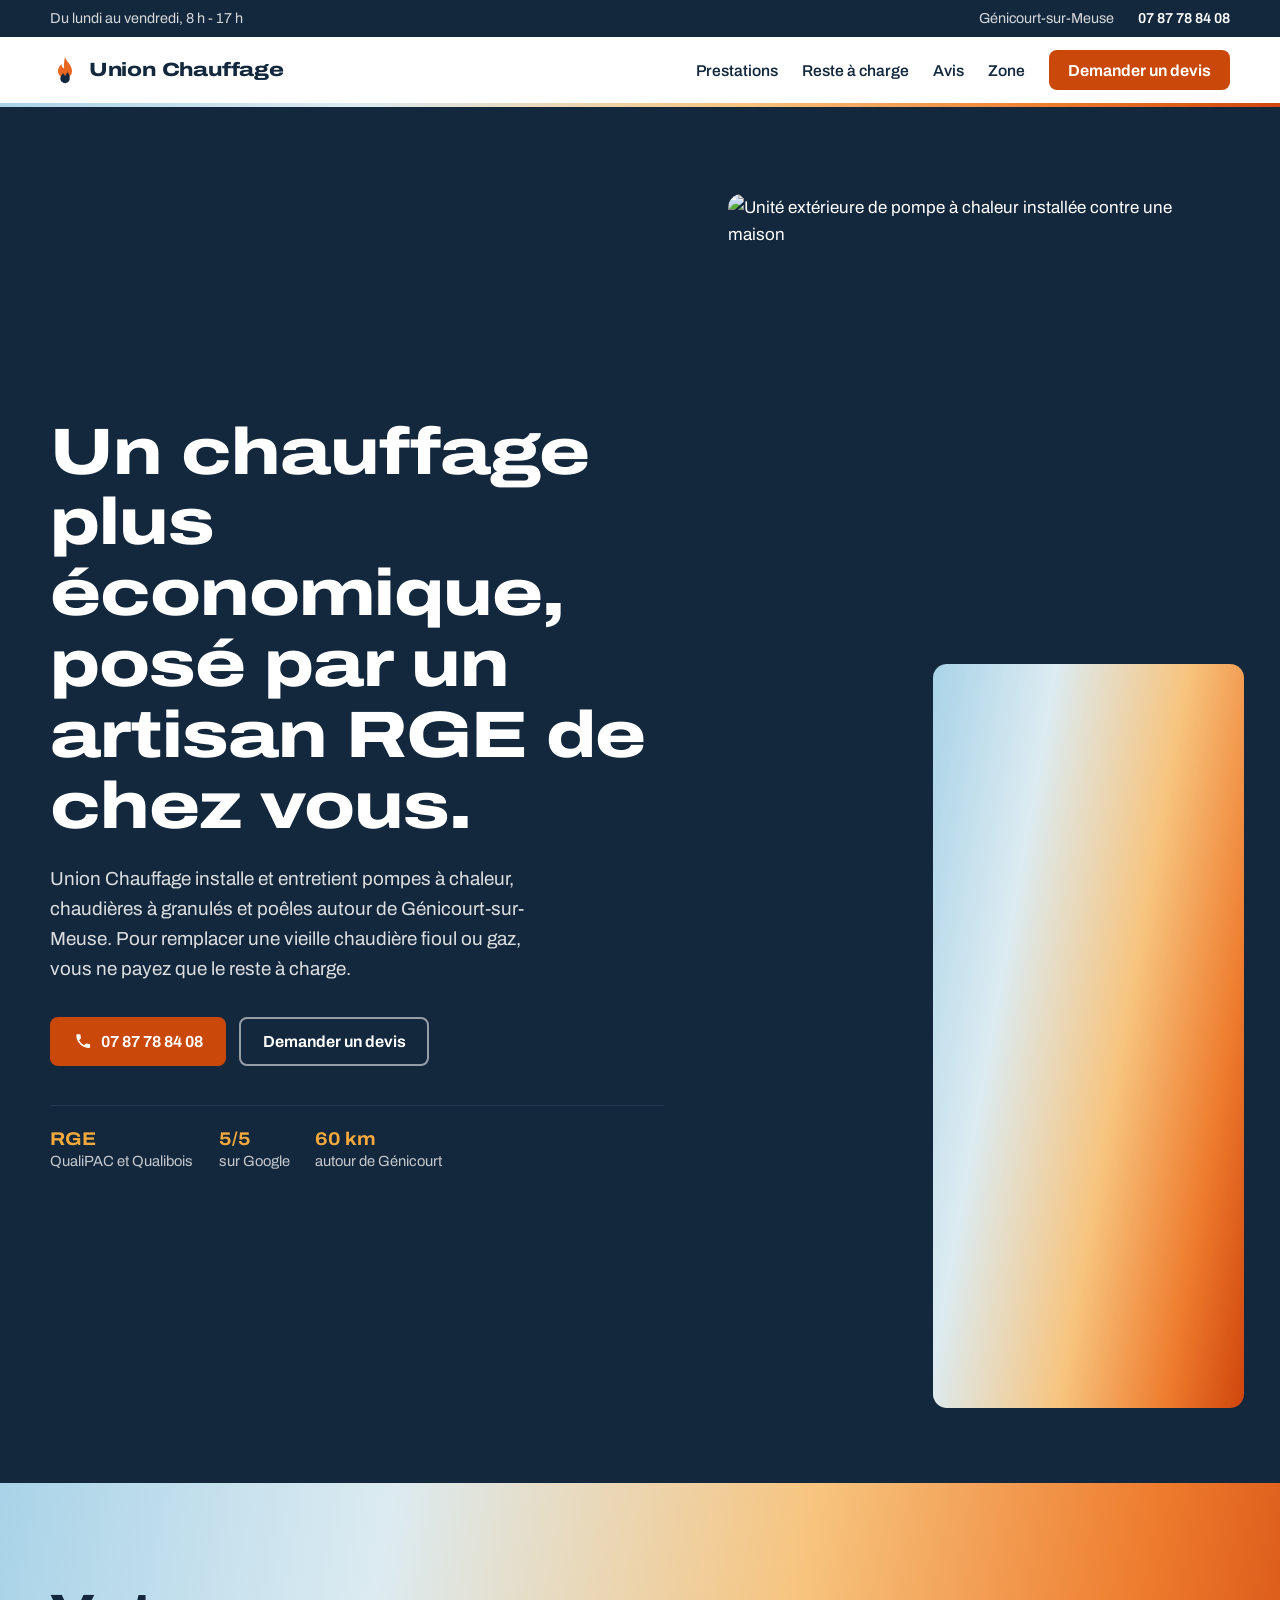
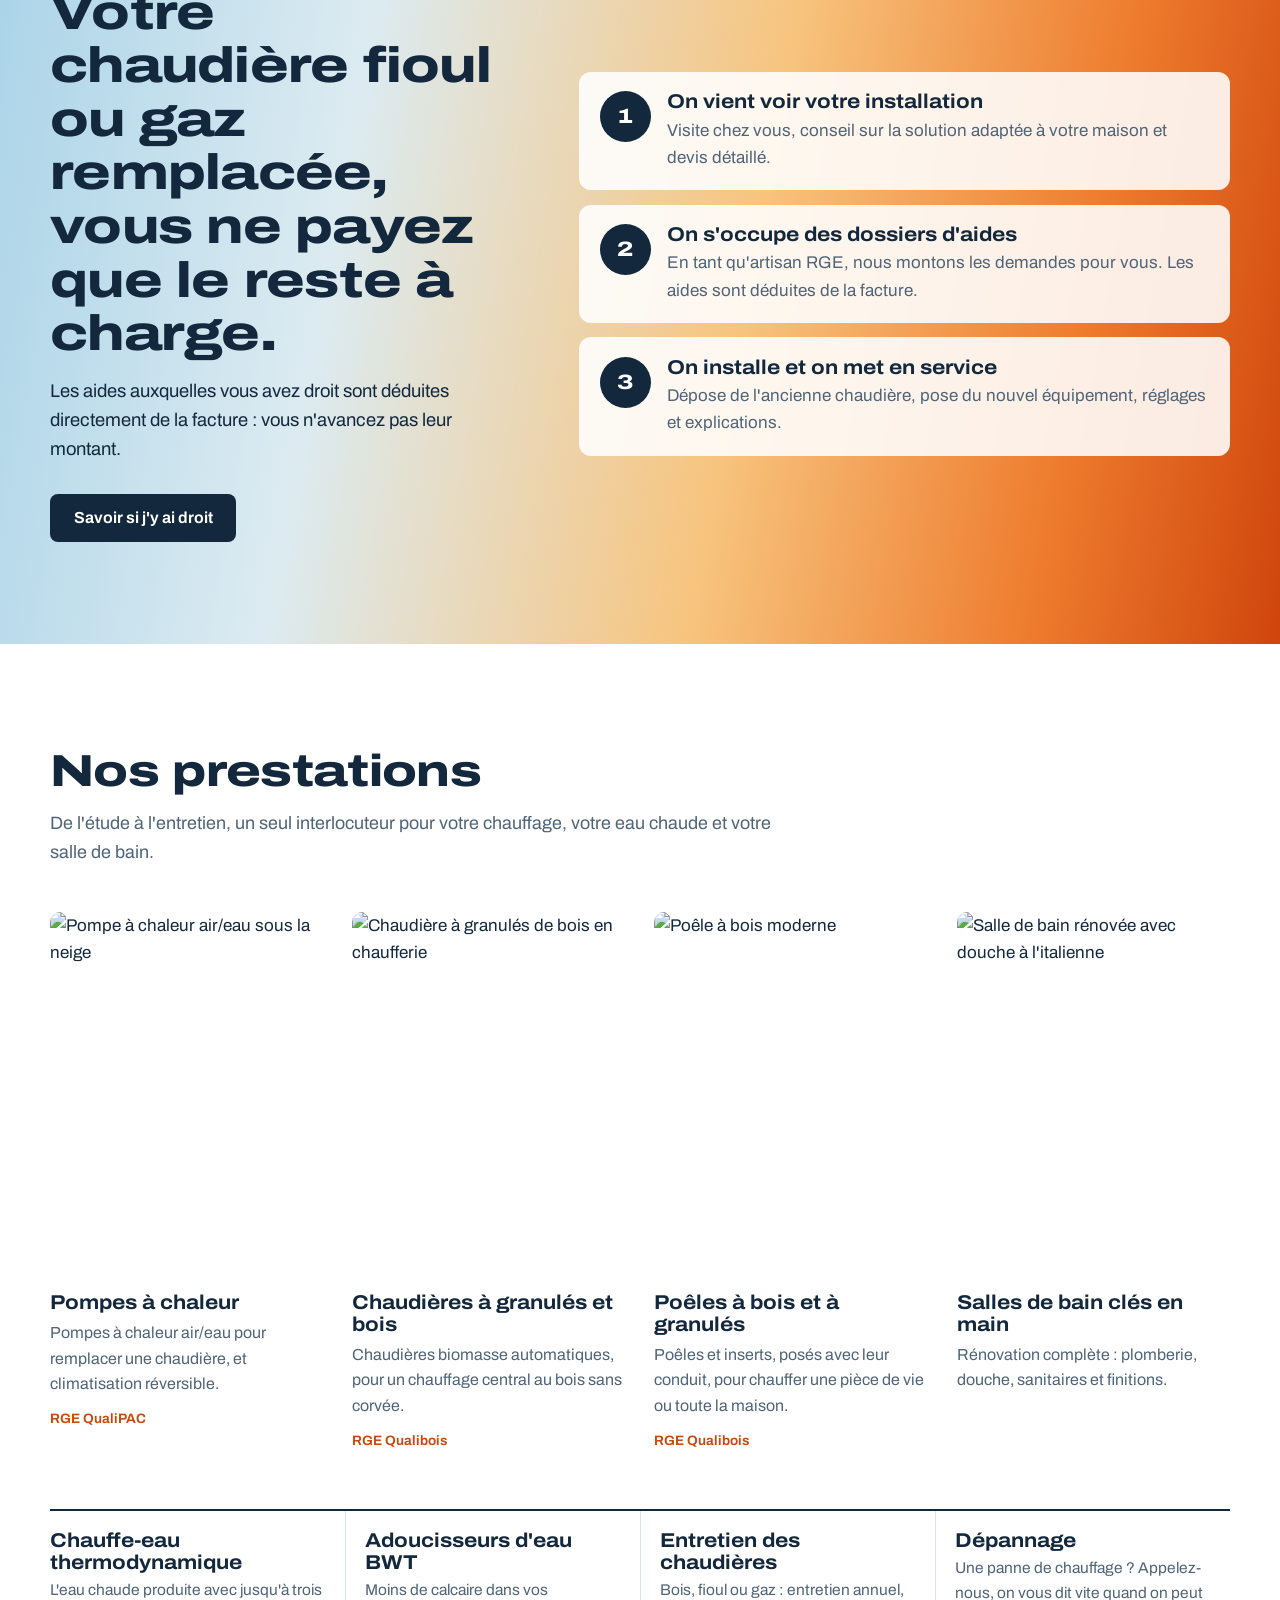
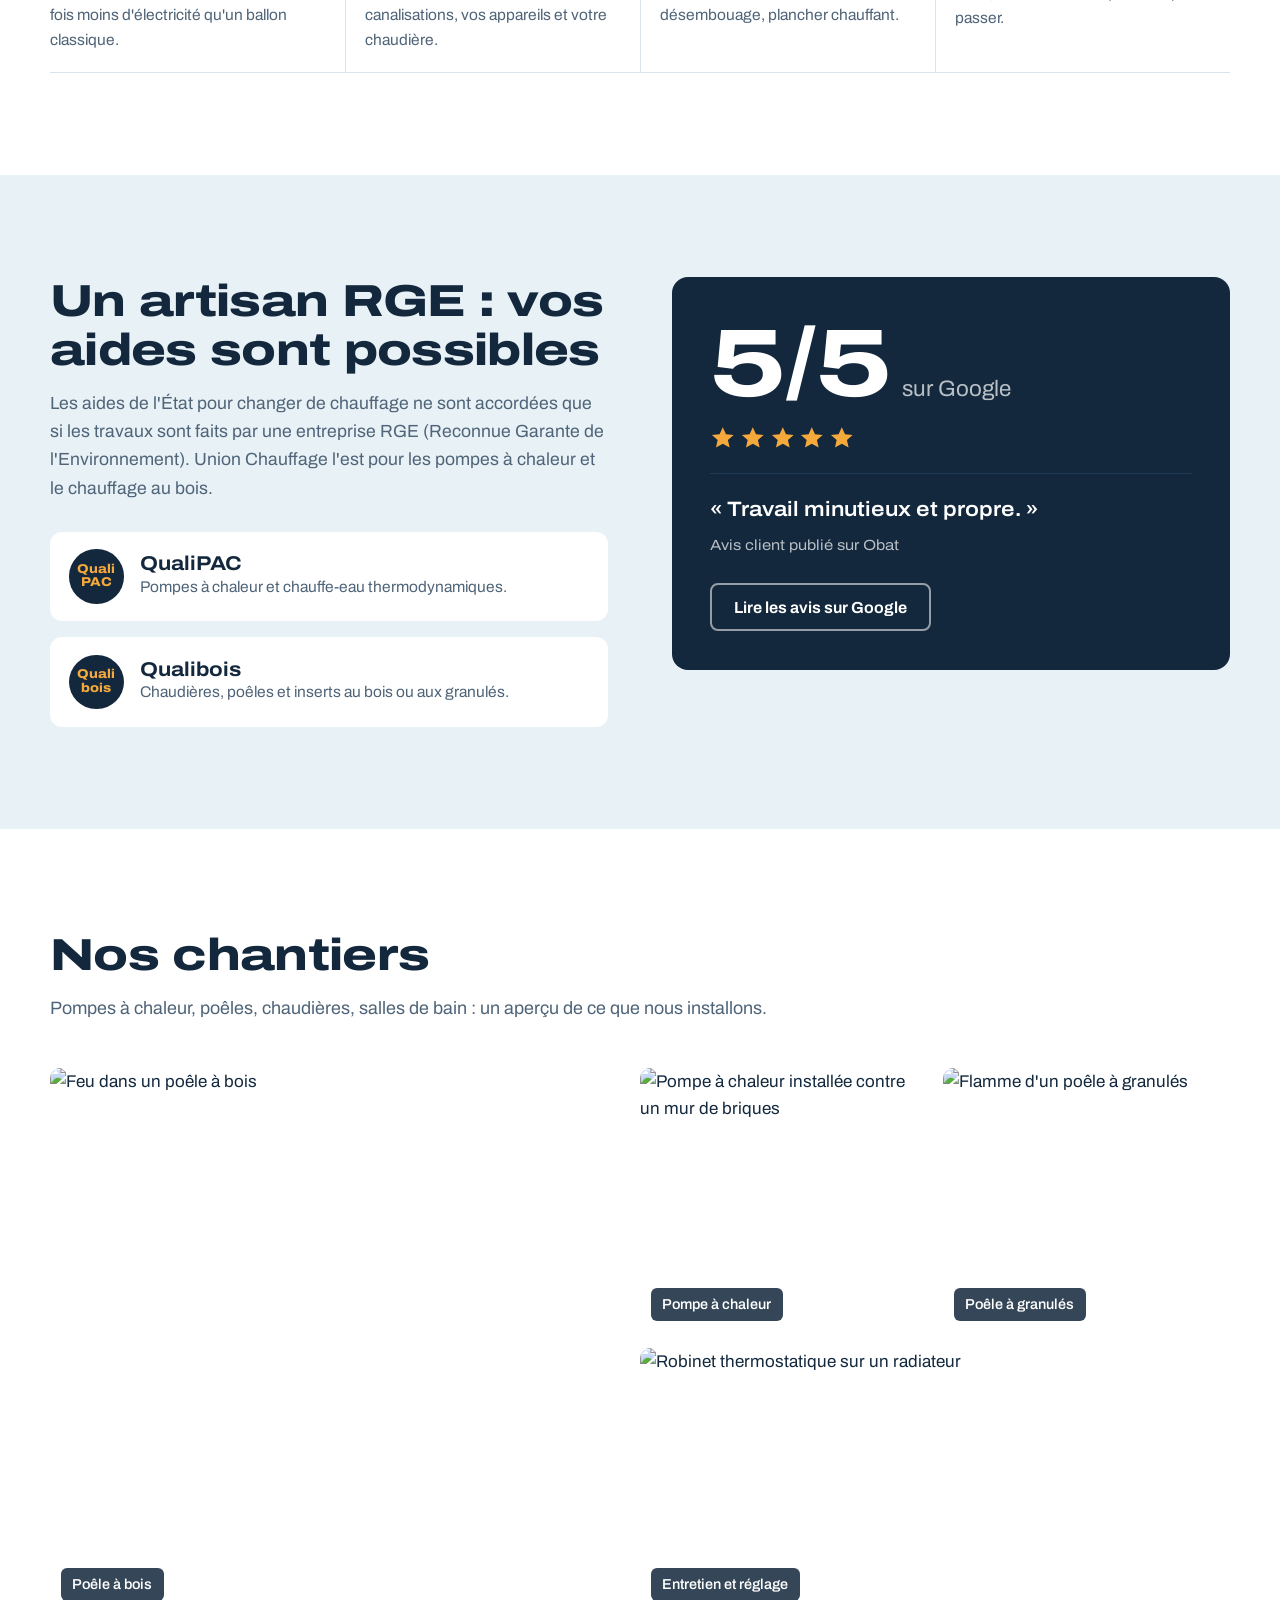
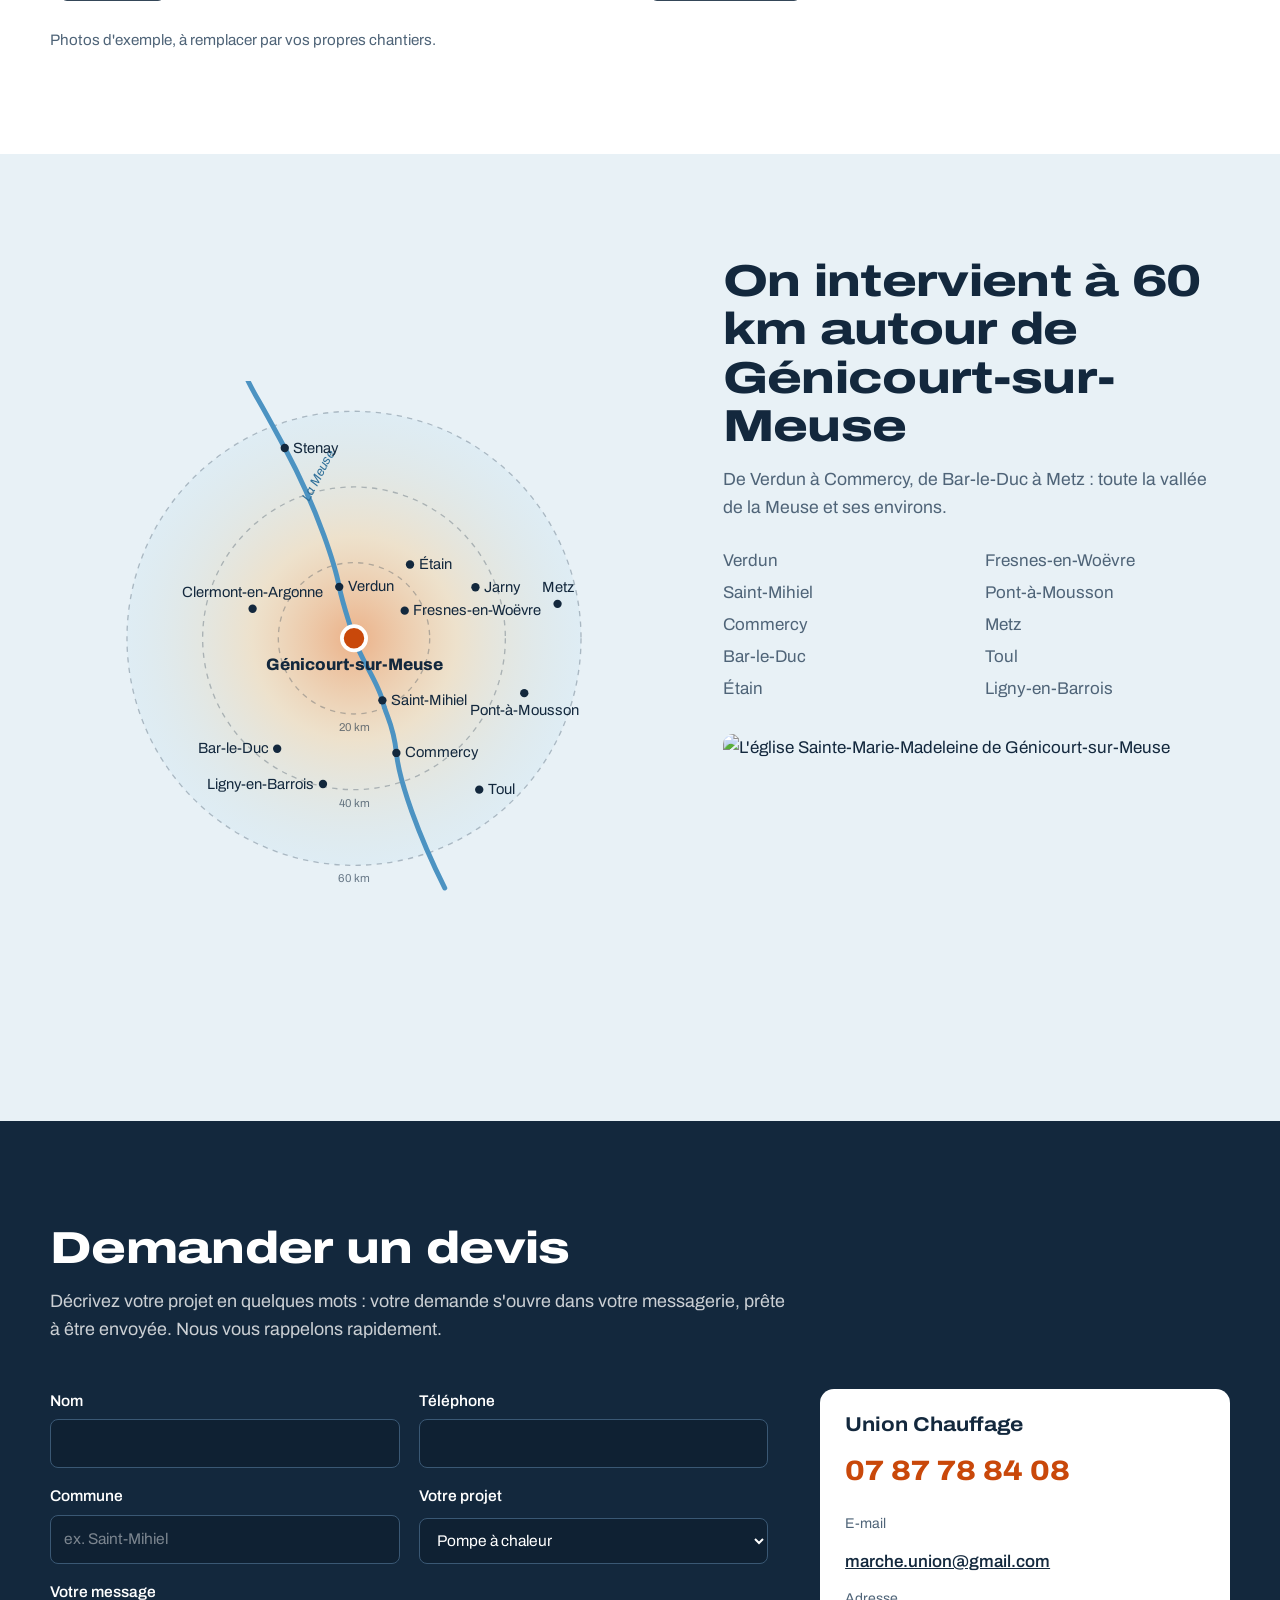
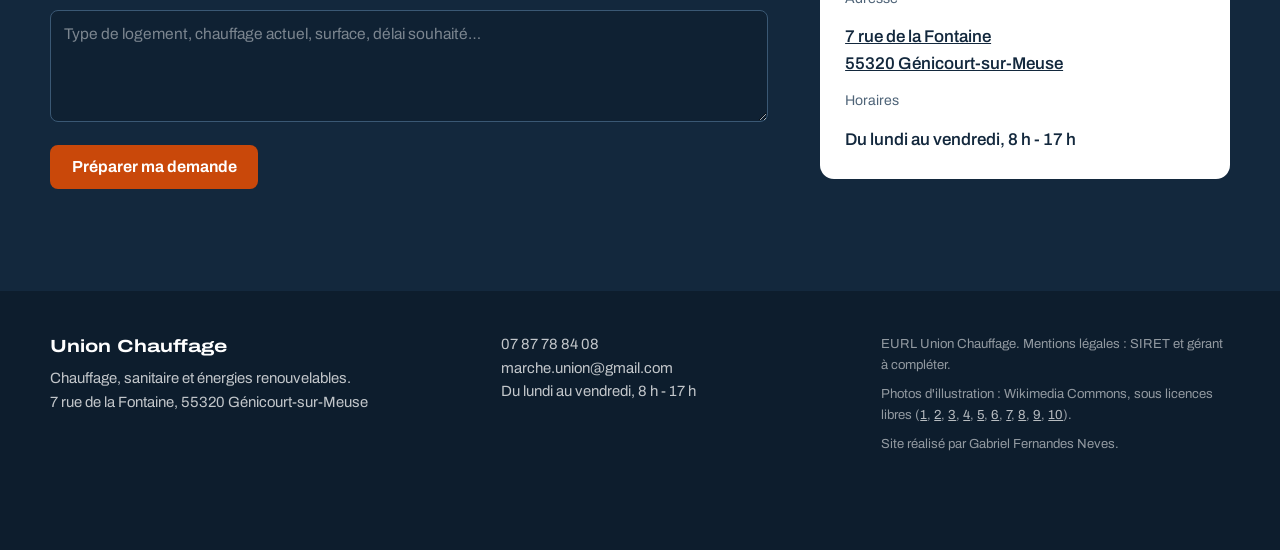
==== commit 60c7d7c2: "Photos sans logo de marque en avant Co-Authored-By: Claude Opus 5.5 <noreply@anthropic.com> Claude-S" ====
--- a/index.html
+++ b/index.html
@@ -76,7 +76,7 @@
 .hero-photo { position: relative; }
 .hero-photo img { width: 100%; aspect-ratio: 4 / 5; object-fit: cover; border-radius: 14px; }
 .hero-photo::before { content: ""; position: absolute; inset: auto -14px -14px auto; width: 62%; height: 62%; border-radius: 14px; background: var(--thermique); z-index: 0; }
-.hero-photo img { position: relative; z-index: 1; }
+.hero-photo img { position: relative; z-index: 1; object-position: 38% center; }
 @media (prefers-reduced-motion: no-preference) {
   .hero-photo::before { animation: chauffe 1.6s ease-out both .2s; }
   @keyframes chauffe { from { opacity: 0; transform: translate(-24px, -24px); } }
@@ -252,7 +252,7 @@
       </ul>
     </div>
     <div class="hero-photo">
-      <img src="https://commons.wikimedia.org/wiki/Special:FilePath/W%C3%A4rmepumpe_Au%C3%9Feneinheit.jpg?width=1280" alt="Unité extérieure de pompe à chaleur installée contre une maison" width="960" height="1200">
+      <img src="https://commons.wikimedia.org/wiki/Special:FilePath/Waermepumpe_Au%C3%9Feneinheit_mit_Elekroauto(cropped).jpg?width=1280" alt="Unité extérieure de pompe à chaleur installée contre une maison" width="960" height="1200">
     </div>
   </div>
 </section>
@@ -282,7 +282,7 @@
     </div>
     <div class="services">
       <article class="service">
-        <img src="https://commons.wikimedia.org/wiki/Special:FilePath/Outunit_of_heat_pump.jpg?width=800" alt="Pompe à chaleur air/eau" loading="lazy">
+        <img src="https://commons.wikimedia.org/wiki/Special:FilePath/Ecodan_outdoor_unit_in_the_snow.jpg?width=800" alt="Pompe à chaleur air/eau sous la neige" loading="lazy">
         <h3>Pompes à chaleur</h3>
         <p>Pompes à chaleur air/eau pour remplacer une chaudière, et climatisation réversible.</p>
         <span class="qualif">RGE QualiPAC</span>
@@ -349,7 +349,7 @@
     </div>
     <div class="galerie">
       <figure><img src="https://commons.wikimedia.org/wiki/Special:FilePath/D%C3%A9marrer_un_feu_un_po%C3%AAle_%C3%A0_bois.jpg?width=1280" alt="Feu dans un poêle à bois" loading="lazy"><figcaption>Poêle à bois</figcaption></figure>
-      <figure><img src="https://commons.wikimedia.org/wiki/Special:FilePath/Heat_pump_on_a_wall.jpg?width=800" alt="Pompe à chaleur fixée en façade" loading="lazy"><figcaption>Pompe à chaleur</figcaption></figure>
+      <figure><img src="https://commons.wikimedia.org/wiki/Special:FilePath/Outunit_of_heat_pump.jpg?width=800" alt="Pompe à chaleur installée contre un mur de briques" loading="lazy"><figcaption>Pompe à chaleur</figcaption></figure>
       <figure><img src="https://commons.wikimedia.org/wiki/Special:FilePath/Pellet_stove_flame.jpg?width=800" alt="Flamme d'un poêle à granulés" loading="lazy"><figcaption>Poêle à granulés</figcaption></figure>
       <figure><img src="https://commons.wikimedia.org/wiki/Special:FilePath/Danfoss_thermostatic_radiator_valve.jpg?width=1280" alt="Robinet thermostatique sur un radiateur" loading="lazy"><figcaption>Entretien et réglage</figcaption></figure>
     </div>
@@ -465,7 +465,7 @@
     </div>
     <div class="petit">
       <p>EURL Union Chauffage. Mentions légales : SIRET et gérant à compléter.</p>
-      <p style="margin-top:.5rem">Photos d'illustration : Wikimedia Commons, sous licences libres (<a href="https://commons.wikimedia.org/wiki/File:W%C3%A4rmepumpe_Au%C3%9Feneinheit.jpg">1</a>, <a href="https://commons.wikimedia.org/wiki/File:Outunit_of_heat_pump.jpg">2</a>, <a href="https://commons.wikimedia.org/wiki/File:Okofen_wood_pellet_boiler.jpg">3</a>, <a href="https://commons.wikimedia.org/wiki/File:Wasserf%C3%BChrender_Holzvergaserofen.jpg">4</a>, <a href="https://commons.wikimedia.org/wiki/File:Modern_bathroom_design_featuring_shower_enclosure,_circular_mirror,_and_stylish_decor_in_a_small_space_renovation.jpg">5</a>, <a href="https://commons.wikimedia.org/wiki/File:D%C3%A9marrer_un_feu_un_po%C3%AAle_%C3%A0_bois.jpg">6</a>, <a href="https://commons.wikimedia.org/wiki/File:Heat_pump_on_a_wall.jpg">7</a>, <a href="https://commons.wikimedia.org/wiki/File:Pellet_stove_flame.jpg">8</a>, <a href="https://commons.wikimedia.org/wiki/File:Danfoss_thermostatic_radiator_valve.jpg">9</a>, <a href="https://commons.wikimedia.org/wiki/File:G%C3%A9nicourt-sur-Meuse_L'%C3%A9glise_Sainte-Marie-Madeleine.JPG">10</a>).</p>
+      <p style="margin-top:.5rem">Photos d'illustration : Wikimedia Commons, sous licences libres (<a href="https://commons.wikimedia.org/wiki/File:Waermepumpe_Au%C3%9Feneinheit_mit_Elekroauto(cropped).jpg">1</a>, <a href="https://commons.wikimedia.org/wiki/File:Outunit_of_heat_pump.jpg">2</a>, <a href="https://commons.wikimedia.org/wiki/File:Okofen_wood_pellet_boiler.jpg">3</a>, <a href="https://commons.wikimedia.org/wiki/File:Wasserf%C3%BChrender_Holzvergaserofen.jpg">4</a>, <a href="https://commons.wikimedia.org/wiki/File:Modern_bathroom_design_featuring_shower_enclosure,_circular_mirror,_and_stylish_decor_in_a_small_space_renovation.jpg">5</a>, <a href="https://commons.wikimedia.org/wiki/File:D%C3%A9marrer_un_feu_un_po%C3%AAle_%C3%A0_bois.jpg">6</a>, <a href="https://commons.wikimedia.org/wiki/File:Ecodan_outdoor_unit_in_the_snow.jpg">7</a>, <a href="https://commons.wikimedia.org/wiki/File:Pellet_stove_flame.jpg">8</a>, <a href="https://commons.wikimedia.org/wiki/File:Danfoss_thermostatic_radiator_valve.jpg">9</a>, <a href="https://commons.wikimedia.org/wiki/File:G%C3%A9nicourt-sur-Meuse_L'%C3%A9glise_Sainte-Marie-Madeleine.JPG">10</a>).</p>
       <p style="margin-top:.5rem">Site réalisé par Gabriel Fernandes Neves.</p>
     </div>
   </div>
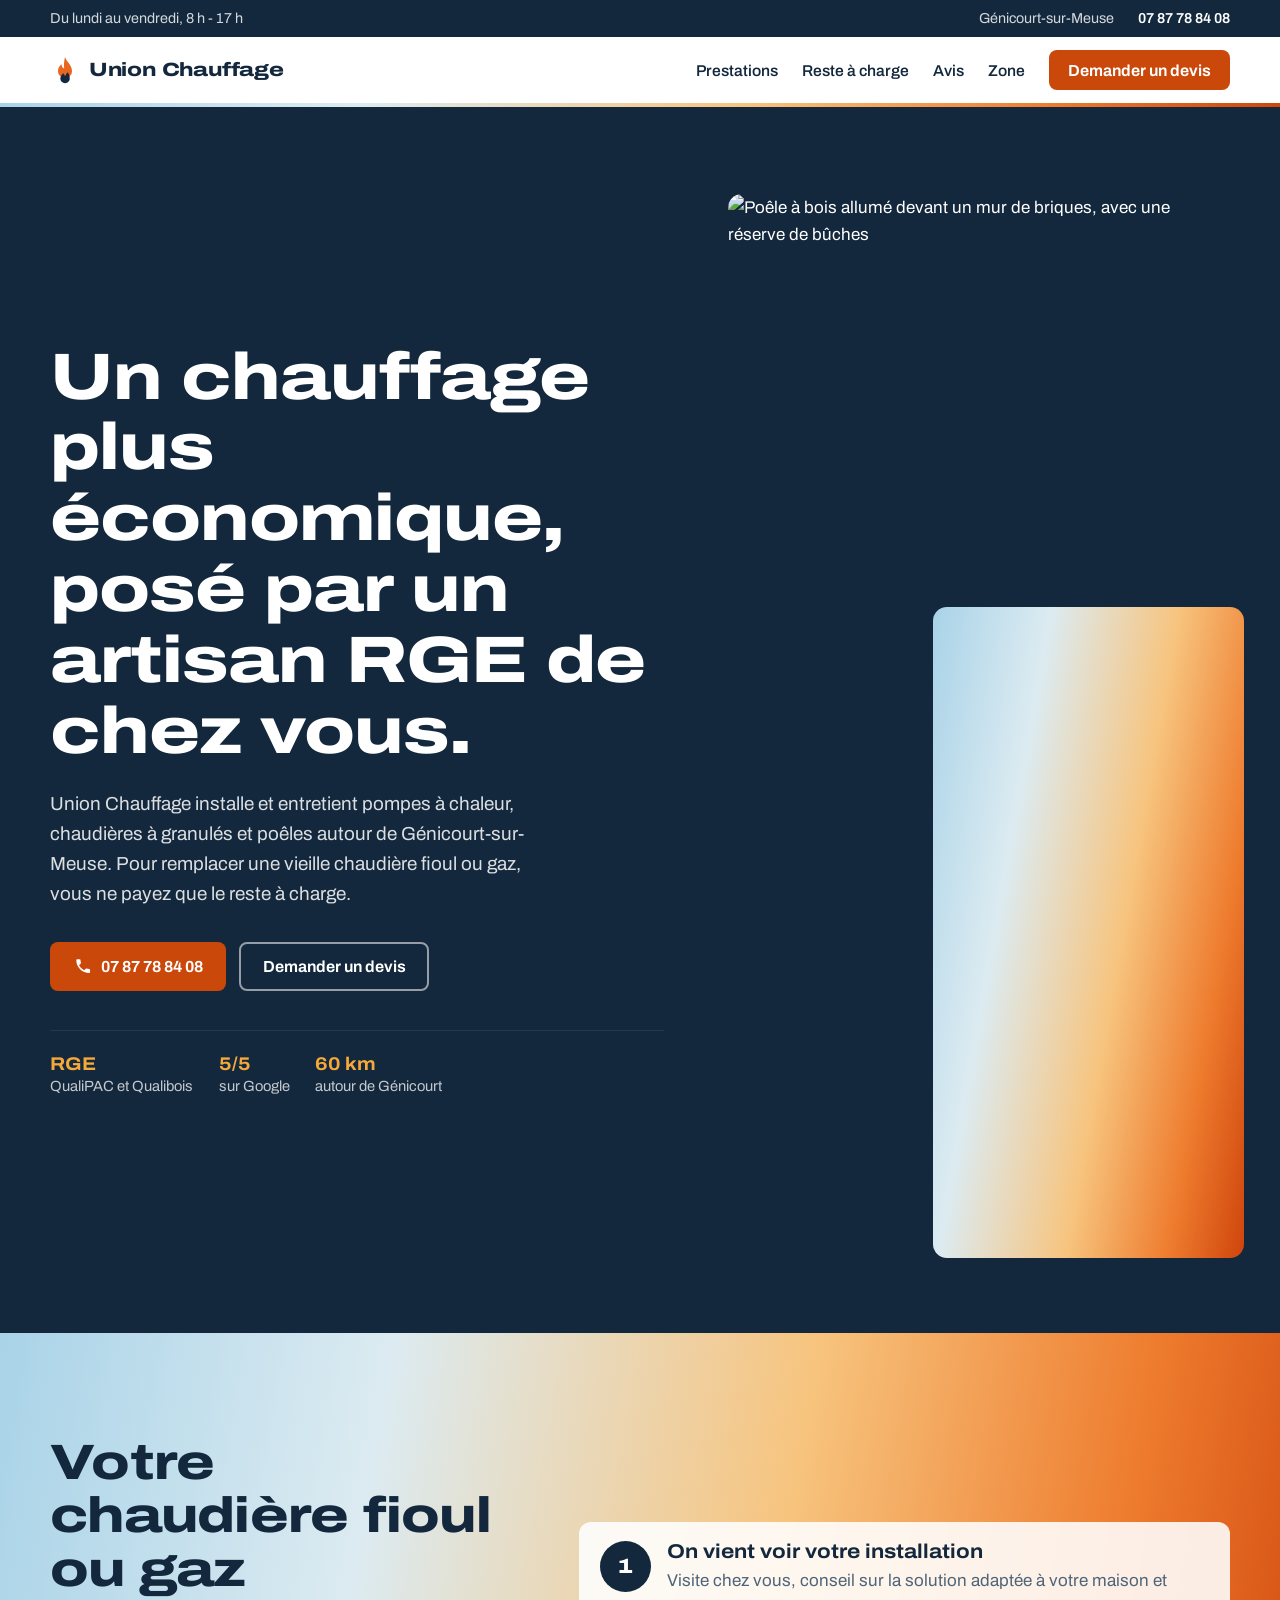
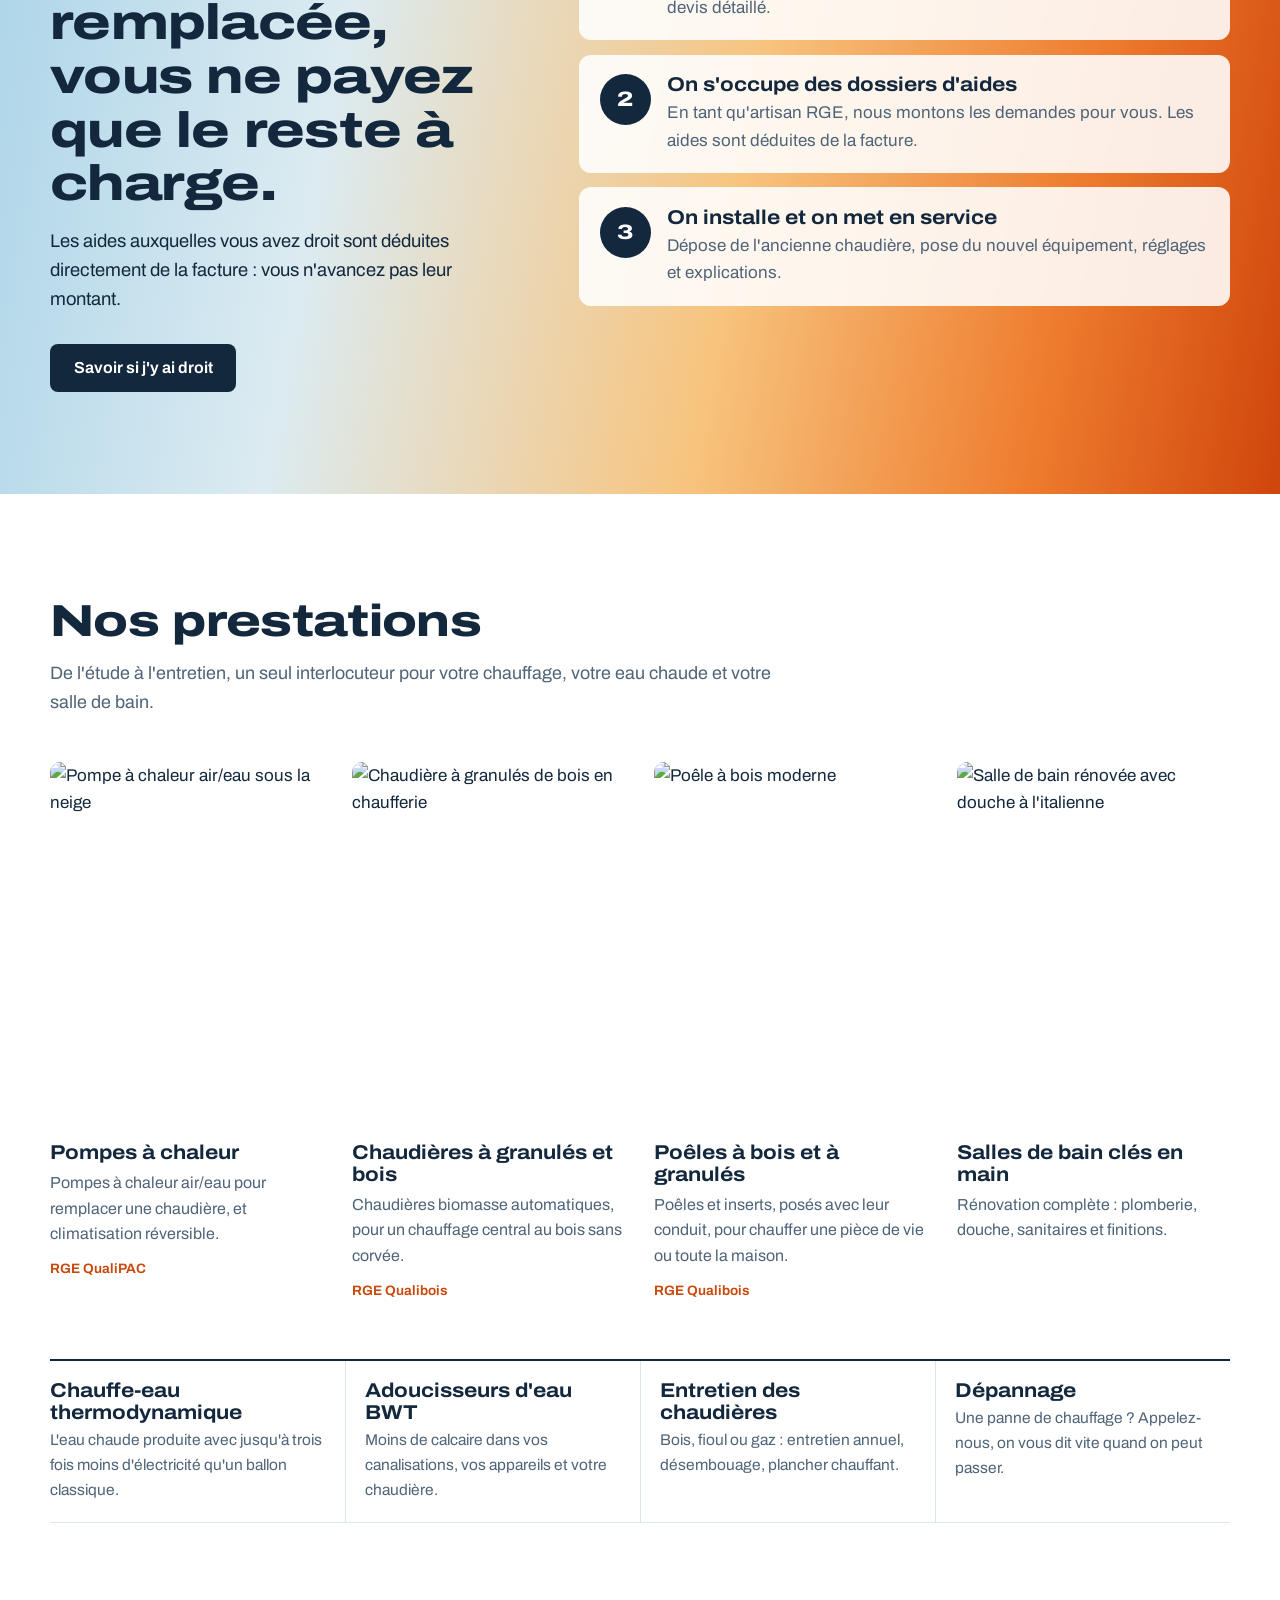
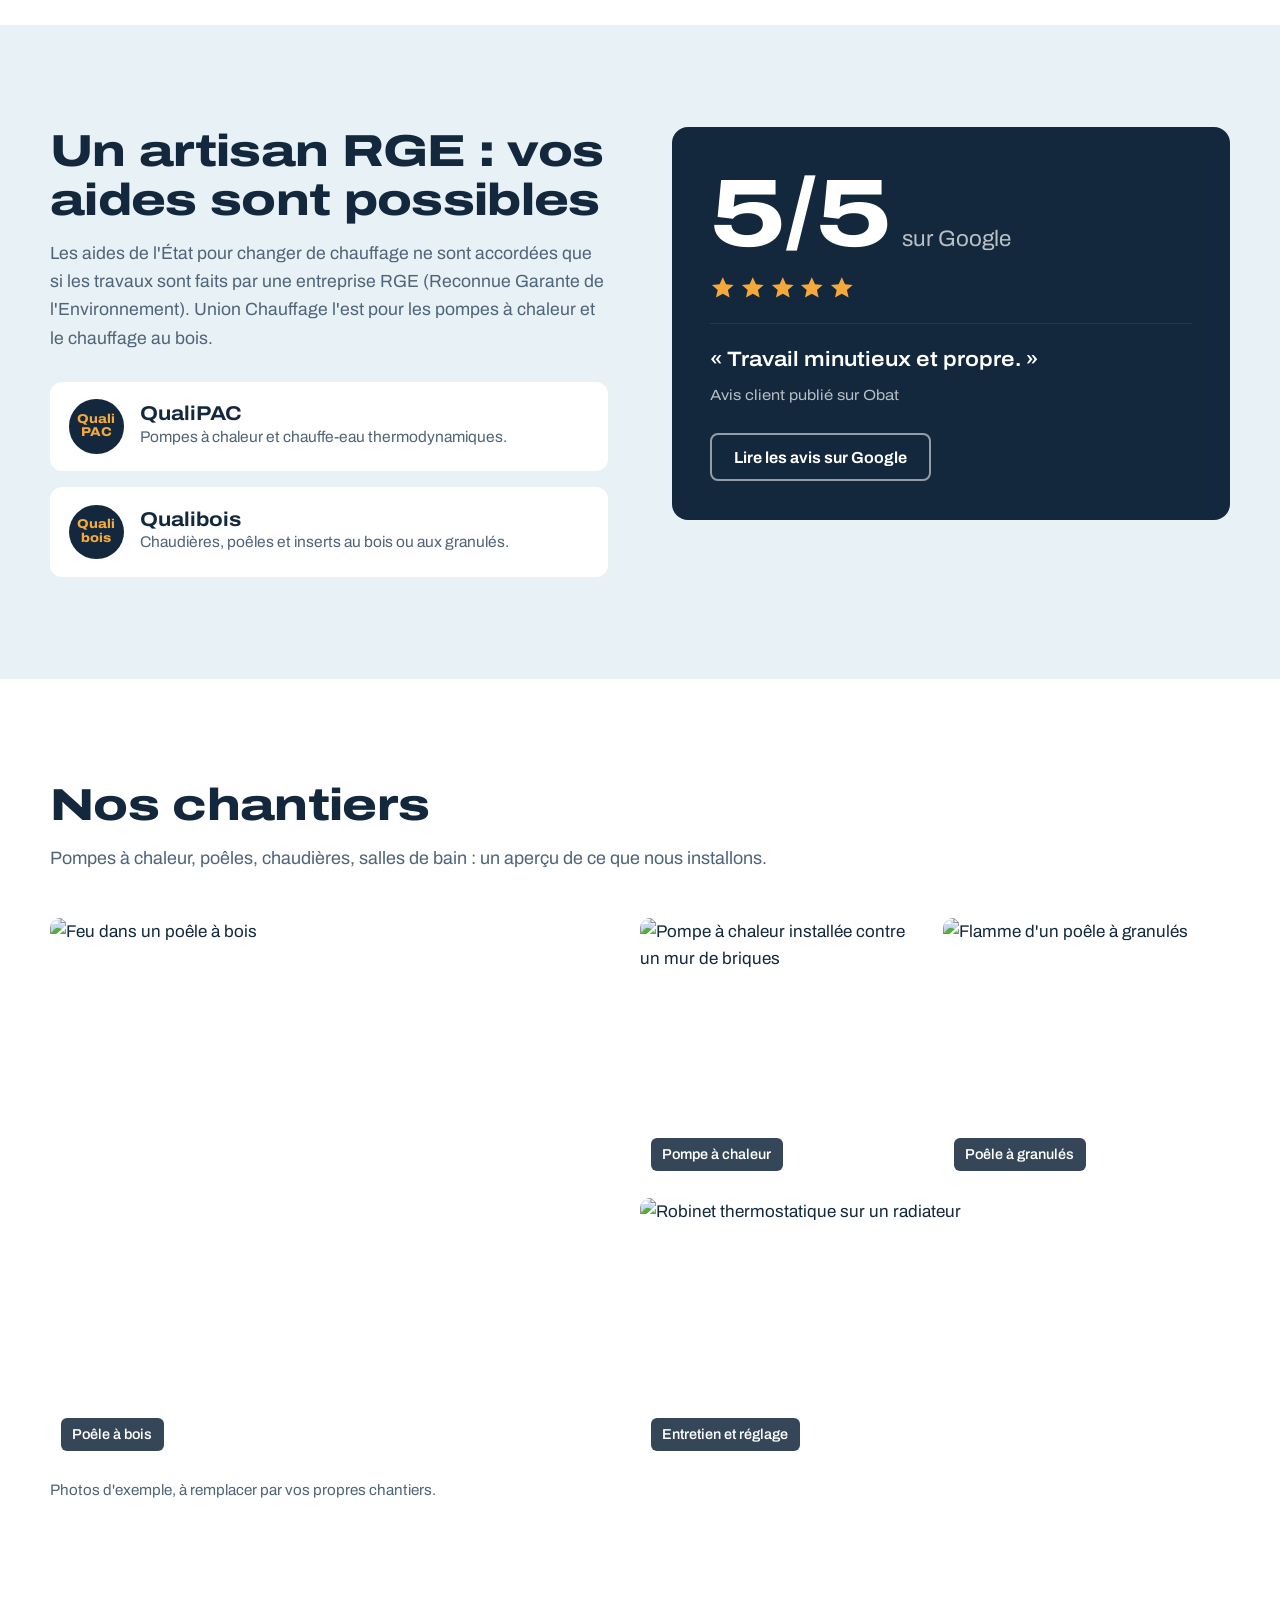
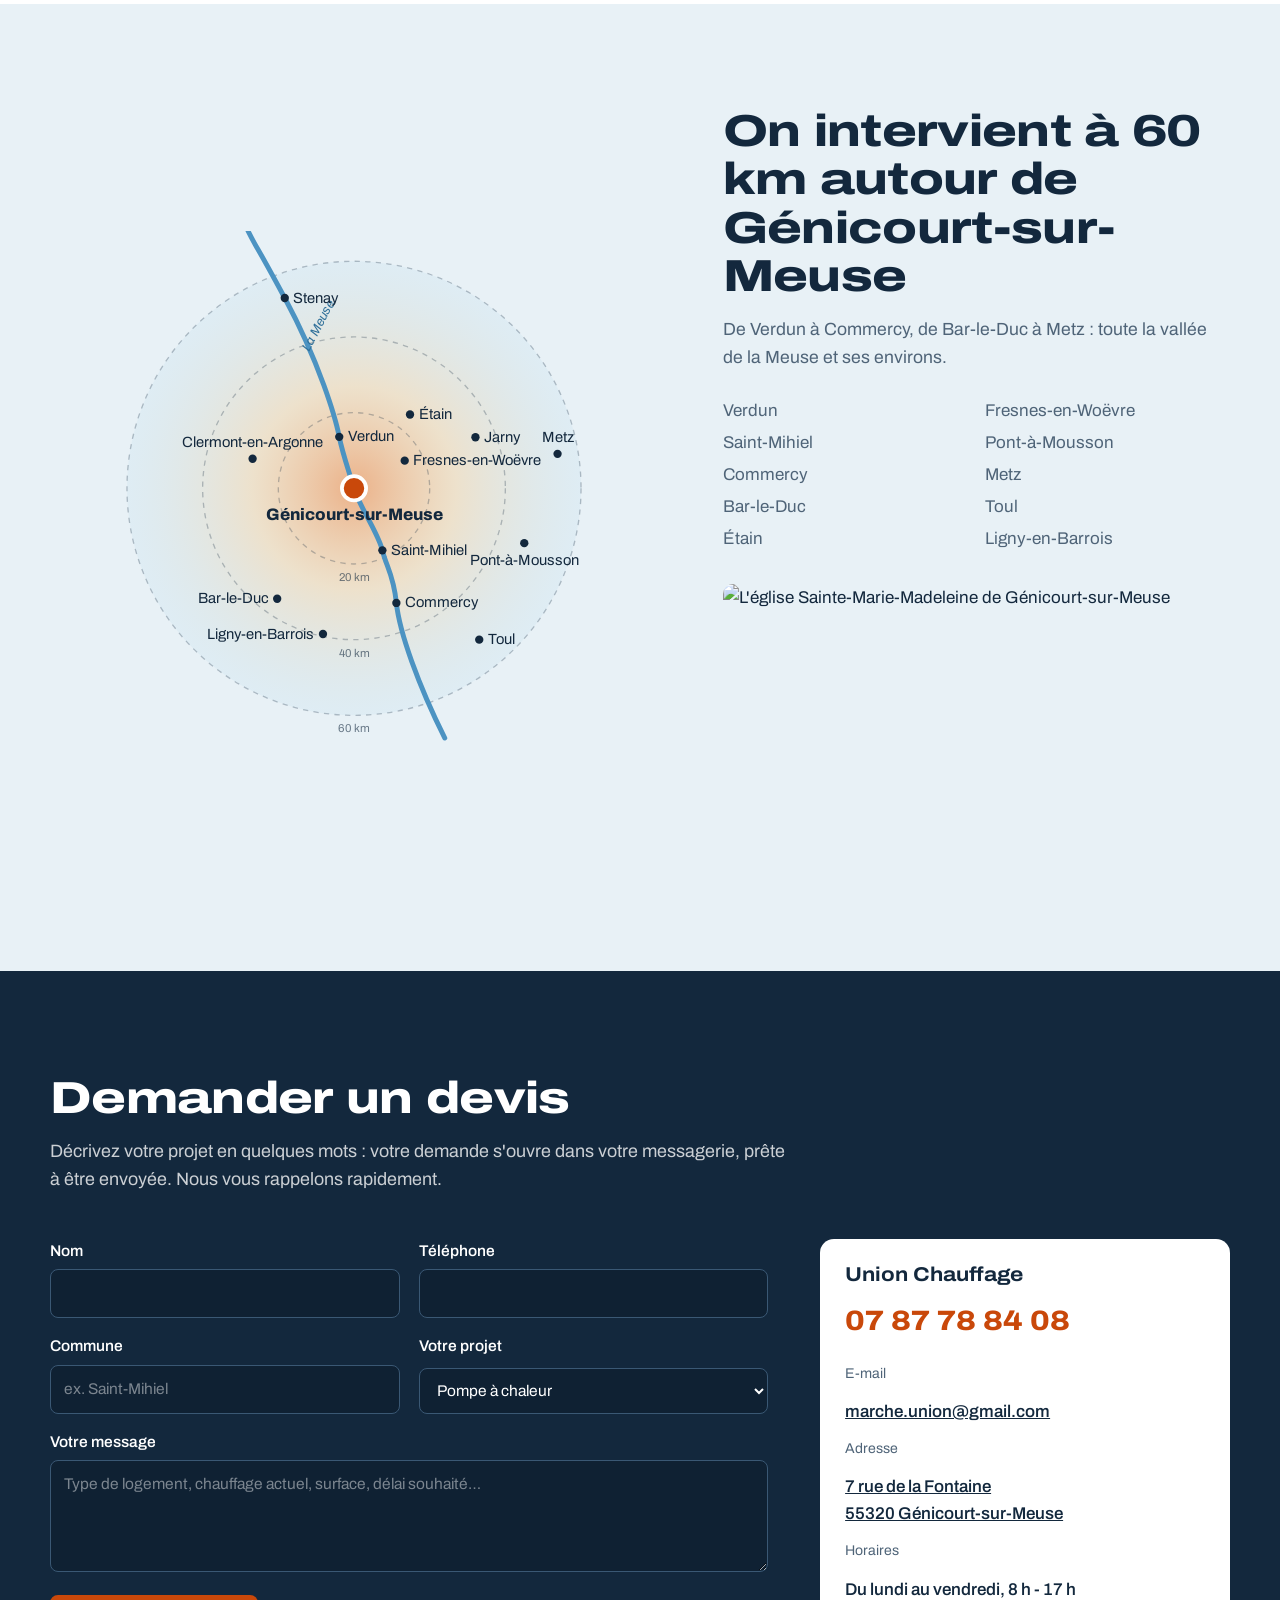
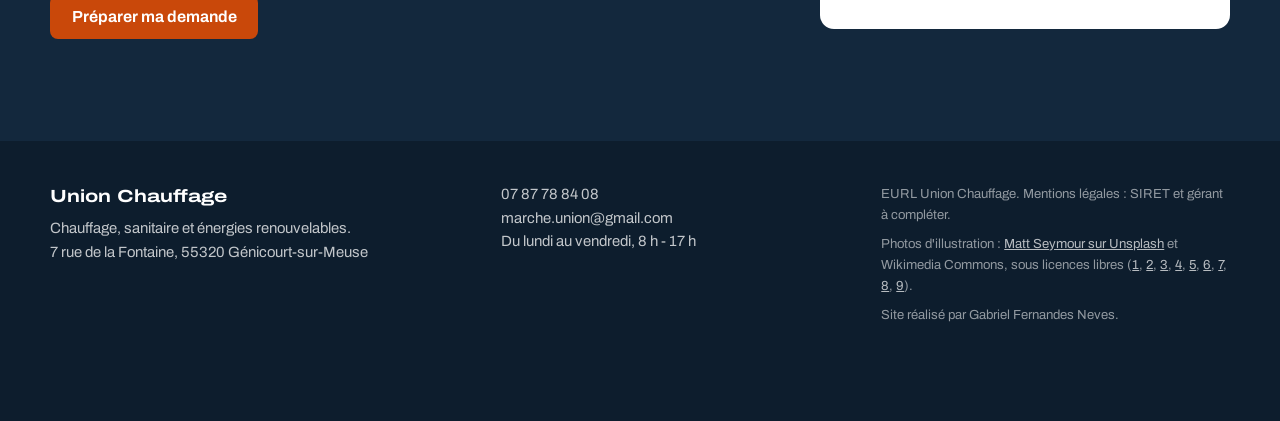
==== commit f68a9a16: "Nouvelle photo d'accueil (poêle à bois) Co-Authored-By: Claude Opus 5.5 <noreply@anthropic.com> Clau" ====
--- a/index.html
+++ b/index.html
@@ -74,9 +74,9 @@
 .preuves b { font-size: 1.15rem; font-stretch: 112%; color: var(--ambre); }
 .preuves span { font-size: .92rem; color: rgba(255,255,255,.75); }
 .hero-photo { position: relative; }
-.hero-photo img { width: 100%; aspect-ratio: 4 / 5; object-fit: cover; border-radius: 14px; }
+.hero-photo img { width: 100%; aspect-ratio: 4 / 3; object-fit: cover; border-radius: 14px; }
 .hero-photo::before { content: ""; position: absolute; inset: auto -14px -14px auto; width: 62%; height: 62%; border-radius: 14px; background: var(--thermique); z-index: 0; }
-.hero-photo img { position: relative; z-index: 1; object-position: 38% center; }
+.hero-photo img { position: relative; z-index: 1; }
 @media (prefers-reduced-motion: no-preference) {
   .hero-photo::before { animation: chauffe 1.6s ease-out both .2s; }
   @keyframes chauffe { from { opacity: 0; transform: translate(-24px, -24px); } }
@@ -252,7 +252,7 @@
       </ul>
     </div>
     <div class="hero-photo">
-      <img src="https://commons.wikimedia.org/wiki/Special:FilePath/Waermepumpe_Au%C3%9Feneinheit_mit_Elekroauto(cropped).jpg?width=1280" alt="Unité extérieure de pompe à chaleur installée contre une maison" width="960" height="1200">
+      <img src="https://images.unsplash.com/photo-1605357625516-575fec3e086b?w=1400&q=80&auto=format&fit=crop" alt="Poêle à bois allumé devant un mur de briques, avec une réserve de bûches" width="1400" height="1050">
     </div>
   </div>
 </section>
@@ -465,7 +465,7 @@
     </div>
     <div class="petit">
       <p>EURL Union Chauffage. Mentions légales : SIRET et gérant à compléter.</p>
-      <p style="margin-top:.5rem">Photos d'illustration : Wikimedia Commons, sous licences libres (<a href="https://commons.wikimedia.org/wiki/File:Waermepumpe_Au%C3%9Feneinheit_mit_Elekroauto(cropped).jpg">1</a>, <a href="https://commons.wikimedia.org/wiki/File:Outunit_of_heat_pump.jpg">2</a>, <a href="https://commons.wikimedia.org/wiki/File:Okofen_wood_pellet_boiler.jpg">3</a>, <a href="https://commons.wikimedia.org/wiki/File:Wasserf%C3%BChrender_Holzvergaserofen.jpg">4</a>, <a href="https://commons.wikimedia.org/wiki/File:Modern_bathroom_design_featuring_shower_enclosure,_circular_mirror,_and_stylish_decor_in_a_small_space_renovation.jpg">5</a>, <a href="https://commons.wikimedia.org/wiki/File:D%C3%A9marrer_un_feu_un_po%C3%AAle_%C3%A0_bois.jpg">6</a>, <a href="https://commons.wikimedia.org/wiki/File:Ecodan_outdoor_unit_in_the_snow.jpg">7</a>, <a href="https://commons.wikimedia.org/wiki/File:Pellet_stove_flame.jpg">8</a>, <a href="https://commons.wikimedia.org/wiki/File:Danfoss_thermostatic_radiator_valve.jpg">9</a>, <a href="https://commons.wikimedia.org/wiki/File:G%C3%A9nicourt-sur-Meuse_L'%C3%A9glise_Sainte-Marie-Madeleine.JPG">10</a>).</p>
+      <p style="margin-top:.5rem">Photos d'illustration : <a href="https://unsplash.com/photos/black-wood-burner-near-brown-brick-wall-1LtwLstsQXI">Matt Seymour sur Unsplash</a> et Wikimedia Commons, sous licences libres (<a href="https://commons.wikimedia.org/wiki/File:Outunit_of_heat_pump.jpg">1</a>, <a href="https://commons.wikimedia.org/wiki/File:Okofen_wood_pellet_boiler.jpg">2</a>, <a href="https://commons.wikimedia.org/wiki/File:Wasserf%C3%BChrender_Holzvergaserofen.jpg">3</a>, <a href="https://commons.wikimedia.org/wiki/File:Modern_bathroom_design_featuring_shower_enclosure,_circular_mirror,_and_stylish_decor_in_a_small_space_renovation.jpg">4</a>, <a href="https://commons.wikimedia.org/wiki/File:D%C3%A9marrer_un_feu_un_po%C3%AAle_%C3%A0_bois.jpg">5</a>, <a href="https://commons.wikimedia.org/wiki/File:Ecodan_outdoor_unit_in_the_snow.jpg">6</a>, <a href="https://commons.wikimedia.org/wiki/File:Pellet_stove_flame.jpg">7</a>, <a href="https://commons.wikimedia.org/wiki/File:Danfoss_thermostatic_radiator_valve.jpg">8</a>, <a href="https://commons.wikimedia.org/wiki/File:G%C3%A9nicourt-sur-Meuse_L'%C3%A9glise_Sainte-Marie-Madeleine.JPG">9</a>).</p>
       <p style="margin-top:.5rem">Site réalisé par Gabriel Fernandes Neves.</p>
     </div>
   </div>
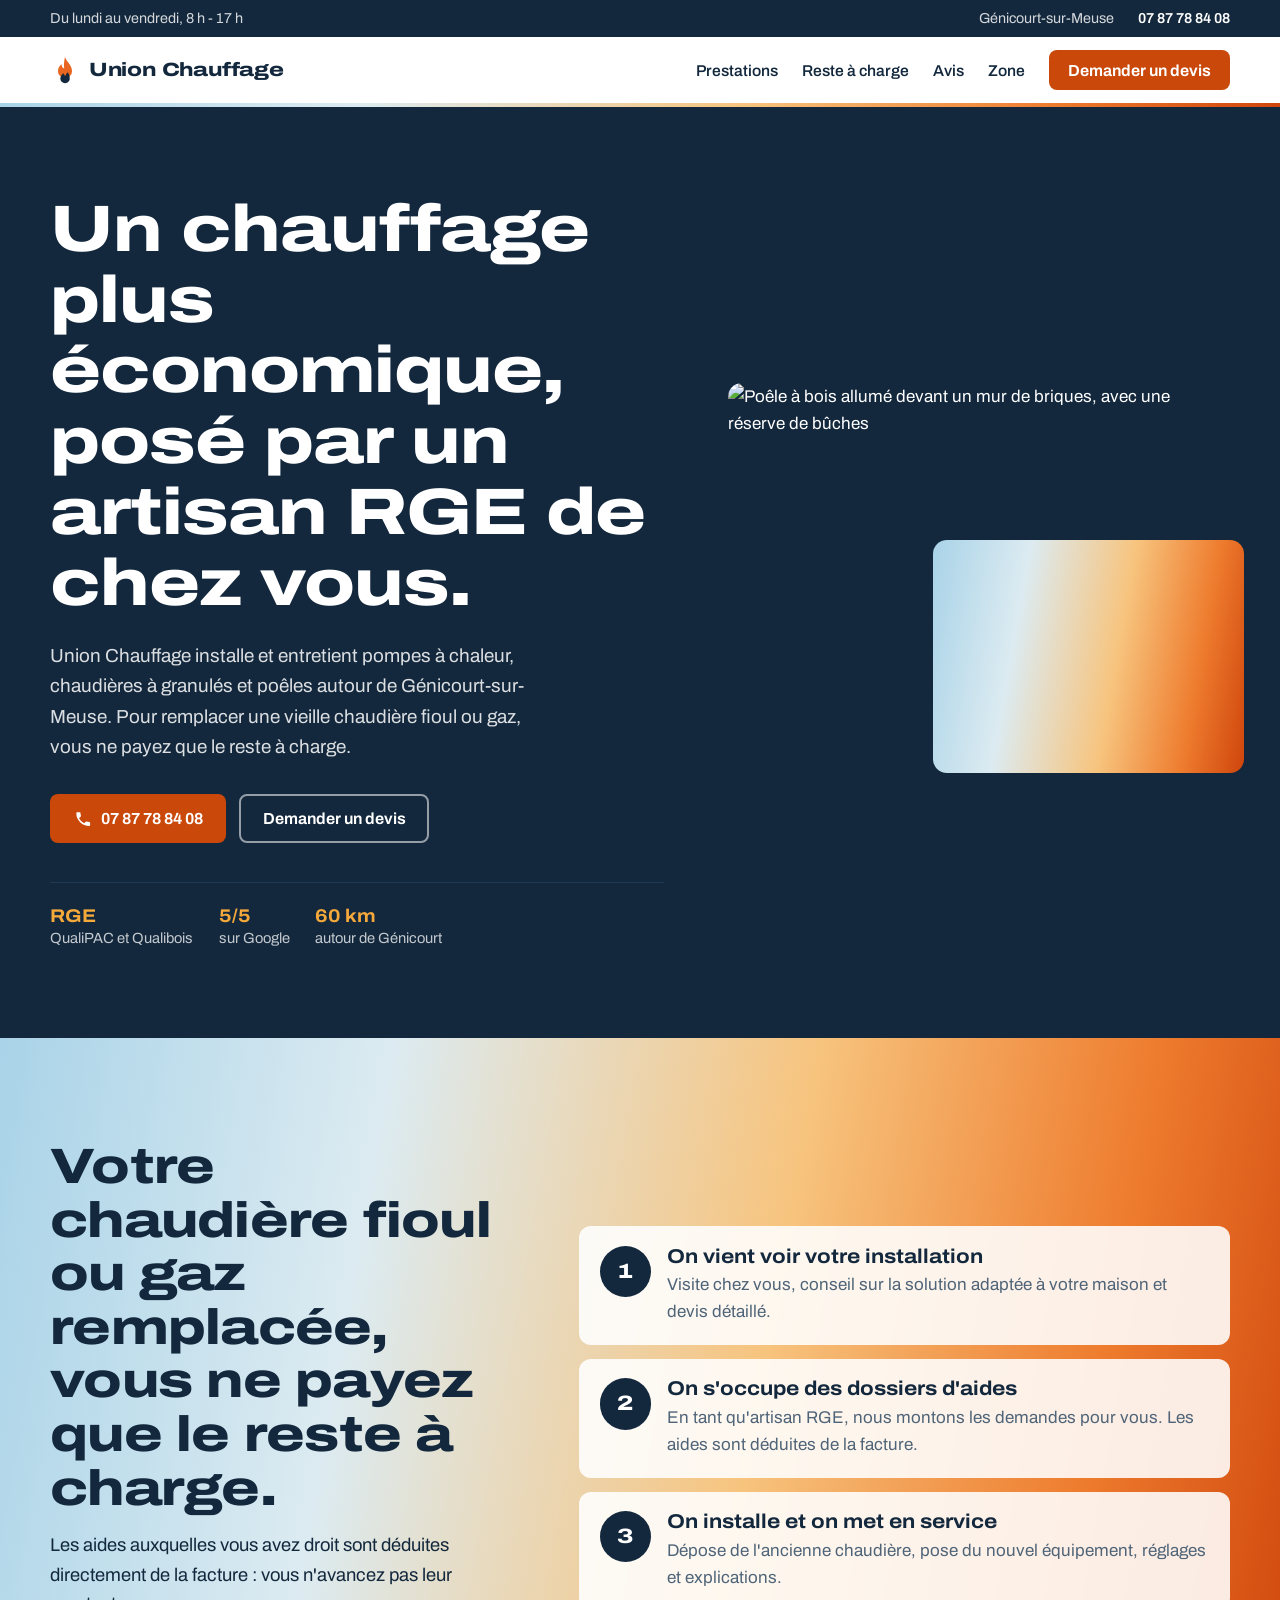
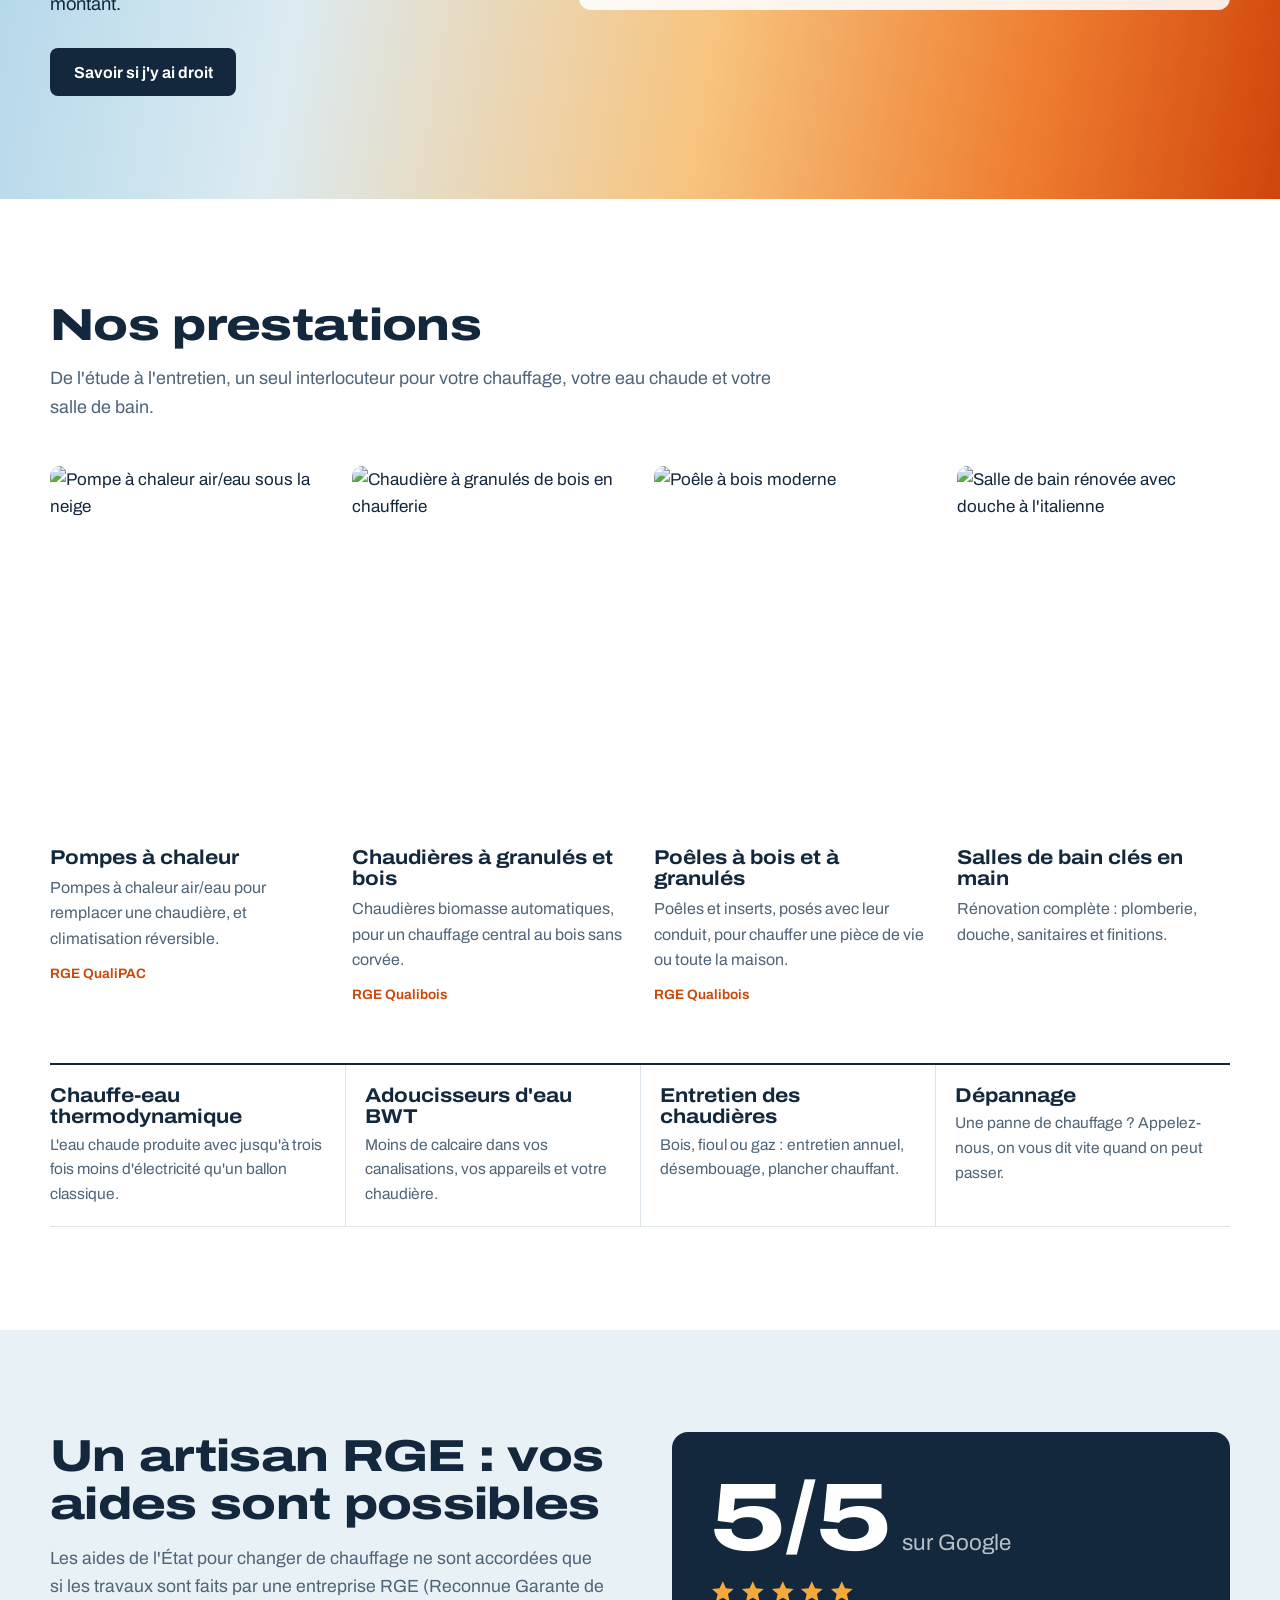
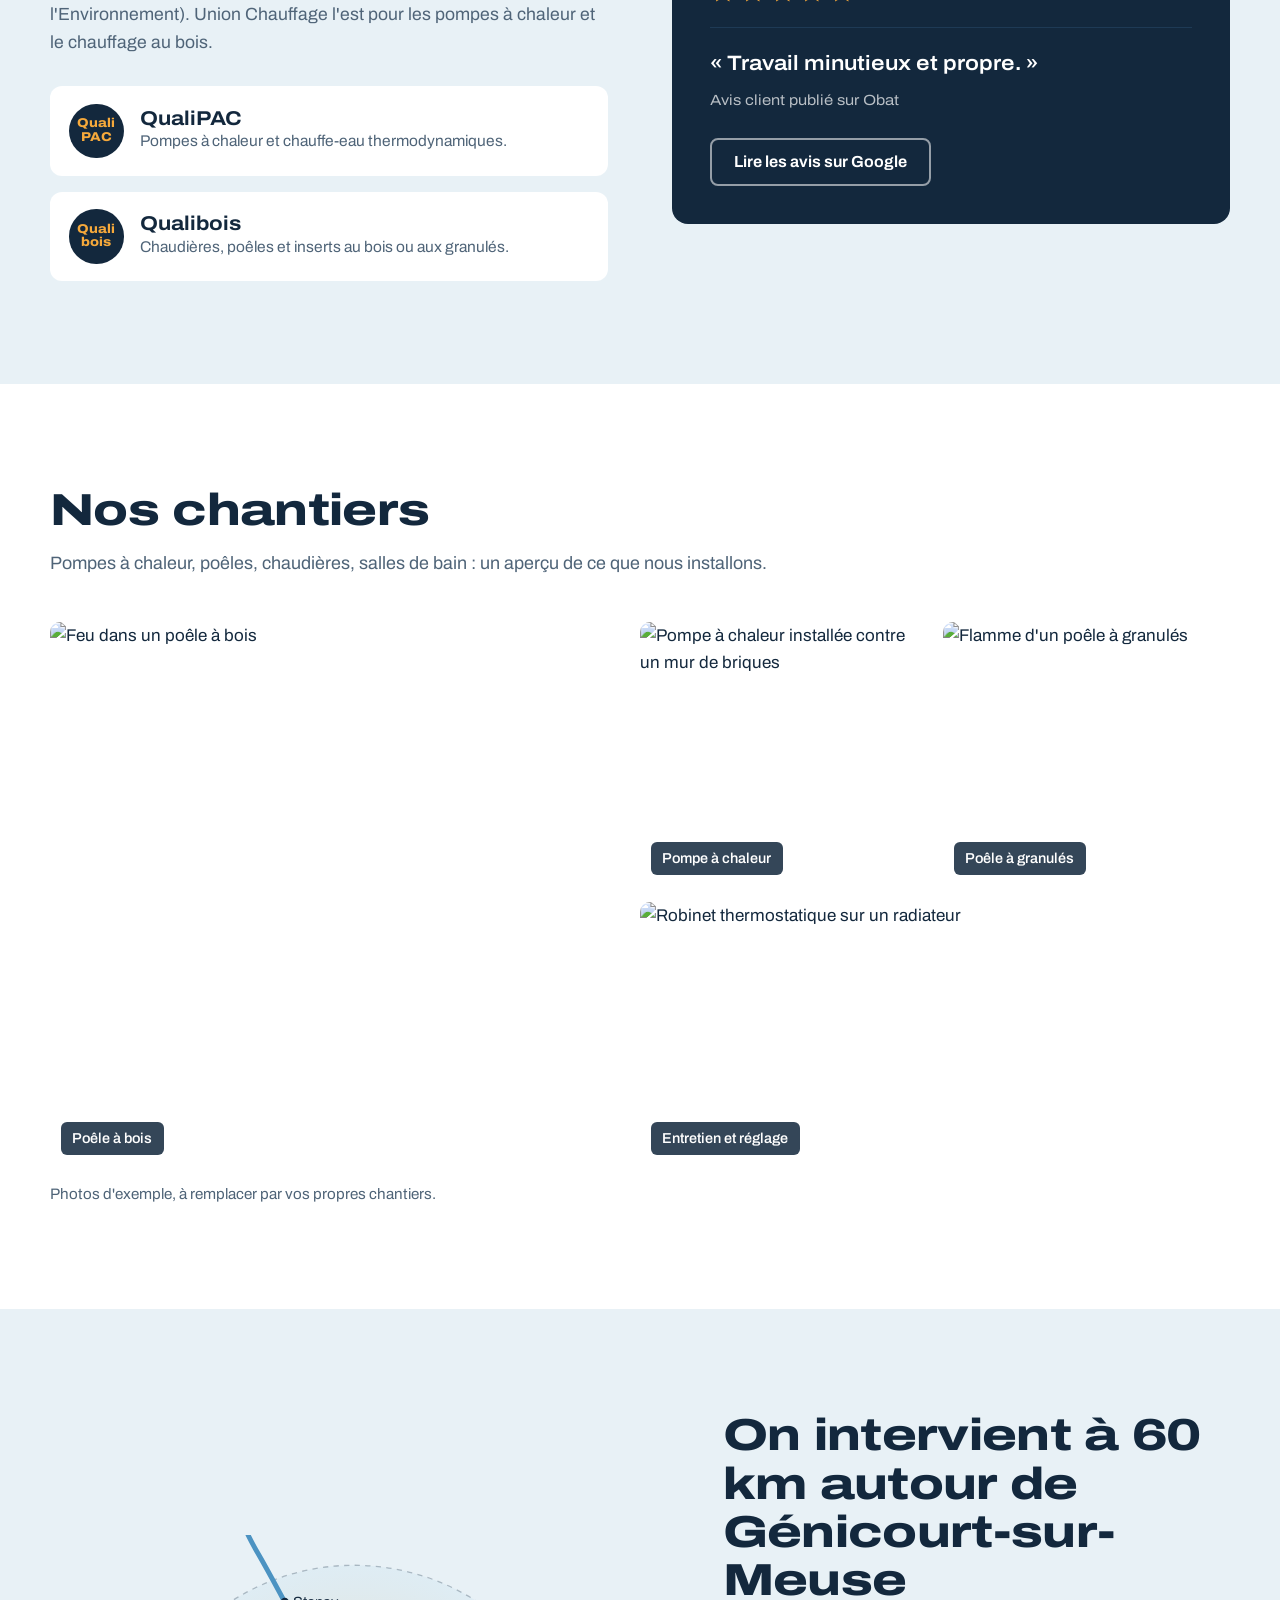
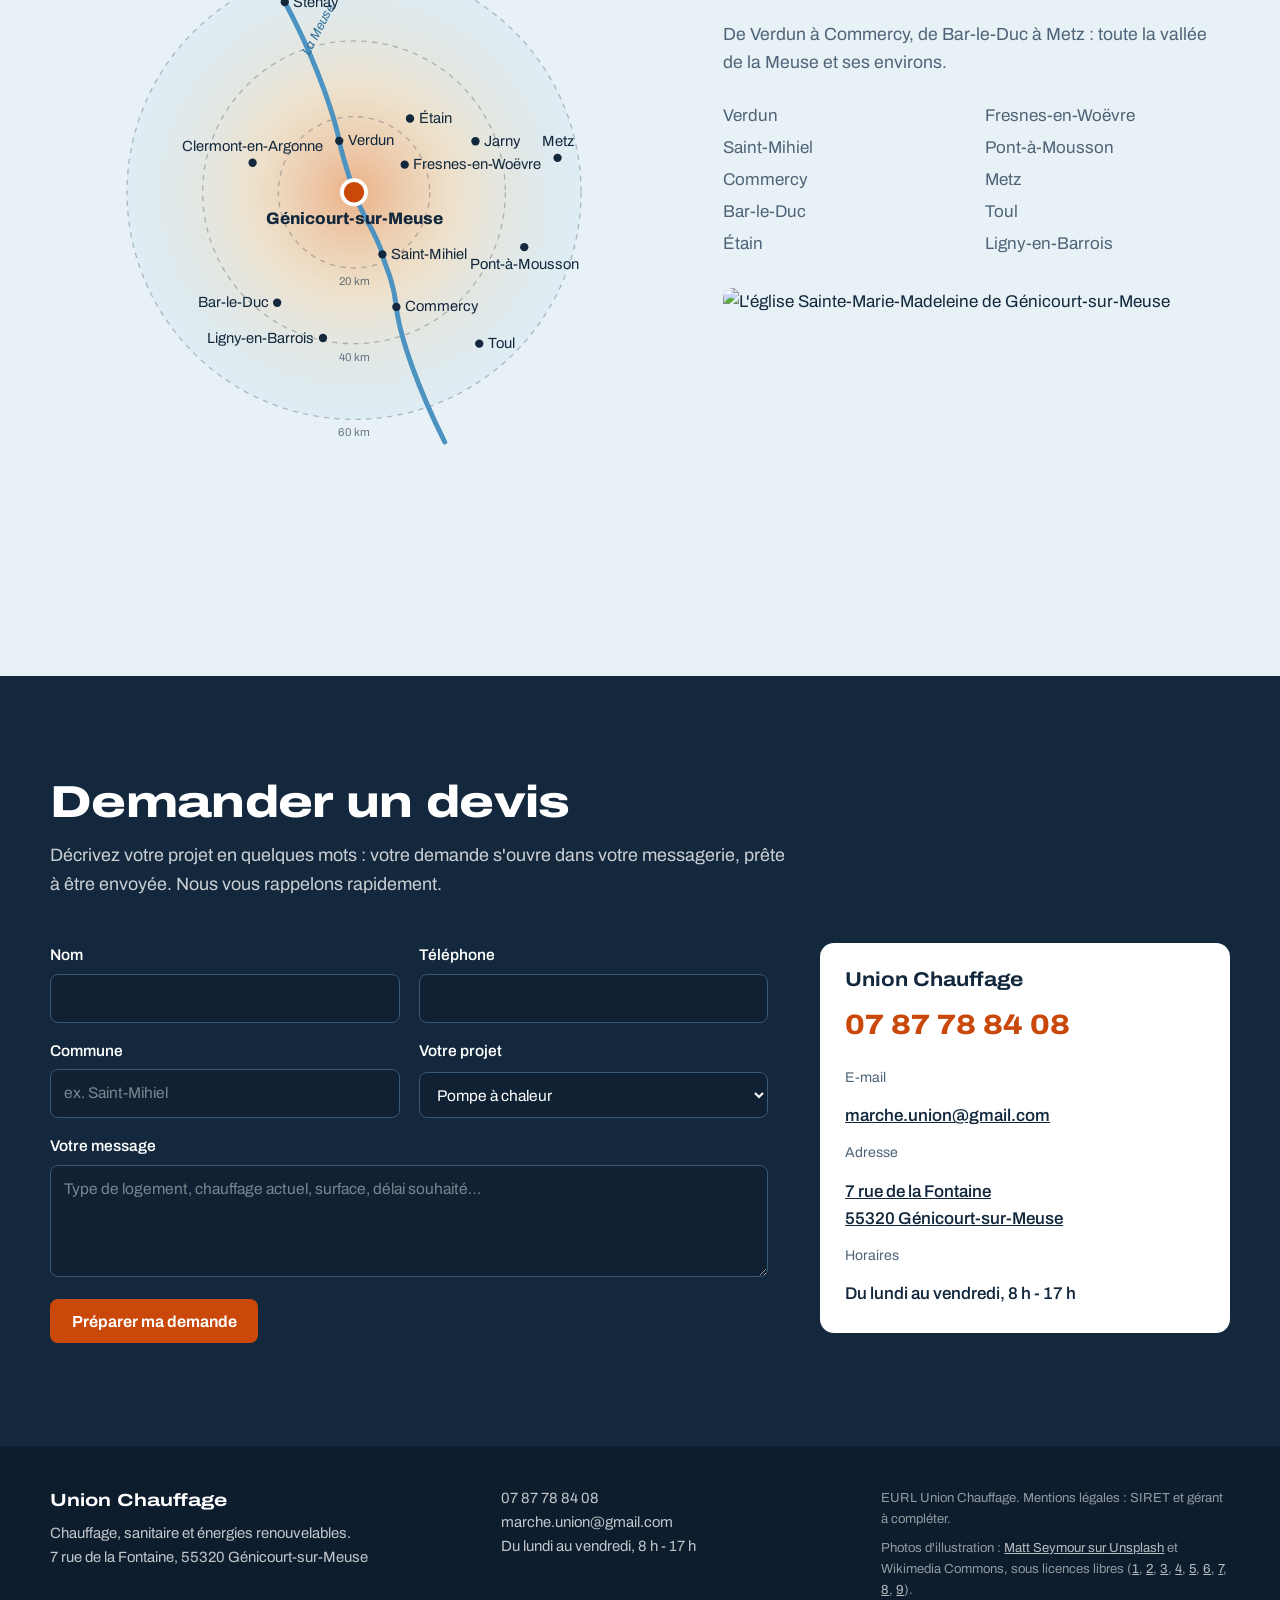
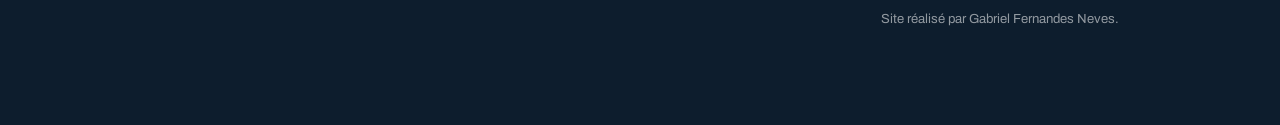
==== commit fb4183f2: "Photo d'accueil au format 4:3 Co-Authored-By: Claude Opus 5.5 <noreply@anthropic.com> Claude-Session" ====
--- a/index.html
+++ b/index.html
@@ -74,7 +74,7 @@
 .preuves b { font-size: 1.15rem; font-stretch: 112%; color: var(--ambre); }
 .preuves span { font-size: .92rem; color: rgba(255,255,255,.75); }
 .hero-photo { position: relative; }
-.hero-photo img { width: 100%; aspect-ratio: 4 / 3; object-fit: cover; border-radius: 14px; }
+.hero-photo img { width: 100%; height: auto; aspect-ratio: 4 / 3; object-fit: cover; border-radius: 14px; }
 .hero-photo::before { content: ""; position: absolute; inset: auto -14px -14px auto; width: 62%; height: 62%; border-radius: 14px; background: var(--thermique); z-index: 0; }
 .hero-photo img { position: relative; z-index: 1; }
 @media (prefers-reduced-motion: no-preference) {
